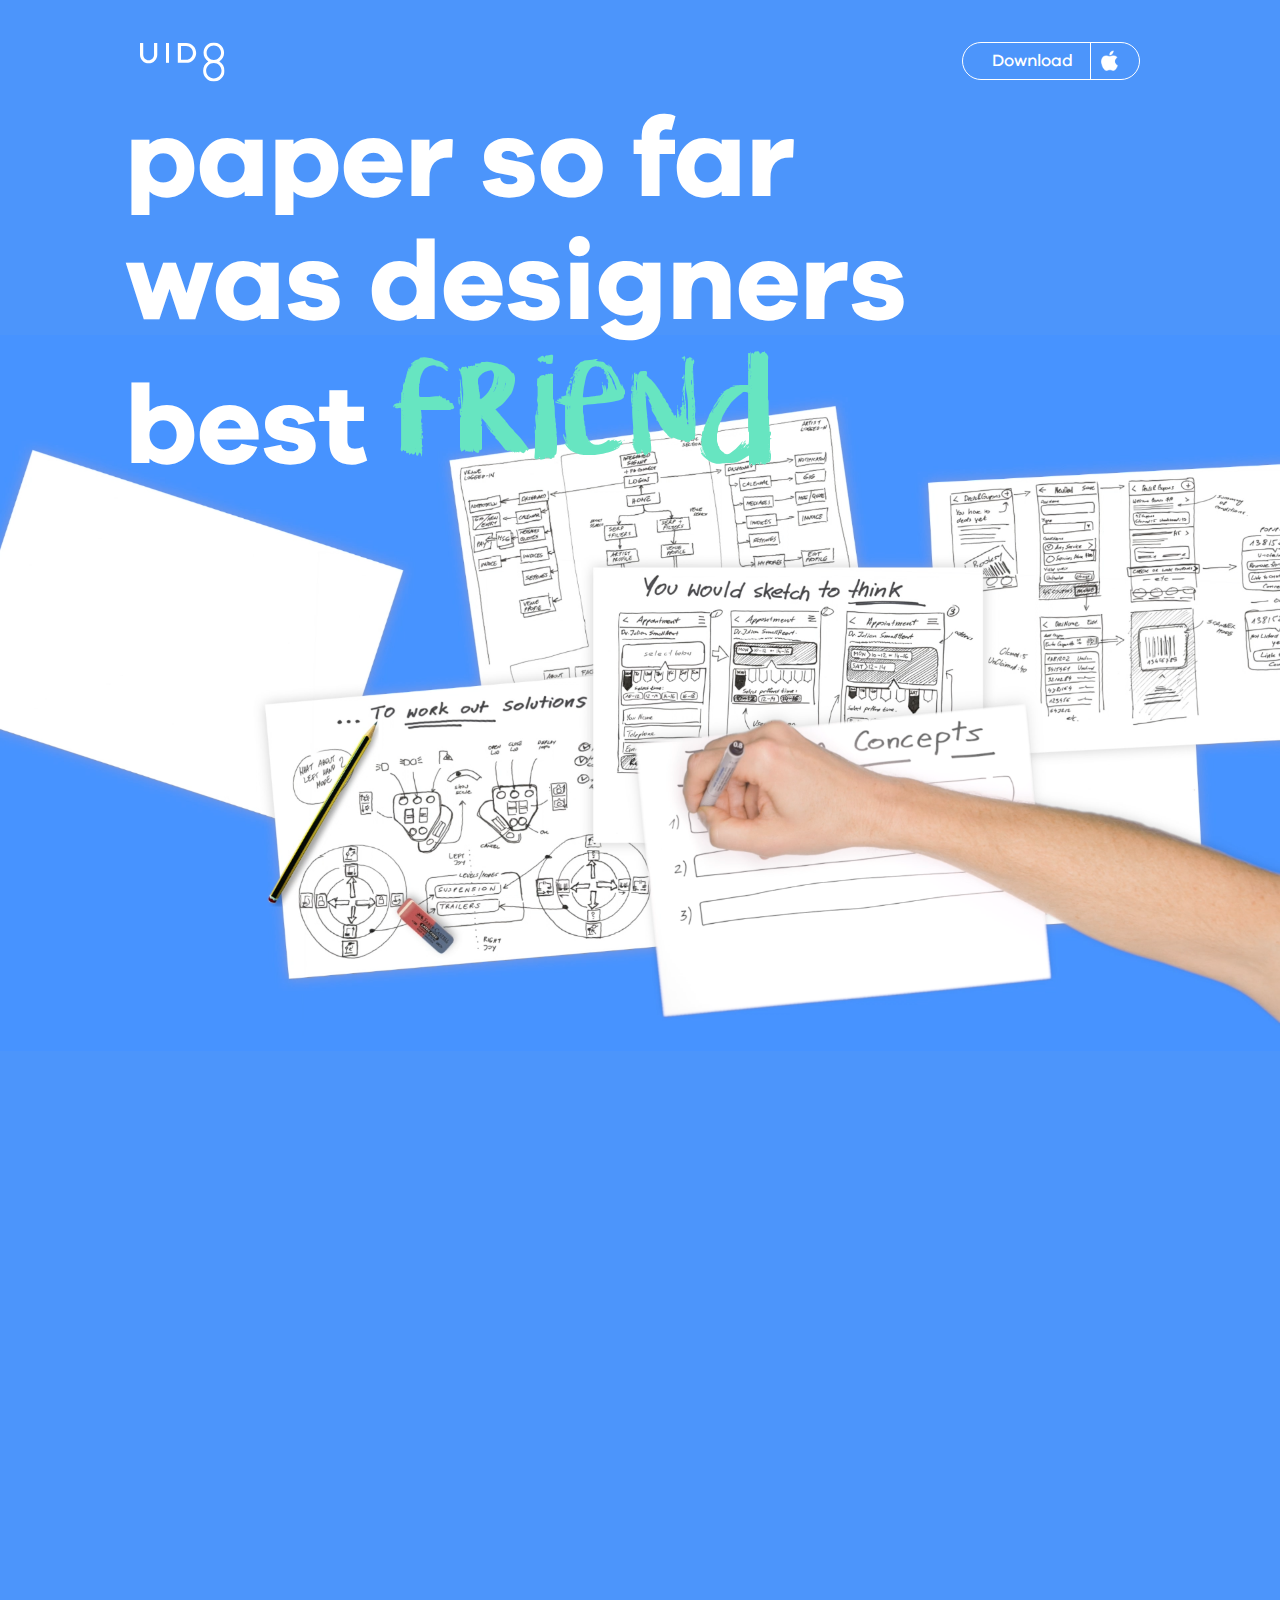
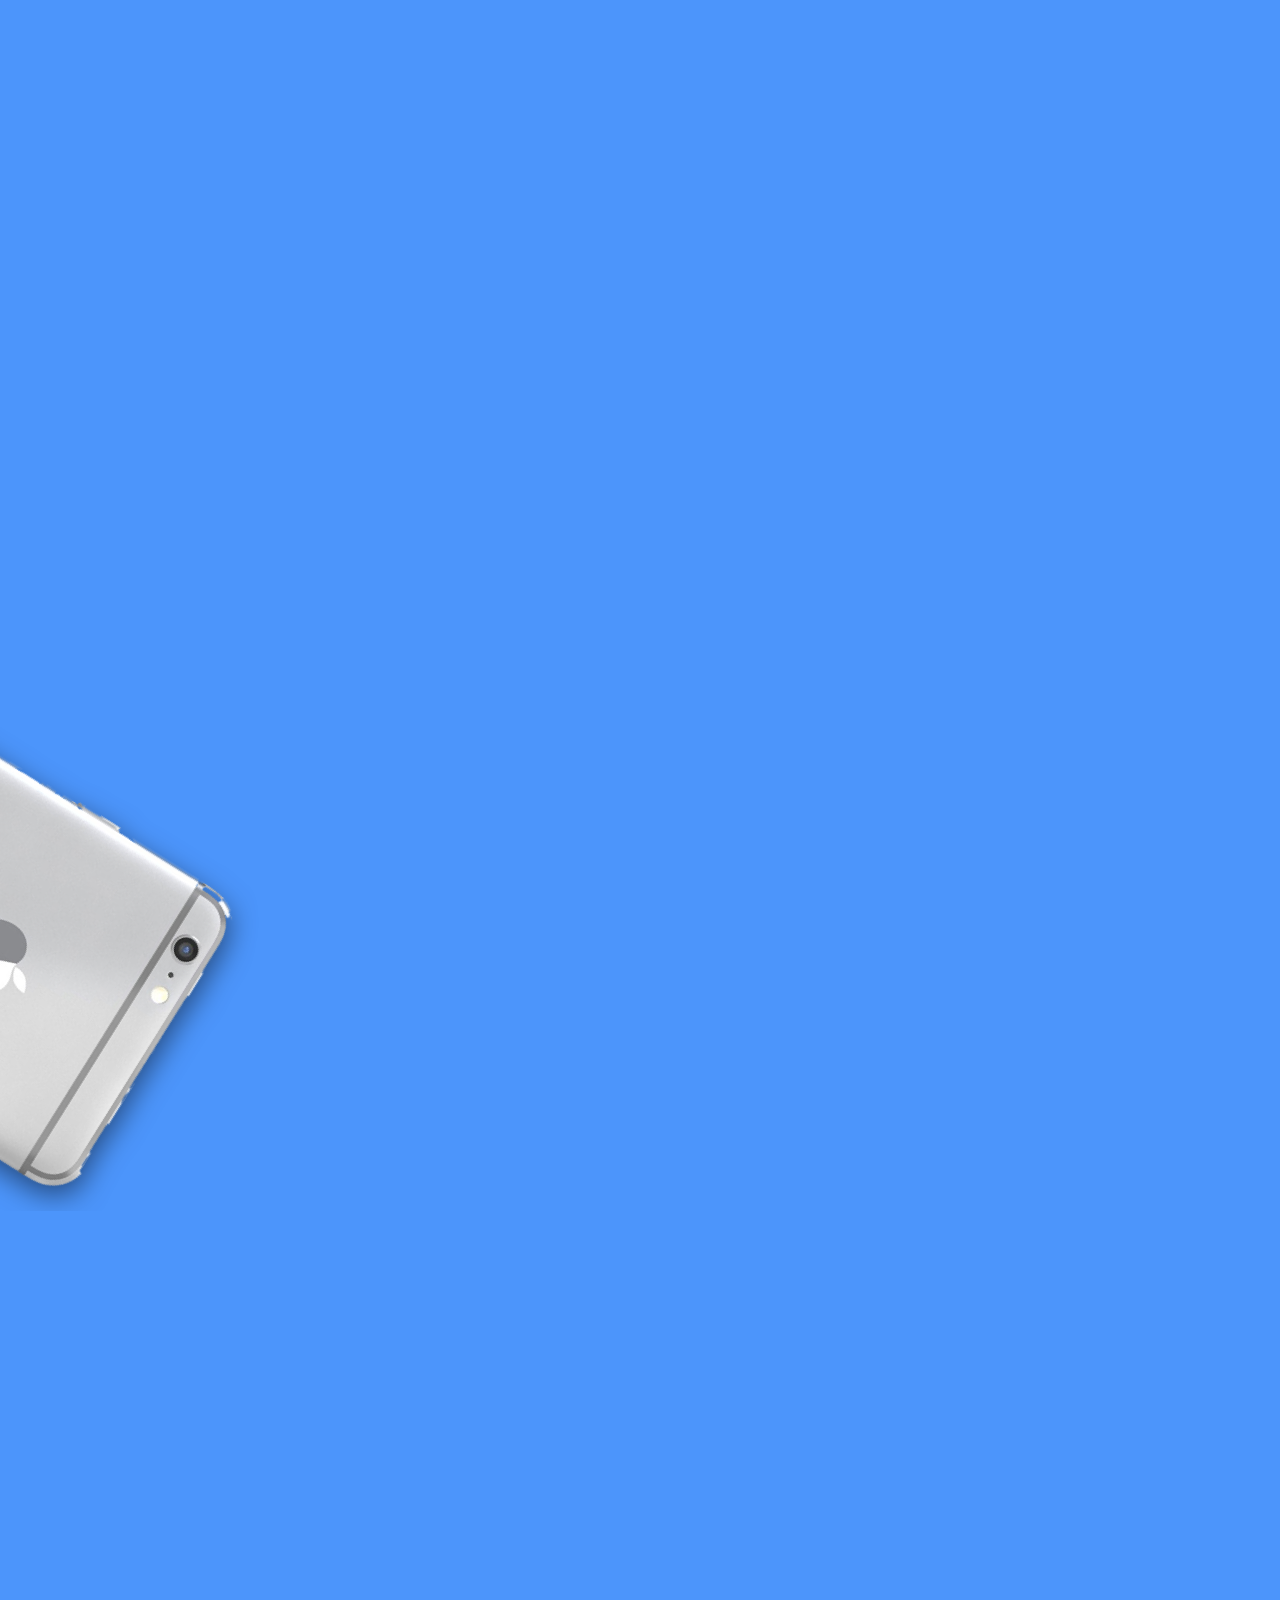
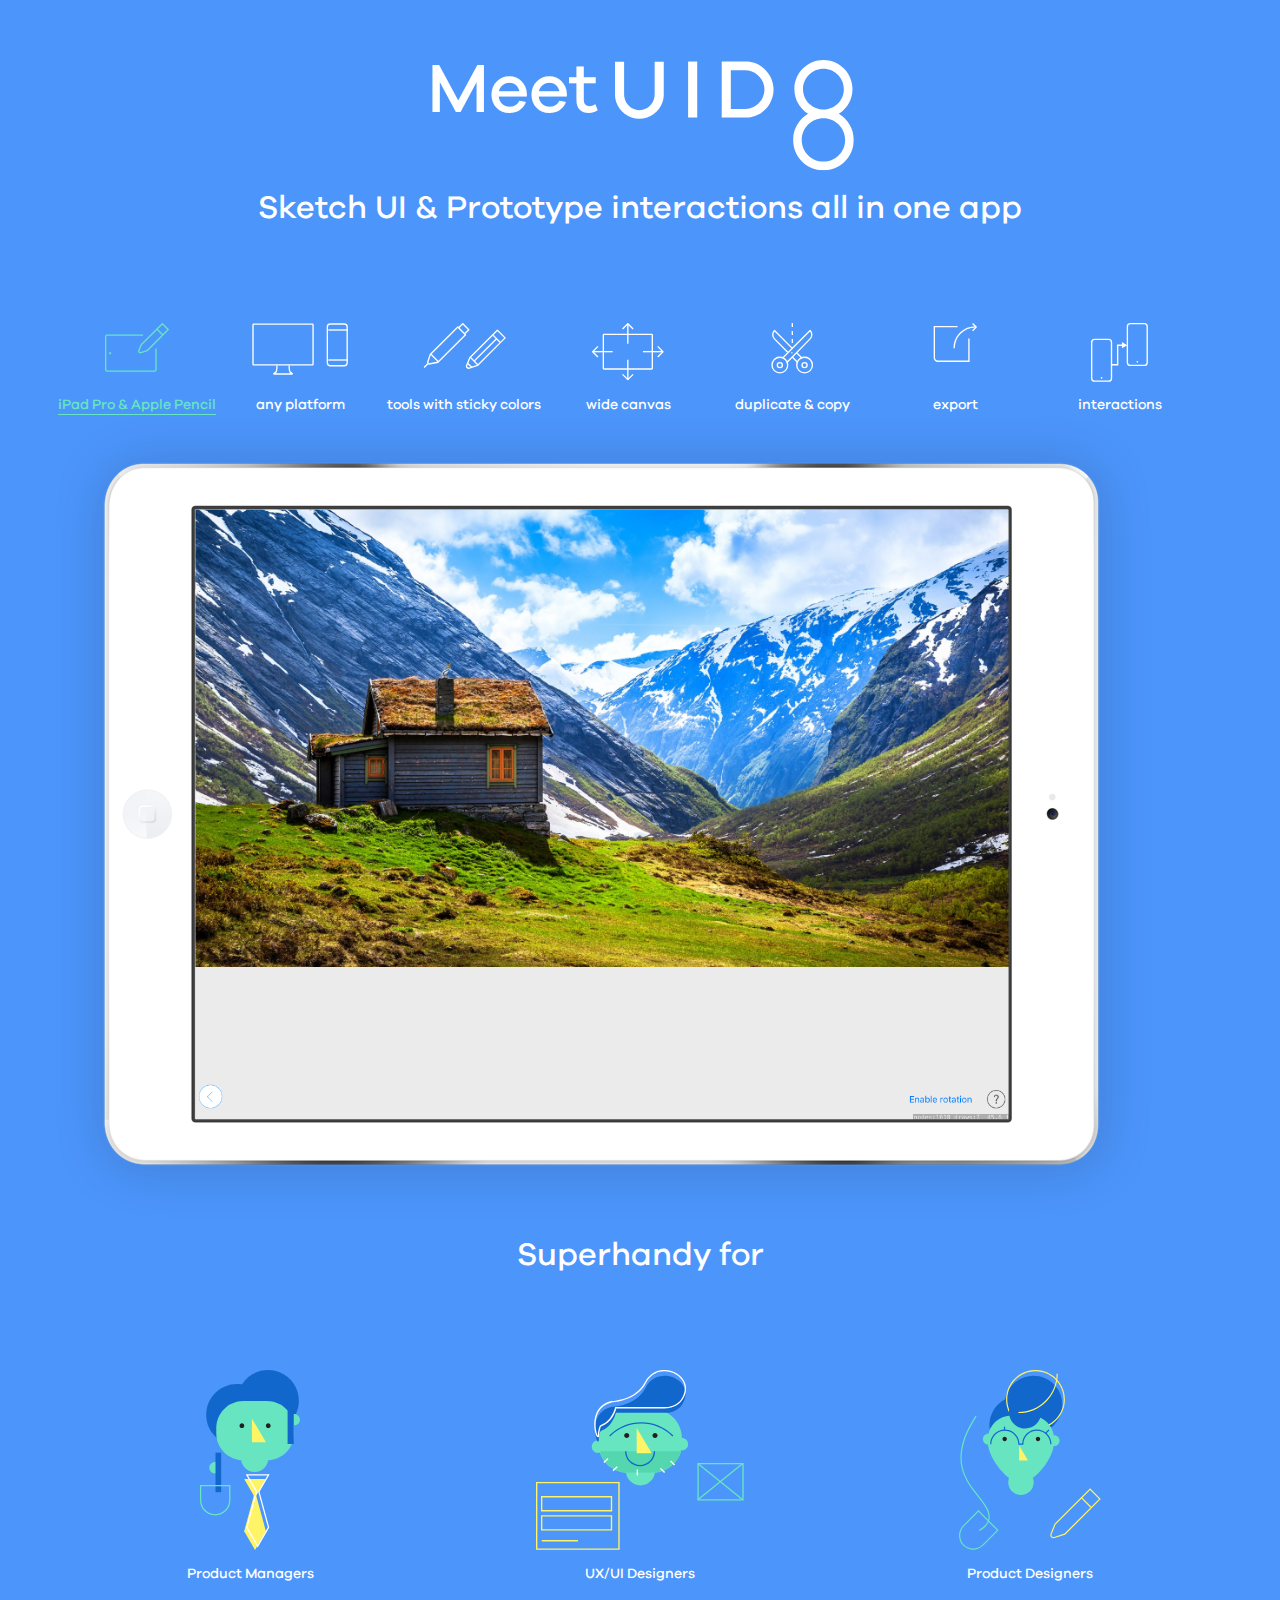
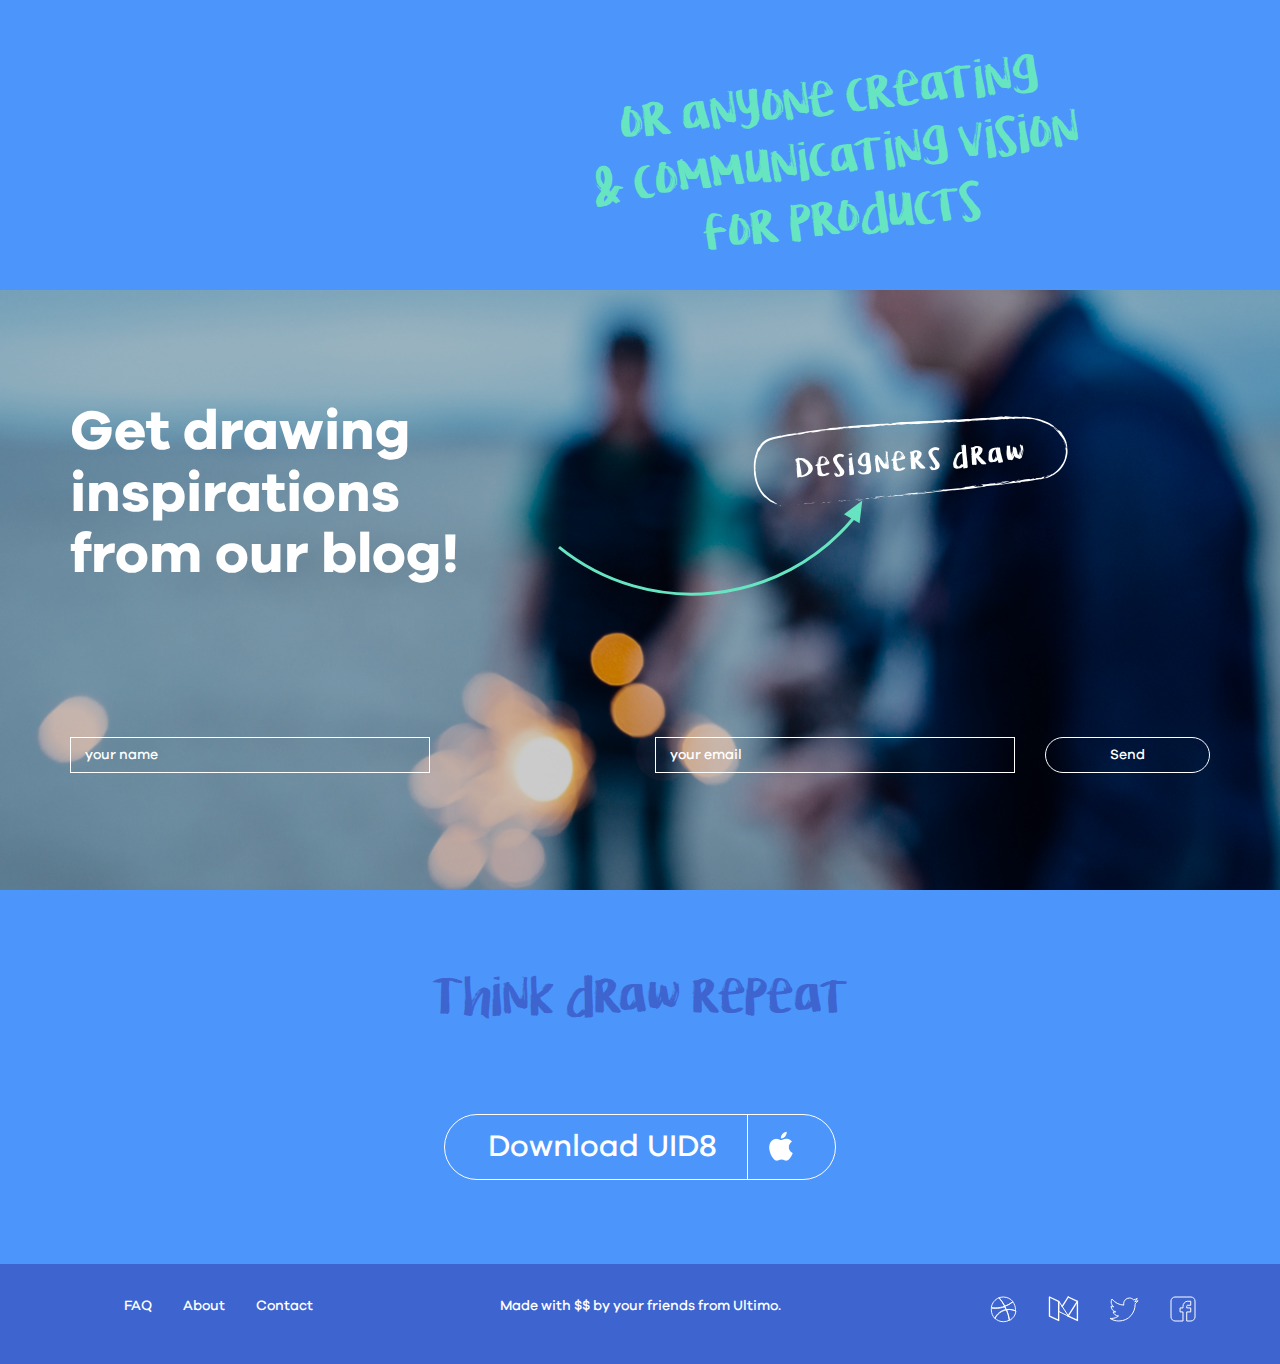
==== index.html @ d0812e17 "Exporting js to main.js" ====
<!DOCTYPE html>
<html lang="en">
  <head>
    <meta charset="utf-8">
    <meta http-equiv="X-UA-Compatible" content="IE=edge">
    <meta name="viewport" content="width=device-width, initial-scale=1">
    <!-- The above 3 meta tags *must* come first in the head; any other head content must come *after* these tags -->
    <title>UID8</title>

    <!-- Bootstrap -->
    <link href="css/bootstrap.min.css" rel="stylesheet">
    <link href="css/main.css" rel="stylesheet">
    <link href="css/animate.css" rel="stylesheet">
    <script src="https://ajax.googleapis.com/ajax/libs/jquery/1.12.4/jquery.min.js"></script>
    <script src="js/main.js"></script>
    <script src="js/wow.js"></script>
    <!-- HTML5 shim and Respond.js for IE8 support of HTML5 elements and media queries -->
    <!-- WARNING: Respond.js doesn't work if you view the page via file:// -->
    <!--[if lt IE 9]>
      <script src="https://oss.maxcdn.com/html5shiv/3.7.3/html5shiv.min.js"></script>
      <script src="https://oss.maxcdn.com/respond/1.4.2/respond.min.js"></script>
    <![endif]-->
  </head>
  <body>
  <script>
    new WOW().init();
  </script>
  <div class="wrapper">
      <header>
        <div class="container">
          <div class="row">
            <div class="col-md-2 col-sm-2 col-xs-3">
              <a href="/uid8"><img src="img/logo.svg" alt="UID8" /></a>
            </div>
            <div class="col-md-2 col-sm-6 col-xs-6 pull-right text-right download">
              <a href="#" class="btn" role="button">
                  <div class="desc">Download</div>
                  <div class="logo">
                    <img src="img/logo-apple-big.png" alt="" />
                  </div>
                </a>
            </div>
          </div>
          <div class="row">
              <div>
                <h1>paper so far was designers best <span class="fancy-green">friend</span></h1>
              </div>
          </div>
        </div>
        <div class="container-fluid">  
          <div class="row">
          <!--<img src="video/reka.gif" alt="" width="100%" />
                        <source src="video/reka.webm" type="video/webm">-->
            <video id="vid-kartki" poster="img/reka4.png" class="bgvid" muted preload="none">
              <source src="video/reka4.mp4" type="video/mp4">
            </video>
            
          </div>
        </div>  
      </header>  
        
      <section id="bin" class="wow">
        <div class="container-fluid">  
          <div class="row">
            <video id="vid-smietnik" poster="img/kosz.png" class="bgvid" muted preload="none">
              <source src="video/kosz1.mp4" type="video/mp4">
            </video>
          </div>
        </div>  
        <div class="container desc">
          <div class="row 1stdesc">
            <div class="col-md-6 col-md-offset-6 col-sm-12  col-xs-12 fancy-green rotate-right ">sometimes repetitevely until...</div>
          </div>
          <div class="row 2nddsec">
            <div class="col-md-6 hidden-sm hidden-xs fancy-green rotate-left text-right">YOU Got it right!</div>
          </div>
          <div class="row 3rddsec">
            <div class="col-md-6 col-md-offset-6 hidden-sm hidden-xs fancy-green rotate-right text-center">BUT!</div>
          </div>
        </div>
      </section>  
      <!-- end of #bin -->

      <section id="icons-uid8">
        <div class="container">
          <div class="row wow fadeIn" id="aniFirstRow">
            <div class="col-md-3 col-md-offset-3 col-sm-12 col-xs-12 desc">Drawing UI on paper is just the beginning...</div>
            <div class="col-md-5 col-sm-12  col-xs-12 icons">
              <img class="icon" src="img/icon-draw.svg" alt="" />
              <p>Paper sketching</p>
            </div>
            <div class="col-md-1 hidden-sm hidden-xs">
              <img class="arrow" src="img/arrow-down.png" alt="" />
            </div>
          </div>
          <div class="row wow fadeIn" id="aniSecondRow">
            <div class="col-md-3 col-md-offset-3 col-sm-12 col-xs-12 desc">You first have to convert your sketch  to wireframes</div>
            <div class="col-md-5 col-sm-12  col-xs-12 icons"><img class="icon" src="img/icon-wireframe.svg" alt="" /><p>Wireframing / HIFI</p></div>
            <div class="col-md-1 hidden-sm hidden-xs">
              <img class="arrow" src="img/arrow-down.png" alt="" />
            </div>
          </div>
          <div class="row wow fadeIn" id="aniThridRow">
            <div class="col-md-3 col-md-offset-3 col-sm-12  col-xs-12 desc">And then get another app to build a clickable prototype</div>
            <div class="col-md-5 col-sm-12  col-xs-12 icons"><img class="icon" src="img/icon-prototype.svg" alt="" /><p>Prototyping</p></div>
          </dsiv>
          
          <!-- test for animation -->
          <!--
          <div class="row animation">
            <div class="col-md-3 col-md-offset-3 col-sm-12 col-xs-12 desc">
              Well these days are gone!
            </div>
            <div class="col-md-5 col-sm-12  col-xs-12 icons">
              <div id="ani-1st"><img src="img/icon-draw.svg" alt="" /></div>
              <div id="ani-2nd"><img src="img/icon-wireframe.svg" alt="" /></div>
              <div class="in-view" id="ani-3rd"><img src="img/icon-prototype.svg" alt="" /></div>
              <div id="ani-8">
                
                <svg width="290px" height="564px" viewBox="0 0 290 564" version="1.1" xmlns="http://www.w3.org/2000/svg" xmlns:xlink="http://www.w3.org/1999/xlink">
                  <title>Icon 8</title>
                  <desc></desc>
                  <defs></defs>
                  <g id="Website" stroke="none" stroke-width="1" fill="none" fill-rule="evenodd">
                      <g id="UID8" transform="translate(-784.000000, -5334.000000)" stroke-width="14.6999998" fill="#4893FF">
                          <g id="Group-34" transform="translate(929.000000, 5615.500000) rotate(90.000000) translate(-929.000000, -5615.500000) translate(654.500000, 5478.500000)">
                              <ellipse id="Oval-37-Copy-7" stroke="#FFFFFF" transform="translate(137.824815, 136.845238) rotate(90.000000) translate(-137.824815, -136.845238) " cx="137.824815" cy="136.845238" rx="136.824815" ry="136.845238"></ellipse>
                              <path d="M411.824815,273.690476 C487.391074,273.690476 548.64963,212.422776 548.64963,136.845238 C548.64963,61.2677 487.391074,6.82121026e-13 411.824815,6.82121026e-13 C336.258556,6.82121026e-13 275,61.2677 275,136.845238 C275,212.422776 336.258556,273.690476 411.824815,273.690476 Z" id="Oval-37-Copy-9" stroke="#FBFAF8" transform="translate(411.824815, 136.845238) rotate(90.000000) translate(-411.824815, -136.845238) "></path>
                          </g>
                      </g>
                  </g>
              </svg>
              </div>
            </div>
          </div>
          -->
        </div>
      </section>  
      <!-- end of #uid8-icons -->

      <section id="meet-uid8">
        <div class="container">
          <h2>Meet <img src="img/logo-uid8-bg.svg" alt="UID8" /></h2>
          <h3>Sketch UI &amp; Prototype interactions all in one app</h3>
          
          <div class="row gallery-container">
            <div class="gallery-feature active" id="ico-pencil">
              <div class="icon">
                <svg width="64px" height="49px" viewBox="0 0 64 49" version="1.1" xmlns="http://www.w3.org/2000/svg" xmlns:xlink="http://www.w3.org/1999/xlink">
                  <title>iPad Pro &amp; Apple Pencil</title>
                  <desc></desc>
                  <defs></defs>
                  <g id="Website" stroke="none" stroke-width="1" fill="none" fill-rule="evenodd">
                      <g id="UID8" transform="translate(-207.000000, -6657.000000)">
                          <g id="Group-14" transform="translate(207.000000, 6657.000000)">
                              <g id="Group-15">
                                  <path d="M42.1394,27.6513 L35.8784,29.7023 C34.5584,30.1343 33.3384,28.8213 33.8664,27.5363 L36.2434,21.7553 L57.3264,0.6723 L63.2224,6.5683 L42.1394,27.6513 L42.1394,27.6513 Z" id="Stroke-1" stroke="#FFFFFF" stroke-width="1.344" stroke-linejoin="round"></path>
                                  <path d="M51.9404,6.058 L57.8364,11.954" id="Stroke-3" stroke="#FFFFFF" stroke-width="1.344" stroke-linejoin="round"></path>
                                  <path d="M50.9783,25.4476 L50.9783,46.8246 C50.9783,47.5546 50.3863,48.1476 49.6553,48.1476 L1.9953,48.1476 C1.2643,48.1476 0.6723,47.5546 0.6723,46.8246 L0.6723,13.4966 C0.6723,12.7666 1.2643,12.1736 1.9953,12.1736 L38.1183,12.1736" id="Stroke-5" stroke="#FFFFFF" stroke-width="1.344" stroke-linejoin="round"></path>
                                  <path d="M5.101,29.2791 L5.101,29.2791 C4.614,29.2791 4.219,29.6741 4.219,30.1611 C4.219,30.6481 4.614,31.0431 5.101,31.0431 L5.101,31.0431 C5.588,31.0431 5.983,30.6481 5.983,30.1611 C5.983,29.6741 5.588,29.2791 5.101,29.2791" id="Fill-7"></path>
                              </g>
                          </g>
                      </g>
                  </g>
              </svg>
            </div>
              <div class="desc">
                <span>iPad Pro &amp; Apple Pencil</span>
                <p>Feels like sketching with good old pencil.</p>
              </div>
            </div>
            <div class="gallery-feature" id="ico-platform">
              <div class="icon">
                <svg width="97px" height="52px" viewBox="0 0 97 52" version="1.1" xmlns="http://www.w3.org/2000/svg" xmlns:xlink="http://www.w3.org/1999/xlink">
                  <title>Icon Platform</title>
                  <desc></desc>
                  <defs></defs>
                  <g id="Website" stroke="none" stroke-width="1" fill="none" fill-rule="evenodd">
                      <g id="UID8" transform="translate(-382.000000, -6661.000000)">
                          <g id="Group-14" transform="translate(207.000000, 6657.000000)">
                              <g id="Group-2" transform="translate(175.333333, 4.000000)">
                                  <path d="M24.6364,42.5889 C24.6364,42.5889 24.5784,48.1929 23.5114,49.1229 C22.5064,49.9989 22.0054,50.1709 21.4994,50.5079 C21.3904,50.5809 21.2084,50.9349 21.7154,50.9839 C21.7154,50.9839 30.6824,51.0009 30.7024,50.9839 L39.6894,50.9839 C40.1984,50.9539 40.0144,50.5809 39.9064,50.5079 C39.3994,50.1709 38.8984,49.9989 37.8934,49.1229 C36.8264,48.1929 36.7684,42.5889 36.7684,42.5889" id="Stroke-1" stroke="#FFFFFF" stroke-width="1.344" stroke-linejoin="round"></path>
                                  <path d="M60.1074,0.475 L1.2984,0.475 C0.5844,0.475 0.000400000001,1.059 0.000400000001,1.773 L0.000400000001,41.304 C0.000400000001,42.018 0.5844,42.602 1.2984,42.602 L60.1074,42.602 C60.8214,42.602 61.4054,42.018 61.4054,41.304 L61.4054,1.773 C61.4054,1.059 60.8214,0.475 60.1074,0.475 L60.1074,0.475 Z M1.3444,41.258 L60.0614,41.258 L60.0614,1.82 L1.3444,1.82 L1.3444,41.258 Z" id="Fill-3" fill="#FFFFFF"></path>
                                  <path d="M91.84,1 L77.999,1 C76.343,1 75,2.343 75,4 L75,39.733 C75,41.389 76.343,42.733 77.999,42.733 L91.84,42.733 C93.497,42.733 94.84,41.389 94.84,39.733 L94.84,4 C94.84,2.343 93.497,1 91.84,1 L91.84,1 Z" id="Stroke-5" stroke="#FFFFFF" stroke-width="1.344" stroke-linejoin="round"></path>
                                  <path d="M95.688,37 L76,37" id="Stroke-7" stroke="#FFFFFF" stroke-width="1.344" stroke-linejoin="round"></path>
                                  <path d="M76,7 L95.689,7" id="Stroke-9" stroke="#FFFFFF" stroke-width="1.344" stroke-linejoin="round"></path>
                              </g>
                          </g>
                      </g>
                  </g>
              </svg>

              </div>
              <div class="desc">
                <span>any platform</span>
                <p>Create sketches and wireframes for any device you desire</p>
              </div>
            </div>
            <div class="gallery-feature" id="ico-tools">
              <div class="icon">
                
                <svg width="83px" height="46px" viewBox="0 0 83 46" version="1.1" xmlns="http://www.w3.org/2000/svg" xmlns:xlink="http://www.w3.org/1999/xlink">
                  <title>Tools with skicky colors</title>
                  <desc></desc>
                  <defs></defs>
                  <g id="Website" stroke="none" stroke-width="1" fill="none" fill-rule="evenodd" stroke-linejoin="round">
                      <g id="UID8" transform="translate(-577.000000, -6666.000000)" stroke="#FFFFFF" stroke-width="1.344">
                          <g id="Group-14" transform="translate(207.000000, 6657.000000)">
                              <g id="Group" transform="translate(370.666667, 9.000000)">
                                  <path d="M53.8494,42.4494 L45.6654,45.1304 C43.9394,45.6954 42.3444,43.9784 43.0354,42.2994 L46.1424,34.7424 L73.7014,7.1824 L81.4084,14.8904 L53.8494,42.4494 L53.8494,42.4494 Z" id="Stroke-1"></path>
                                  <path d="M68.999,11.8852 L76.706,19.5922" id="Stroke-3"></path>
                                  <path d="M48.3842,44.5928 L43.8462,40.3258" id="Stroke-5"></path>
                                  <path d="M46.6134,34.2708 L54.3204,41.9778" id="Stroke-7"></path>
                                  <path d="M72.8527,15.7389 L50.4667,38.1249" id="Stroke-9"></path>
                                  <polygon id="Stroke-11" points="14.2827 39.2176 5.2917 41.0296 3.9147 39.5486 6.5757 31.5106 34.1347 3.9506 41.8417 11.6586"></polygon>
                                  <polyline id="Stroke-13" points="34.9997 4.8159 39.1437 0.6719 45.1207 6.6499 40.9767 10.7929"></polyline>
                                  <path d="M7.0466,31.039 L14.7536,38.746" id="Stroke-15"></path>
                                  <path d="M4.1244,40.767 L0.4754,44.416" id="Stroke-17"></path>
                              </g>
                          </g>
                      </g>
                  </g>
                </svg>
              </div>
              <div class="desc">
                <span>tools with sticky colors</span>
                <p>Your all favourite Sharpie colours.</p>
              </div>
            </div>
            <div class="gallery-feature" id="ico-canvas">
              <div class="icon">
                <svg width="72px" height="58px" viewBox="0 0 72 58" version="1.1" xmlns="http://www.w3.org/2000/svg" xmlns:xlink="http://www.w3.org/1999/xlink">
                  <title>Wide canvas</title>
                  <desc></desc>
                  <defs></defs>
                  <g id="Website" stroke="none" stroke-width="1" fill="none" fill-rule="evenodd">
                      <g id="UID8" transform="translate(-737.000000, -6661.000000)">
                          <g id="Group-14" transform="translate(207.000000, 6657.000000)">
                              <g id="Group-4" transform="translate(530.000000, 4.000000)">
                                  <polyline id="Stroke-1" stroke="#FFFFFF" stroke-width="1.344" stroke-linejoin="round" points="30.5537 5.9438 35.8257 0.6718 41.0967 5.9438"></polyline>
                                  <path d="M59.6553,10.6723 L11.9953,10.6723 C11.2643,10.6723 10.6723,11.2643 10.6723,11.9953 L10.6723,45.3223 C10.6723,46.0533 11.2643,46.6453 11.9953,46.6453 L59.6553,46.6453 C60.3863,46.6453 60.9783,46.0533 60.9783,45.3223 L60.9783,11.9953 C60.9783,11.2643 60.3863,10.6723 59.6553,10.6723 M59.6343,12.0173 L59.6553,45.3013 L12.0163,45.3223 L11.9953,12.0173 L59.6343,12.0173" id="Fill-3" fill="#FFFFFF"></path>
                                  <path d="M35.8253,0.6722 L35.8253,20.6722" id="Stroke-5" stroke="#FFFFFF" stroke-width="1.344" stroke-linejoin="round"></path>
                                  <polyline id="Stroke-7" stroke="#FFFFFF" stroke-width="1.344" stroke-linejoin="round" points="41.0969 51.3741 35.8249 56.6461 30.5539 51.3741"></polyline>
                                  <path d="M35.8253,56.6456 L35.8253,36.6456" id="Stroke-9" stroke="#FFFFFF" stroke-width="1.344" stroke-linejoin="round"></path>
                                  <polyline id="Stroke-11" stroke="#FFFFFF" stroke-width="1.344" stroke-linejoin="round" points="65.7067 23.3874 70.9787 28.6594 65.7067 33.9304"></polyline>
                                  <path d="M70.9783,28.6589 L50.9783,28.6589" id="Stroke-13" stroke="#FFFFFF" stroke-width="1.344" stroke-linejoin="round"></path>
                                  <polyline id="Stroke-15" stroke="#FFFFFF" stroke-width="1.344" stroke-linejoin="round" points="5.9438 33.9305 0.6718 28.6585 5.9438 23.3875"></polyline>
                                  <path d="M0.6723,28.6589 L20.6723,28.6589" id="Stroke-17" stroke="#FFFFFF" stroke-width="1.344" stroke-linejoin="round"></path>
                              </g>
                          </g>
                      </g>
                  </g>
                </svg>
              </div>
              <div class="desc">
                <span>wide canvas</span>
                <p>Don't limit yourself! Wide canvas lets you expand your sketching posibilities.</p>
              </div>
            </div>
            <div class="gallery-feature" id="ico-duplicate">
              <div class="icon">
                <svg width="43px" height="51px" viewBox="0 0 43 51" version="1.1" xmlns="http://www.w3.org/2000/svg" xmlns:xlink="http://www.w3.org/1999/xlink">

                  <title>Duplicate &amp; copy</title>
                  <desc></desc>
                  <defs></defs>
                  <g id="Website" stroke="none" stroke-width="1" fill="none" fill-rule="evenodd">
                      <g id="UID8" transform="translate(-915.000000, -6658.000000)">
                          <g id="Group-14" transform="translate(207.000000, 6657.000000)">
                              <g id="Group-20" transform="translate(708.333333, 1.000000)">
                                  <path d="M0.6723,42.0972 C0.6723,46.4322 4.1873,49.9472 8.5223,49.9472 C12.8583,49.9472 16.3723,46.4322 16.3723,42.0972 C16.3723,37.7622 12.8583,34.2472 8.5223,34.2472 C4.1873,34.2472 0.6723,37.7622 0.6723,42.0972 L0.6723,42.0972 Z" id="Stroke-1" stroke="#FFFFFF" stroke-width="1.344" stroke-linejoin="round"></path>
                                  <path d="M5.9819,42.0972 C5.9819,43.5002 7.1189,44.6372 8.5219,44.6372 C9.9249,44.6372 11.0629,43.5002 11.0629,42.0972 C11.0629,40.6942 9.9249,39.5572 8.5219,39.5572 C7.1189,39.5572 5.9819,40.6942 5.9819,42.0972 L5.9819,42.0972 Z" id="Stroke-3" stroke="#FFFFFF" stroke-width="1.344" stroke-linejoin="round"></path>
                                  <path d="M25.39,42.0972 C25.39,46.4322 28.905,49.9472 33.24,49.9472 C37.576,49.9472 41.09,46.4322 41.09,42.0972 C41.09,37.7622 37.576,34.2472 33.24,34.2472 C28.905,34.2472 25.39,37.7622 25.39,42.0972 L25.39,42.0972 Z" id="Stroke-5" stroke="#FFFFFF" stroke-width="1.344" stroke-linejoin="round"></path>
                                  <path d="M30.6997,42.0972 C30.6997,43.5002 31.8367,44.6372 33.2397,44.6372 C34.6427,44.6372 35.7807,43.5002 35.7807,42.0972 C35.7807,40.6942 34.6427,39.5572 33.2397,39.5572 C31.8367,39.5572 30.6997,40.6942 30.6997,42.0972 L30.6997,42.0972 Z" id="Stroke-7" stroke="#FFFFFF" stroke-width="1.344" stroke-linejoin="round"></path>
                                  <path d="M25.2183,29.6505 L30.5163,34.9485" id="Stroke-9" stroke="#FFFFFF" stroke-width="1.344" stroke-linejoin="round"></path>
                                  <path d="M16.3708,29.3336 L3.1438,15.8836 C0.8498,13.5896 0.8498,9.8706 3.1438,7.5756 L20.9548,25.3866" id="Stroke-11" stroke="#FFFFFF" stroke-width="1.344" stroke-linejoin="round"></path>
                                  <path d="M26.1689,39.2967 L20.9539,33.9947" id="Stroke-13" stroke="#FFFFFF" stroke-width="1.344" stroke-linejoin="round"></path>
                                  <path d="M15.7406,39.2967 L38.7656,15.8837 C41.0596,13.5897 41.0596,9.8707 38.7656,7.5757 L11.3926,34.9487" id="Stroke-15" stroke="#FFFFFF" stroke-width="1.344" stroke-linejoin="round"></path>
                                  <path d="M21.2658,29.721 C21.2658,30.101 20.9578,30.408 20.5778,30.408 C20.1988,30.408 19.8908,30.101 19.8908,29.721 C19.8908,29.341 20.1988,29.033 20.5778,29.033 C20.9578,29.033 21.2658,29.341 21.2658,29.721" id="Fill-17" fill="#FFFFFF"></path>
                                  <path d="M20.9931,0 L20.9931,24.74" id="Stroke-19" stroke="#FFFFFF" stroke-width="1.345" stroke-linejoin="round" stroke-dasharray="4"></path>
                              </g>
                          </g>
                      </g>
                  </g>
               </svg>
              </div>
              <div class="desc">
                <span>duplicate &amp; copy</span>
                <p>You don't have to repeat yourself. </p>
              </div>
            </div>
            <div class="gallery-feature" id="ico-export">
              <div class="icon">
                <svg width="45px" height="39px" viewBox="0 0 45 39" version="1.1" xmlns="http://www.w3.org/2000/svg" xmlns:xlink="http://www.w3.org/1999/xlink">
                  <title>Export</title>
                  <desc></desc>
                  <defs></defs>
                  <g id="Website" stroke="none" stroke-width="1" fill="none" fill-rule="evenodd">
                      <g id="UID8" transform="translate(-1065.000000, -6666.000000)" stroke="#FFFFFF" stroke-width="1.345">
                          <g id="Group-14" transform="translate(207.000000, 6657.000000)">
                              <g id="Group-21" transform="translate(858.666667, 9.000000)">
                                  <path d="M35.2588,15.3949 L35.2588,38.2409 L4.1538,38.2409 C2.2308,38.2409 0.6728,36.6829 0.6728,34.7599 L0.6728,3.6549 L23.8358,3.6549" id="Stroke-1"></path>
                                  <path d="M20.504,25.2315 C20.504,13.4025 30.093,3.8135 41.922,3.8135" id="Stroke-3"></path>
                                  <polyline id="Stroke-5" points="38.8836 0.4754 42.5226 4.1144 38.8836 7.7524"></polyline>
                              </g>
                          </g>
                      </g>
                  </g>
                </svg>
              </div>
              <div class="desc">
                <span>export</span>
                <p>Easily share your wireframes with other people.</p>
              </div>
            </div>
            <div class="gallery-feature" id="ico-interactions">
              <div class="icon">
                <svg width="57px" height="59px" viewBox="0 0 57 59" version="1.1" xmlns="http://www.w3.org/2000/svg" xmlns:xlink="http://www.w3.org/1999/xlink">
                  <title>Interactions</title>
                  <desc></desc>
                  <defs></defs>
                  <g id="Website" stroke="none" stroke-width="1" fill="none" fill-rule="evenodd">
                      <g id="UID8" transform="translate(-1201.000000, -6663.000000)">
                          <g id="Group-14" transform="translate(207.000000, 6657.000000)">
                              <g id="Group-8-Copy" transform="translate(994.000000, 6.000000)">
                                  <polygon id="Fill-1" fill="#FFFFFF" points="27.3547 42.4668 20.0477 42.4668 20.0477 41.0668 25.9547 41.0668 25.9547 21.5388 33.6647 21.5388 33.6647 22.9388 27.3547 22.9388"></polygon>
                                  <polygon id="Fill-2" fill="#FFFFFF" points="30.9516 22.2387 30.9516 19.1067 33.6646 20.6727 36.3766 22.2387 33.6646 23.8047 30.9516 25.3707"></polygon>
                                  <path d="M17.5126,16.4146 L3.6716,16.4146 C2.0156,16.4146 0.6726,17.7576 0.6726,19.4146 L0.6726,55.1476 C0.6726,56.8046 2.0156,58.1476 3.6716,58.1476 L17.5126,58.1476 C19.1696,58.1476 20.5126,56.8046 20.5126,55.1476 L20.5126,19.4146 C20.5126,17.7576 19.1696,16.4146 17.5126,16.4146 L17.5126,16.4146 Z" id="Stroke-3" stroke="#FFFFFF" stroke-width="1.344" stroke-linejoin="round"></path>
                                  <path d="M53.2173,0.6723 L39.3763,0.6723 C37.7203,0.6723 36.3773,2.0153 36.3773,3.6723 L36.3773,39.4053 C36.3773,41.0623 37.7203,42.4053 39.3763,42.4053 L53.2173,42.4053 C54.8743,42.4053 56.2173,41.0623 56.2173,39.4053 L56.2173,3.6723 C56.2173,2.0153 54.8743,0.6723 53.2173,0.6723 L53.2173,0.6723 Z" id="Stroke-5" stroke="#FFFFFF" stroke-width="1.344" stroke-linejoin="round"></path>
                                  <path d="M10.5923,54.0328 C10.1053,54.0328 9.7103,54.4278 9.7103,54.9148 L9.7103,54.9148 C9.7103,55.4018 10.1053,55.7968 10.5923,55.7968 C11.0793,55.7968 11.4743,55.4018 11.4743,54.9148 L11.4743,54.9148 C11.4743,54.4278 11.0793,54.0328 10.5923,54.0328" id="Fill-7" fill="#FFFFFF"></path>
                                  <path d="M46.297,37.949 C45.81,37.949 45.415,38.344 45.415,38.831 L45.415,38.831 C45.415,39.318 45.81,39.713 46.297,39.713 C46.784,39.713 47.179,39.318 47.179,38.831 L47.179,38.831 C47.179,38.344 46.784,37.949 46.297,37.949" id="Fill-9" fill="#FFFFFF"></path>
                              </g>
                          </g>
                      </g>
                  </g>
                </svg>
              </div>
              <div class="desc">
                <span>interactions</span>
                <p>Connect the screens and test the user flow in your design.</p>
              </div>
            </div>
            <div class="arrow-back">
              <img src="img/back.svg" alt="" />
            </div>
            <div class="arrow-next">
              <img src="img/next.svg" alt="" />
            </div>
          </div>

          <div class="row animation">
            <div id="iPad">
              <div class="cover">
                <img src="img/bg-ipad.png" alt="" />
              </div>
              <div class="screens">
                <div class="" id="pic-pencil">
                  <img src="img/1135940-pictures-of-landscape-hd.jpg" alt="" />
                </div>
                <div class="" id="pic-platform">
                  <img src="img/6835100-landscape.jpg" alt="" />
                </div>
                <div class="" id="pic-tools">
                  <img src="img/37933602-landscape-wallpaper.jpg" alt="" />
                </div>
                <div class="" id="pic-canvas">
                  <img src="img/landscape-14.jpg" alt="" />
                </div>
                <div class="" id="pic-duplicate">
                  <img src="img/landscape-16.jpg" alt="" />
                </div>
                <div class="" id="pic-export">
                 <img src="img/IMG_0162.PNG" alt="" />
                </div>
                <div class="" id="pic-interactions">
                 <img src="img/IMG_0161.PNG" alt="" />
                </div>
                
              </div>
            </div>
          </div>
        </div>

        <h3>Superhandy for</h3>
        <div class="container">
          <div class="row users">
            <div class="col-md-4 col-sm-12  col-xs-12 user">
              <img src="img/icon-product-manager.svg" alt="Product Manager" />
              <div>Product Managers</div>
            </div>
            <div class="col-md-4 col-sm-12  col-xs-12 user">
              <img src="img/icon-uxui-designer.svg" alt="UX/UI Designers" />
              <div>UX/UI Designers</div>
            </div>
            <div class="col-md-4 col-sm-12 col-xs-12 user">
              <img src="img/icon-product-designer.svg" alt="Product Designers" />
              <div>Product Designers</div>
            </div>
          </div>

          <div class="row extrabottom">
            <div class="col-md-6 col-md-offset-5 col-sm-12 col-xs-12 fancy-green rotate-left">or anyone creating<br>
                  &amp; communicating vision<br>
                  for products<br>
            </div>
          </div>
        </div>
      </section>
      <!-- end of #meet-uid8 -->

      <section id="inspirations">
          <div class="container">
            <div class="row">
              <div class="col-md-5 col-sm-12">
                <h2>Get drawing inspirations from our blog!</h2>
              </div>
              <div class="col-md-2 hidden-sm hidden-xs arrow">
                <img src="img/arrow-horizontal.svg" alt="" />
              </div>
              <div class="col-md-5 col-sm-12 button-draw">
                <img src="img/btn-designers-draw.png" alt="Designers draw" />
              </div>
            </div>
                        
            <div class="row">
              <form class="newsletter" action="https://app.getresponse.com/add_subscriber.html" accept-charset="utf-8" method="post">
                <div class="col-md-4">
                  <input type="text" required="required" placeholder="your name" />
                </div>
                <div class="col-md-4 col-md-offset-2">
                  <input type="email" required="required" data-validation="required|email" placeholder="your email" />
                  <input type="hidden" name="campaign_token" value="n4BFG">
                  <input type="hidden" name="thankyou_url" value="http://uid8.net/thanks.html">
                  <input type="hidden" name="forward_data" value="">
                </div>
                <div class="col-md-2">
                  <button type="submit" value="Send">Send</button>
                </div>
              </form>
            </div>
            <div class="row">
            </div>
          </div>  
      </section>
      <!-- end of #inspirations -->

      <section id="thinkdraw">
        <div class="container">
          <h2>Think draw repeat</h2>
          <div class="row">
            <div class="col-md-12 download text-center">
                <a href="#" class="btn" role="button">
                  <div class="desc">Download UID8</div>
                  <div class="logo">
                    <img src="img/logo-apple-big.png" alt="" />
                  </div>
                </a>
            </div>
          </div>
        </div>
      </section>   
      <!-- end of #thinkdraw -->

      <footer>
        <div class="container">
          <div class="row">
            <div class="col-md-4 col-sm-6 text-left">
              <ul class="footer-list">
                <li><a href="faq.html">FAQ</a></li>
                <li><a href="#">About</a></li>
                <li><a href="#">Contact</a></li>
              </ul>
            </div>
            <div class="col-md-4 hidden-sm hidden-xs text-center">
              <span>Made with $$ by your friends from <a href="#">Ultimo</a>.</span>
            </div>
            <div class="col-md-4 col-sm-6 text-right">
              <ul class="footer-list">
                <li><a href="#"><img src="img/ico-dribble.svg" alt="Dribble"></a></li>
                <li><a href="#"><img src="img/ico-medium.svg" alt="Medium"></a></li>
                <li><a href="https://twitter.com/uid8app"><img src="img/ico-twitter.svg" alt="Twitter"></a></li>
                <li><a href="https://www.facebook.com/uid8app/"><img src="img/ico-facebook.svg" alt="Facebook"></a></li>
              </ul>
            </div>
          </div>
        </div>
      </footer>

    
  </div>
    <!-- jQuery (necessary for Bootstrap's JavaScript plugins) -->
   
    <!-- Include all compiled plugins (below), or include individual files as needed -->
    <script src="js/bootstrap.min.js"></script>
    <script>
     
    </script>
  </body>
</html>
---- css/main.css ----
@font-face {
  font-family: 'GalanoGrotesque-Bold';
  src: url('../fonts/GalanoGrotesque-Bold.eot?#iefix') format('embedded-opentype'),  
  		url('../fonts/GalanoGrotesque-Bold.otf')  format('opentype'),
  		url('../fonts/GalanoGrotesque-Bold.woff') format('woff'), 
  		url('../fonts/GalanoGrotesque-Bold.ttf')  format('truetype'), 
  		url('../fonts/GalanoGrotesque-Bold.svg#GalanoGrotesque-Bold') format('svg');
  font-weight: normal;
  font-style: normal;
}

@font-face { 
	font-family: 'GalanoGrotesque-Medium'; 
	src: url('../fonts/GalanoGrotesque-Medium.eot?#iefix') format('embedded-opentype'), 
		url('../fonts/GalanoGrotesque-Medium.otf') format('opentype'), 
		url('../fonts/GalanoGrotesque-Medium.woff') format('woff'), 
		url('../fonts/GalanoGrotesque-Medium.ttf') format('truetype'), 
		url('../fonts/GalanoGrotesque-Medium.svg#GalanoGrotesque-Medium') format('svg'); 
	font-weight: normal; 
	font-style: normal; 
}

@font-face {
  font-family: 'KGLifeisMessy';
  src: url('../fonts/KGLifeisMessy.eot?#iefix') format('embedded-opentype'),  
  		url('../fonts/KGLifeisMessy.woff') format('woff'), 
  		url('../fonts/KGLifeisMessy.ttf')  format('truetype'), 
  		url('../fonts/KGLifeisMessy.svg#KGLifeisMessy') format('svg');
  font-weight: normal;
  font-style: normal;
}

body {
	/*
	background: #4893FF;
	*/
	
	background-color: #4688f9; /* works for everything else */
	font-family: 'GalanoGrotesque-Medium'; 
	color: #fff;
}

video {
	width: 100%;
}
.extrabottom {
	margin-bottom: 3em;
}

.fancy-green {
	color: #67E5C1;
	font-family: 'KGLifeisMessy';
	font-size: 3em;
}

.rotate-right {
	-ms-transform: rotate(7deg); /* IE 9 */
    -webkit-transform: rotate(7deg); /* Chrome, Safari, Opera */
    transform: rotate(7deg);
}

.rotate-left {
	-ms-transform: rotate(-7deg); /* IE 9 */
    -webkit-transform: rotate(-7deg); /* Chrome, Safari, Opera */
    transform: rotate(-7deg);
}

.wrapper {
	overflow: hidden;
	width: 100%;
}



/****** START: Header *****/

header {
	/*background: url('../img/kartki_desktop.png') no-repeat center bottom;
	background-size: 1200px;*/
	font-family: 'GalanoGrotesque-Bold';
	margin-top: 3em;
	margin-bottom: -1em;
	
}

header video {
	width: 100%;
	margin-top: -12em;
	min-height: 500px;
	z-index: 1;
}

header .container .row {
	padding: 0 5em;
}



h1 {
	font-size: 8em;
	max-width: 800px;
	position: relative;
	z-index: 10;
}

h1 .fancy-green {
	font-size: 1em;
}

#meet-uid8 {
	margin-top: 2em;
}
/****** START: Header *****/


/****** START: Download Button *****/

.download .btn {

	border: 1px solid #fff;
	border-radius: 2em;
	color: #fff;
	font-family: 'GalanoGrotesque-Medium';
}

.download {
	font-size: 1em;
	display: table;
}

.download .btn {
	border-radius: 4em;
	padding-bottom: 0;
	padding-right: 3em;
	padding-top: 0;
}

.download .desc {
	border-right: 1px solid #fff;
	display: table-cell;
	font-size: 2.4em;
	line-height: 2em;
	padding: 0 1em;
	padding-top: 2px;
}

.download .logo {
	 display: table-cell;
	 margin-top: -1px;
	 padding-left: 1.5em;
	 vertical-align: middle;
}

/****** END: Download Button *****/


/****** START: #faq *****/
#faq {
	 
	margin-bottom: 5em;
}

#faq .row {
	margin: 3em auto 5em auto;
}

#faq .single-question:nth-of-type(odd) {
	background: url('../img/bg-sketch.png') left center no-repeat;
}

#faq .single-question:nth-of-type(even) {
	background: url('../img/bg-sketch-2.png') right center no-repeat;
}

.answer {
	/*
	display: none;
	max-width: 850px;
	*/
	font-size: 1.75em;
	padding: 0 2em;
	
}

.question {
	color: #67E5C1;
	cursor: pointer;
	font-family: 'GalanoGrotesque-Bold';
    font-size: 3em;
	/* 
	padding: 0 2em;
	*/
}

/****** END: #faq *****/


header .download .btn {
	font-size: 7px;
}

header .download .logo img {
	width: 17px;
}


/****** START: #Bin *****/

#bin {
	margin-top: 5em;
	position: relative;
}

#bin video {
	width: 100%;
}

#bin .desc {
	top: -3em;
	/*left: 50%;
	width: 50%;*/
	left: 0;
	margin-left: 0;
	margin-right: 0;
	position: absolute;
	right: 0; 
	width: 100%;
}

#bin .desc .row {
	position: relative;
	margin-top: 5em;
	/*left: -50%;*/
}

#bin .desc .row:nth-of-type(2) {
	margin-top: 25em;

}

#bin .desc .row:nth-of-type(2) div {
	max-width: 390px;
}

#bin .desc .row:nth-of-type(3) {
	
}

#bin .desc .fancy-box:nth-of-type(1) {
	margin-top: 5em;
}

/****** END: #Bin *****/


/****** START: #icons-uid8 *****/

#icons-uid8 {
	background: url('../img/iphone.png') no-repeat left center;
	font-family: 'GalanoGrotesque-Bold';
	font-size: 2em;
	margin-top: 5em;
	position: relative;
}


#icons-uid8 #aniFirstRow {
	position: relative;
	z-index: 10;

	-moz-transform: translate3d(0px, 0px, 0px);
  	-webkit-transform: translate3d(0px, 0px, 0px);
  	-o-transform: translate(0px, 0px);
  	-ms-transform: translate(0px, 0px);
  	transform: translate3d(0px, 0px, 0px);
}

#icons-uid8 #aniFirstRow.in-view {
	-moz-transition: all 700ms ease-out;
	-webkit-transition: all 700ms ease-out;
	-o-transition: all 700ms ease-out;
  	transition: all 700ms ease-out;
  	-moz-transform: translate3d(0px, 165px, 0px);
  	-webkit-transform: translate3d(0px, 165px, 0px);
  	-o-transform: translate(0px, 165px);
  	-ms-transform: translate(0px, 165px);
  	transform: translate3d(0px, 165, 0px);
  	-webkit-backface-visibility: hidden;
  	-moz-backface-visibility: hidden;
  	backface-visibility: hidden;
}

#icons-uid8 #aniSecondRow {
	position: relative;
	z-index: 1;
}

#icons-uid8 #aniThridRow {
	position: relative;
	z-index: 10;
}

#icons-uid8 .desc
{
	align-items: center;
    display: flex;
    font-size: 1.1em;
    height: 320px;
    justify-content: center;
}

#icons-uid8 .icons {
	font-family: 'GalanoGrotesque-Medium'; 
	font-size: 0.5em;
	margin-bottom: 2em;
	text-align: center;
	text-transform: uppercase;
}

#icons-uid8 .icons p { 
	margin-top: 1em;
}

#icons-uid8 .arrow {
	margin-left: -3em;
	position: relative;
	top: 10em;
}

/*
@keyframes uidanimation {
	to { top: 200px; }
}

@keyframes uidshow {
	to { opacity: 1; }
}

@keyframes uidhide {
	to { opacity: 0; display: none; height: 0;}
}

@keyframes getsmaller {
	to { transform: scale(0.2); }
}

@keyframes heightzero {
	to { height: 0; }
}

@keyframes moveUp {
	to { top: 0px; }
}
*/

#icons-uid8 .animation {
	position: relative;
	height: 500px;
	animation: heightzero 5s 0s forwards;
}

#icons-uid8 .animation #ani-1st, #icons-uid8 .animation #ani-2nd, #icons-uid8 .animation #ani-3rd {
	left: 0;
	margin-left: 0;
	margin-right: 0;
	position: absolute;
	right: 0; 
	animation: uidanimation 5s forwards, uidhide 0s 4s forwards;
	
}

#icons-uid8 .animation #ani-1st img, #icons-uid8 .animation #ani-2nd img, 
#icons-uid8 .animation #ani-3rd img, #icons-uid8 .animation #ani-8 img {
	
}

#icons-uid8 .animation #ani-1st {
	top: 0;
	z-index: 10;

	-moz-transform: translate3d(0px, 0px, 0px);
  	-webkit-transform: translate3d(0px, 0px, 0px);
  	-o-transform: translate(0px, 0px);
  	-ms-transform: translate(0px, 0px);
  	transform: translate3d(0px, 0px, 0px);
}

#icons-uid8 .animation #ani-1st.in-view {
 	-moz-transition: all 700ms ease-out;
	-webkit-transition: all 700ms ease-out;
	-o-transition: all 700ms ease-out;
  	transition: all 700ms ease-out;
  	-moz-transform: translate3d(0px, 190px, 0px);
  	-webkit-transform: translate3d(0px, 190px, 0px);
  	-o-transform: translate(0px, 190px);
  	-ms-transform: translate(0px, 190px);
  	transform: translate3d(0px, 190, 0px);
  	-webkit-backface-visibility: hidden;
  	-moz-backface-visibility: hidden;
  	backface-visibility: hidden;
}

#icons-uid8 .animation #ani-2nd {
	top: 350px;
	z-index: 5;
	
}



#icons-uid8 .animation #ani-3rd {
	top: 700px;	
	z-index: 10;
	-moz-transform: translate3d(0px, 0px, 0px);
  	-webkit-transform: translate3d(0px, 0px, 0px);
  	-o-transform: translate(0px, 0px);
  	-ms-transform: translate(0px, 0px);
  	transform: translate3d(0px, 0px, 0px);
}



#icons-uid8 .animation #ani-3rd.in-view {
 	-moz-transition: all 700ms ease-out;
	-webkit-transition: all 700ms ease-out;
	-o-transition: all 700ms ease-out;
  	transition: all 700ms ease-out;
  	-moz-transform: translate3d(0px, -190px, 0px);
  	-webkit-transform: translate3d(0px, -190px, 0px);
  	-o-transform: translate(0px, -190px);
  	-ms-transform: translate(0px, -190px);
  	transform: translate3d(0px, -190, 0px);
  	-webkit-backface-visibility: hidden;
  	-moz-backface-visibility: hidden;
  	backface-visibility: hidden;
}

#icons-uid8 .animation .desc {
	height: 1100px;
	animation-name: uidhide;
	animation-delay: 3s;
	animation-duration: 2s;
	animation-fill-mode: forwards;
}

#icons-uid8 .animation #ani-8 {
	left: 0;
	margin-left: 0;
	margin-right: 0;
	right: 0; 

	opacity: 0;

	margin-top: 195px;
	position: relative;
	z-index: 10;
	/*
	position: absolute;
	top: 200px;
	opacity: 0;
	animation: uidshow 2s 3s forwards, moveUp 1s 2s forwards;
	*/
}


#icons-uid8 .animation #ani-8 img {
 	animation: getsmaller 1s 5s forwards;
 	width: 329px;
}

/****** END: #icons-uid8 *****/


/****** START: #meet-uid8 *****/

#meet-uid8 {
	text-align: center;
}

#meet-uid8 h2 {
	font-size: 5em;
}

#meet-uid8 h2 span {
	background: url('../img/logo-uid8-bg.svg') no-repeat;
	text-indent: -9999em;
}

#meet-uid8 h2 img {
	margin-top: 0.6em;
}

#meet-uid8 h3 {
	font-size: 2.3em;
	margin-bottom: 3em;
}

#meet-uid8 .gallery-container {
	
}

#meet-uid8 .arrow-back,  #meet-uid8 .arrow-next {
	display: none;
}

#meet-uid8 .gallery-feature {
	width: 14%;
	float: left;
	cursor: pointer;
}

#meet-uid8 .gallery-feature .icon {
	min-height: 72px;
}


#meet-uid8 .gallery-feature.active .desc span {
	color: #67E5C1;
	border-bottom: 1px #67E5C1 solid;
	padding-bottom: 2px;
}

#meet-uid8 .gallery-feature .desc p {
	display: none;
}

#meet-uid8 .gallery-feature.active .icon path, #meet-uid8 .gallery-feature.active .icon polygon,
#meet-uid8 .gallery-feature.active .icon polyline {
	stroke: #67E5C1;
}

#meet-uid8 #pic-pencil {
	z-index: 100;
}

#meet-uid8 .animation img {
	width: 100%;
}

#meet-uid8 .user {
	margin-bottom: 5em;
}

#meet-uid8 .user img {
	max-height: 180px;
}

#meet-uid8 .user div {
	margin: 1em auto;
}

#meet-uid8 .fancy-green {
	/*margin-bottom: 2em;*/
}

/****** START: #inspirations *****/

#inspirations {
	background: url('../img/bg-blog.png') center center no-repeat;
	background-size: cover;
	min-height: 600px;
	position: relative;
}

#inspirations h2 {
	font-family: 'GalanoGrotesque-Bold';
	font-size: 4em;
	margin-top: 2em;
}

#inspirations input, #inspirations button {
	background: transparent;
	border: 1px solid #fff;
	color: #fff;
	padding: 0.5em 1em;
	width: 100%;
}

::-webkit-input-placeholder { /* Chrome */
	color: #fff;
	transition: opacity 250ms ease-in-out;
}

:focus::-webkit-input-placeholder {
	opacity: 0.5;
}

:-ms-input-placeholder { /* IE 10+ */
	color: #fff;
	transition: opacity 250ms ease-in-out;
}

:focus:-ms-input-placeholder {
	opacity: 0.5;
}

::-moz-placeholder { /* Firefox 19+ */
	color: #fff;
 	opacity: 1;
 	transition: opacity 250ms ease-in-out;
}

:focus::-moz-placeholder {
	opacity: 0.5;
}

:-moz-placeholder { /* Firefox 4 - 18 */
	color: #fff;
	opacity: 1;
	transition: opacity 250ms ease-in-out;
}

:focus:-moz-placeholder {
	opacity: 0.5;
}

#inspirations button {
	border-radius: 2em;
}

#inspirations .arrow img {
	margin-top: 15em;
}

#inspirations .button-draw img {
	margin-top: 9em;
}

#inspirations .newsletter {
	margin-top: 10em;
	margin-bottom: 10em;
}

/****** END: #inspirations *****/


#iPad {
	max-height: 803px;
	max-width: 1096px;
	overflow: hidden;
	position: relative;
}

#iPad .cover {
	position: relative;
	z-index: 100;
}

#iPad .screens {
	position: absolute;
	top: 9%;
	left: 11%;
	width: 78%;
	height: 80%;
	overflow: hidden;
	z-index: 1;
}

#iPad .screens > div {
	position: absolute;
	top: 10px;
	left: 10px;
	right: 10px;
	bottom: 10px;
	z-index: 1;
}

/****** START: #thinkdraw *****/

#thinkdraw h2 {
	color: #3E64CF;
	font-family: 'KGLifeisMessy';
	font-size: 3em;
	margin-top: 2em;
	text-align: center;
}

#thinkdraw .download {
	font-size: 2em;
	margin: 3em auto;
}

#thinkdraw .download .desc {
	font-size: 2.2em;
}

#thinkdraw .download .logo img {
	margin-top: -2px;
}

/****** END: #thinkdraw *****/


/****** START: footer *****/

footer {
	
	align-items: center;
    background-color: #3E64CF;
    display: flex;
    height: 100px;
    justify-content: center;
}

footer ul li {
	display: inline-block;
	padding: 0 1em;
}

footer  a {
	color: #fff;
	
}

/****** END: footer *****/

/*==================================================
=            Bootstrap 3 Media Queries             =
==================================================*/

/* video background fix */
@media screen and (-webkit-min-device-pixel-ratio:0) { 
    body
    {
        background: #4c95fb;
    }
}

/*==========  Non-Mobile First Method  ==========*/

/* Large Devices, Wide Screens */
@media only screen and (max-width : 1200px) {


}

/* Medium Devices, Desktops */
@media only screen and (max-width : 992px) {
	#faq .single-question {
		background: none!important;
	}

    #icons-uid8 {
    	text-align: center;
    }

    #icons-uid8 .desc {
    	height: auto;
    }

    #inspirations h2, #inspirations .button-draw {
    	text-align: center;
    }

    #inspirations .button-draw img {
		margin-top: 2em;
	}

	#inspirations input, #inspirations button {
		margin-bottom: 2em;
	}

	#inspirations button {
		max-width: 320px;
	}

	#inspirations .col-md-2 {
		text-align: center;
	}

	#icons-uid8 .animation .desc {
		height: 100px;
	}

}

/* Small Devices, Tablets */
@media only screen and (max-width : 800px) {
	/*
	body {
		background-color: #4688f9;
	}
*/	

	header .container .row {
		padding: 0 2em;
	}

	h1 {
    	font-size: 5em;
    }

     #bin .desc .row:nth-of-type(1) {
    	left: 0;
    	top: -5em;
    }


    #meet-uid8 .gallery-feature {
    	width: 33%;
    	margin-bottom: 2em;
    }	

    #meet-uid8 .gallery-feature:nth-of-type(7) {
    	width: 100%;
    }

    #icons-uid8 img.icon, #icons-uid8 svg {
    	width: 50%;
    }

    #ani-8 svg {
    	fill: #4688f9;
    }
}


/* Extra Small Devices, Phones */ 
@media only screen and (max-width : 480px) {
    header .container .row:nth-of-type(1) {
    	padding-right: 0;
    }

	h1 {
    	font-size: 4.5em;
    }


    #bin .desc .row:nth-of-type(1) {
    	left: 0;
    	top: -5em;
    }

    #bin {
    	padding-top: 10em;
    }

    #icons-uid8 img, #icons-uid8 svg {
    	width: 50%;
    }

    #icons-uid8 .icon {
	margin: 1em 0;
	}

	#icons-uid8 p {
		padding-bottom: 2em;
	}
    
    #inspirations h2 {
    	font-size: 3em;
    }



    #meet-uid8 .gallery-container {
    	overflow: hidden;
    	height: 180px;
    	position: relative;
    }

    #meet-uid8 .arrow-back,  #meet-uid8 .arrow-next {
		display: block;
		cursor: pointer;
	}

	#meet-uid8 .arrow-back {
		left: 10px;
		position: absolute;
		top: 50px;
	}

	#meet-uid8 .arrow-next {
		right: 10px;
		position: absolute;
		top: 50px;
	}

    #meet-uid8 .arrow-back img, #meet-uid8 .arrow-next img {
    	width: 50px;
    }

    #meet-uid8 .gallery-feature {
    	cursor: auto;
    	width: 100%;
    	margin-bottom: 4em;
    	position: absolute;
    	top: 200px;
    }

	#meet-uid8 .gallery-feature.active {
    	top: 0px;
    }    

    #meet-uid8 .gallery-feature .desc p {
		display: block;
		margin: 0 auto;
		padding-top: 1em;
		width: 70%;
	}

    #meet-uid8 .animation #iPad {
    	display: none;
    }

    #thinkdraw .download .desc {
    	font-size: 1.8em;
    }
}

/* Custom, iPhone Retina */ 
@media only screen and (max-width : 320px) {
    

}

video::-webkit-media-controls-start-playback-button {
  display: none !important;
}
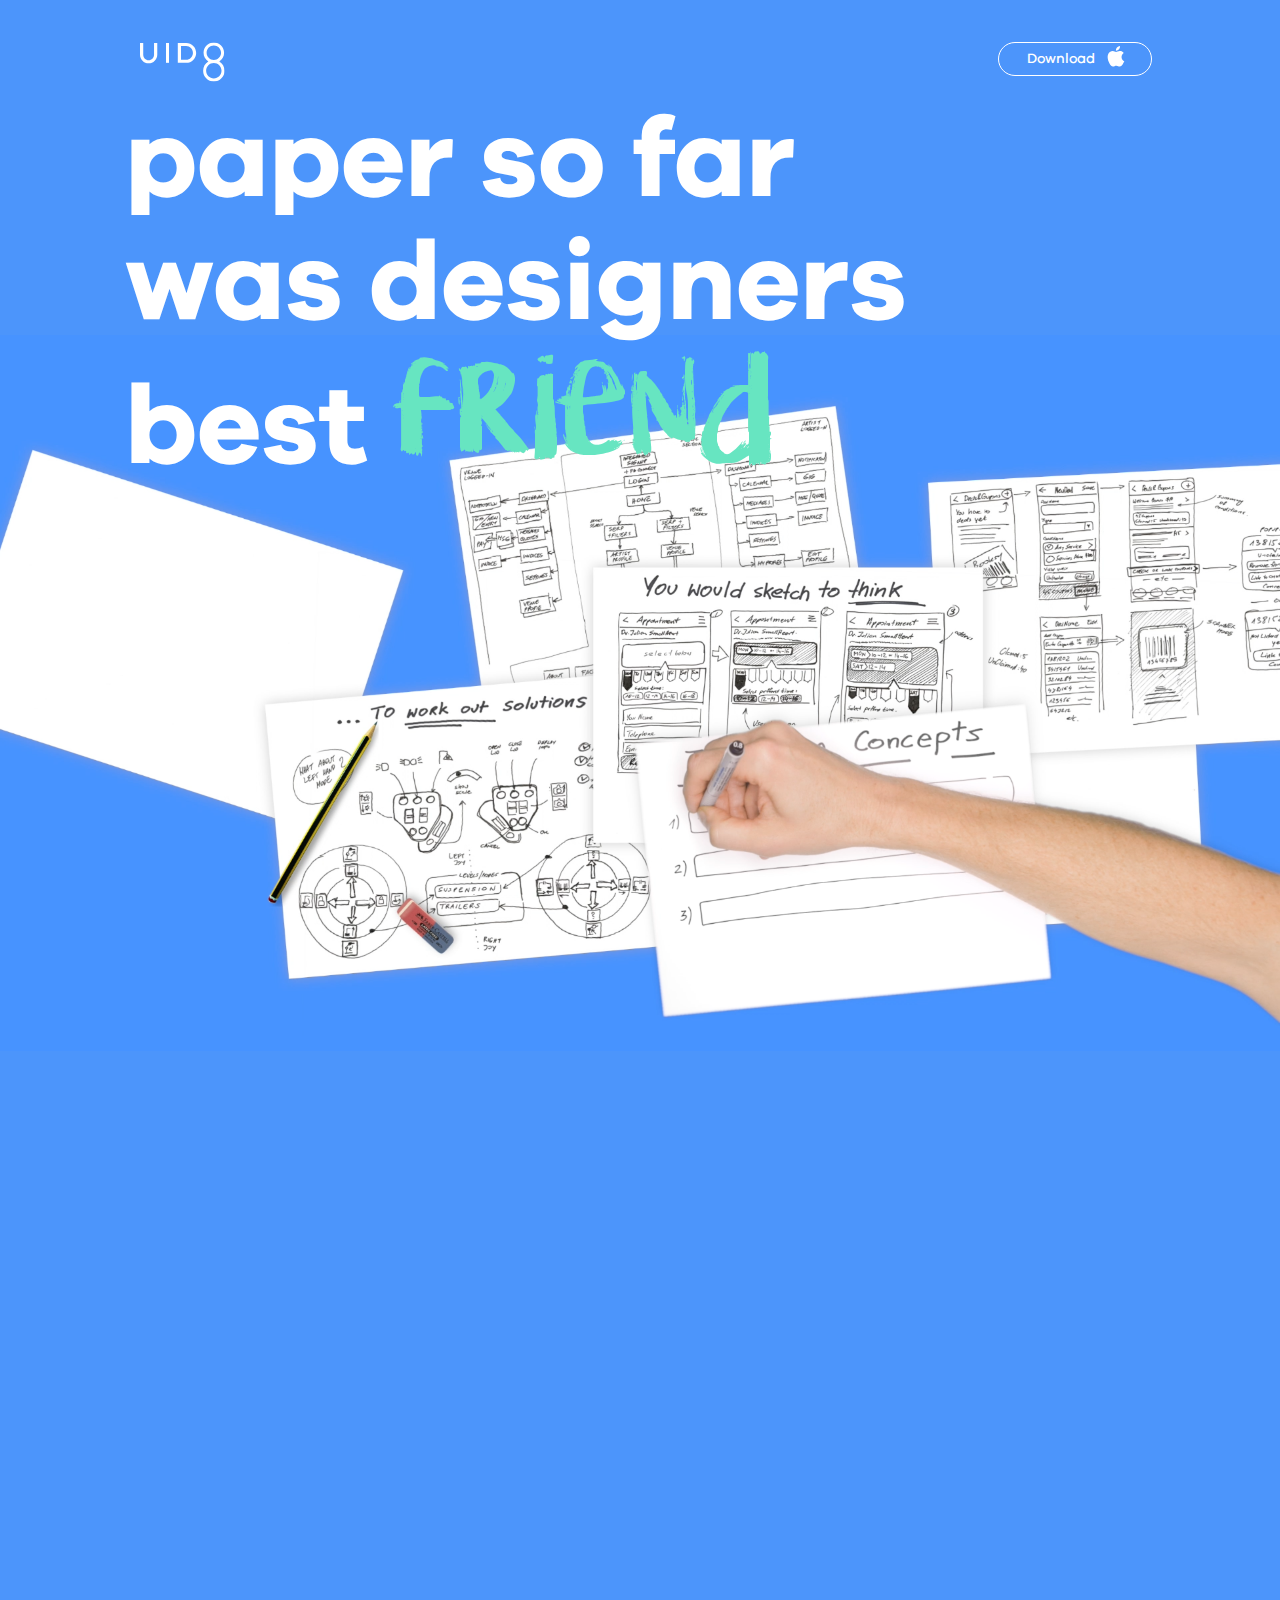
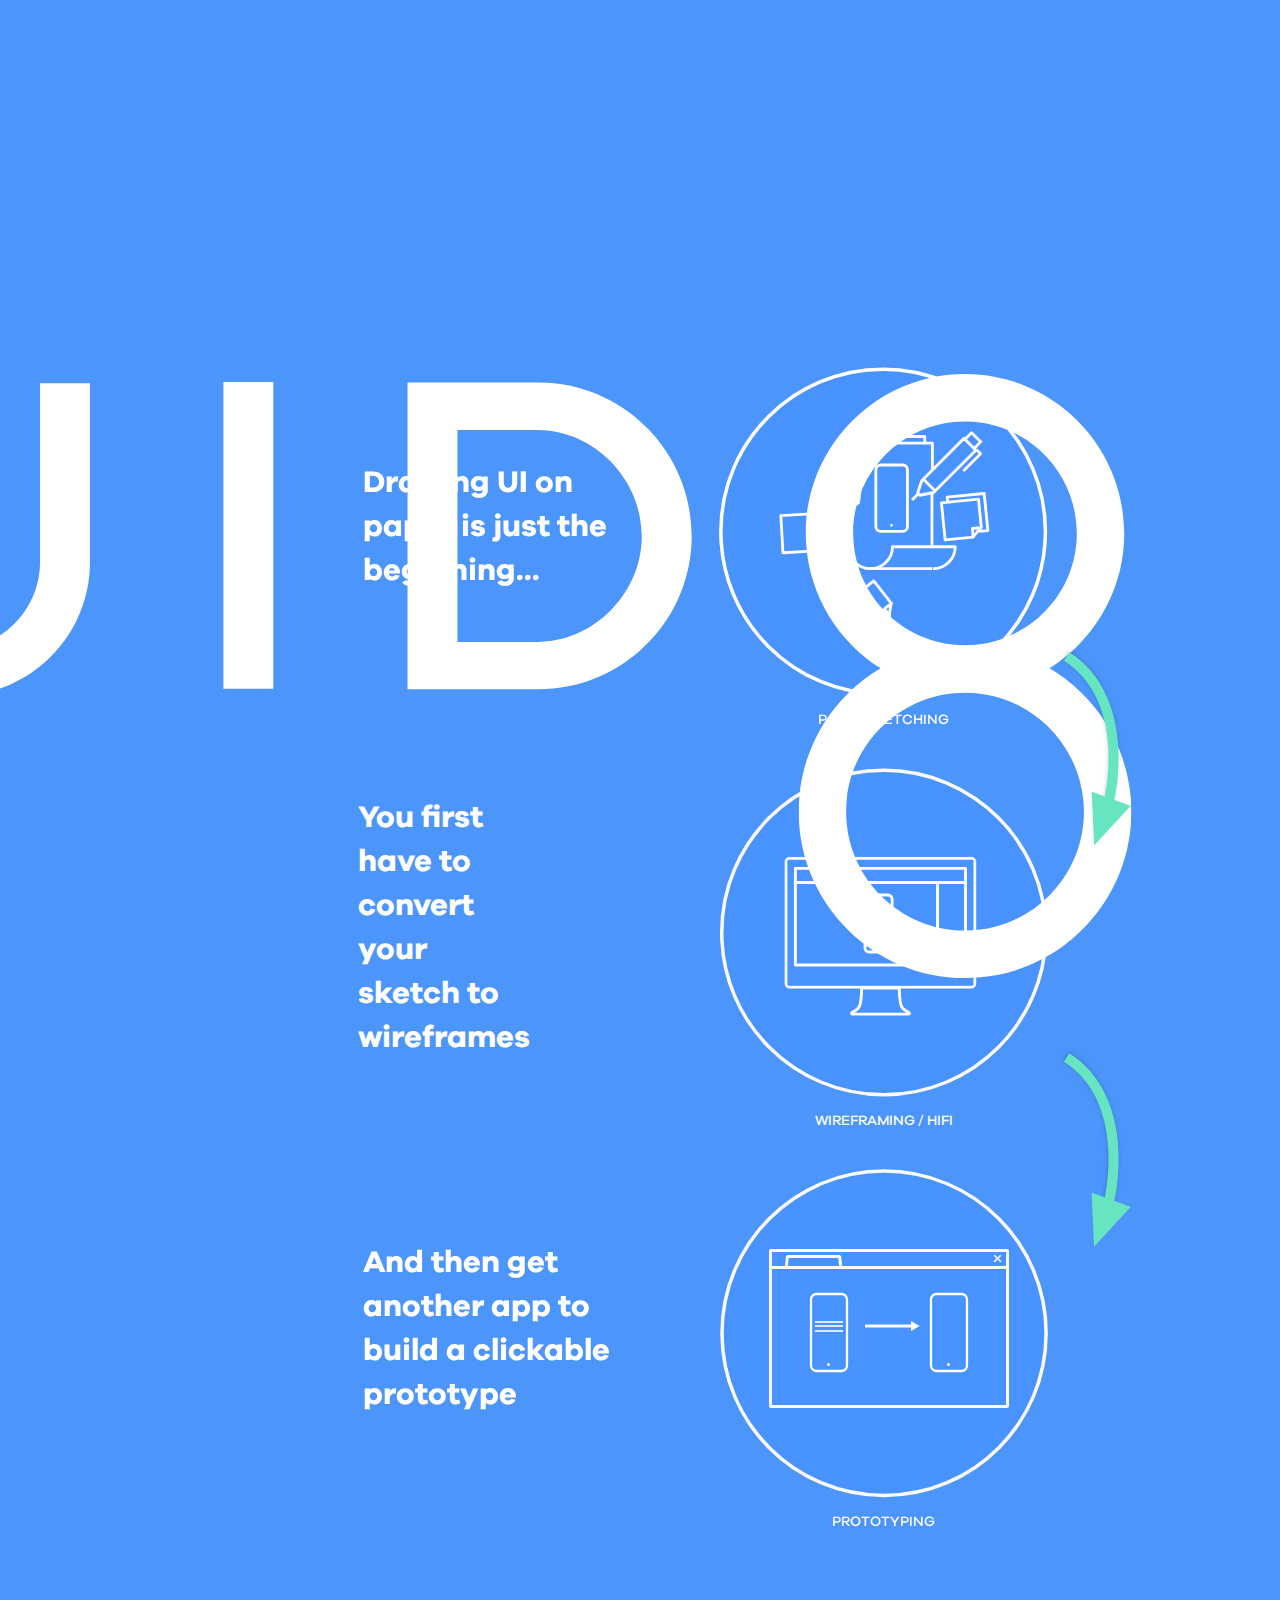
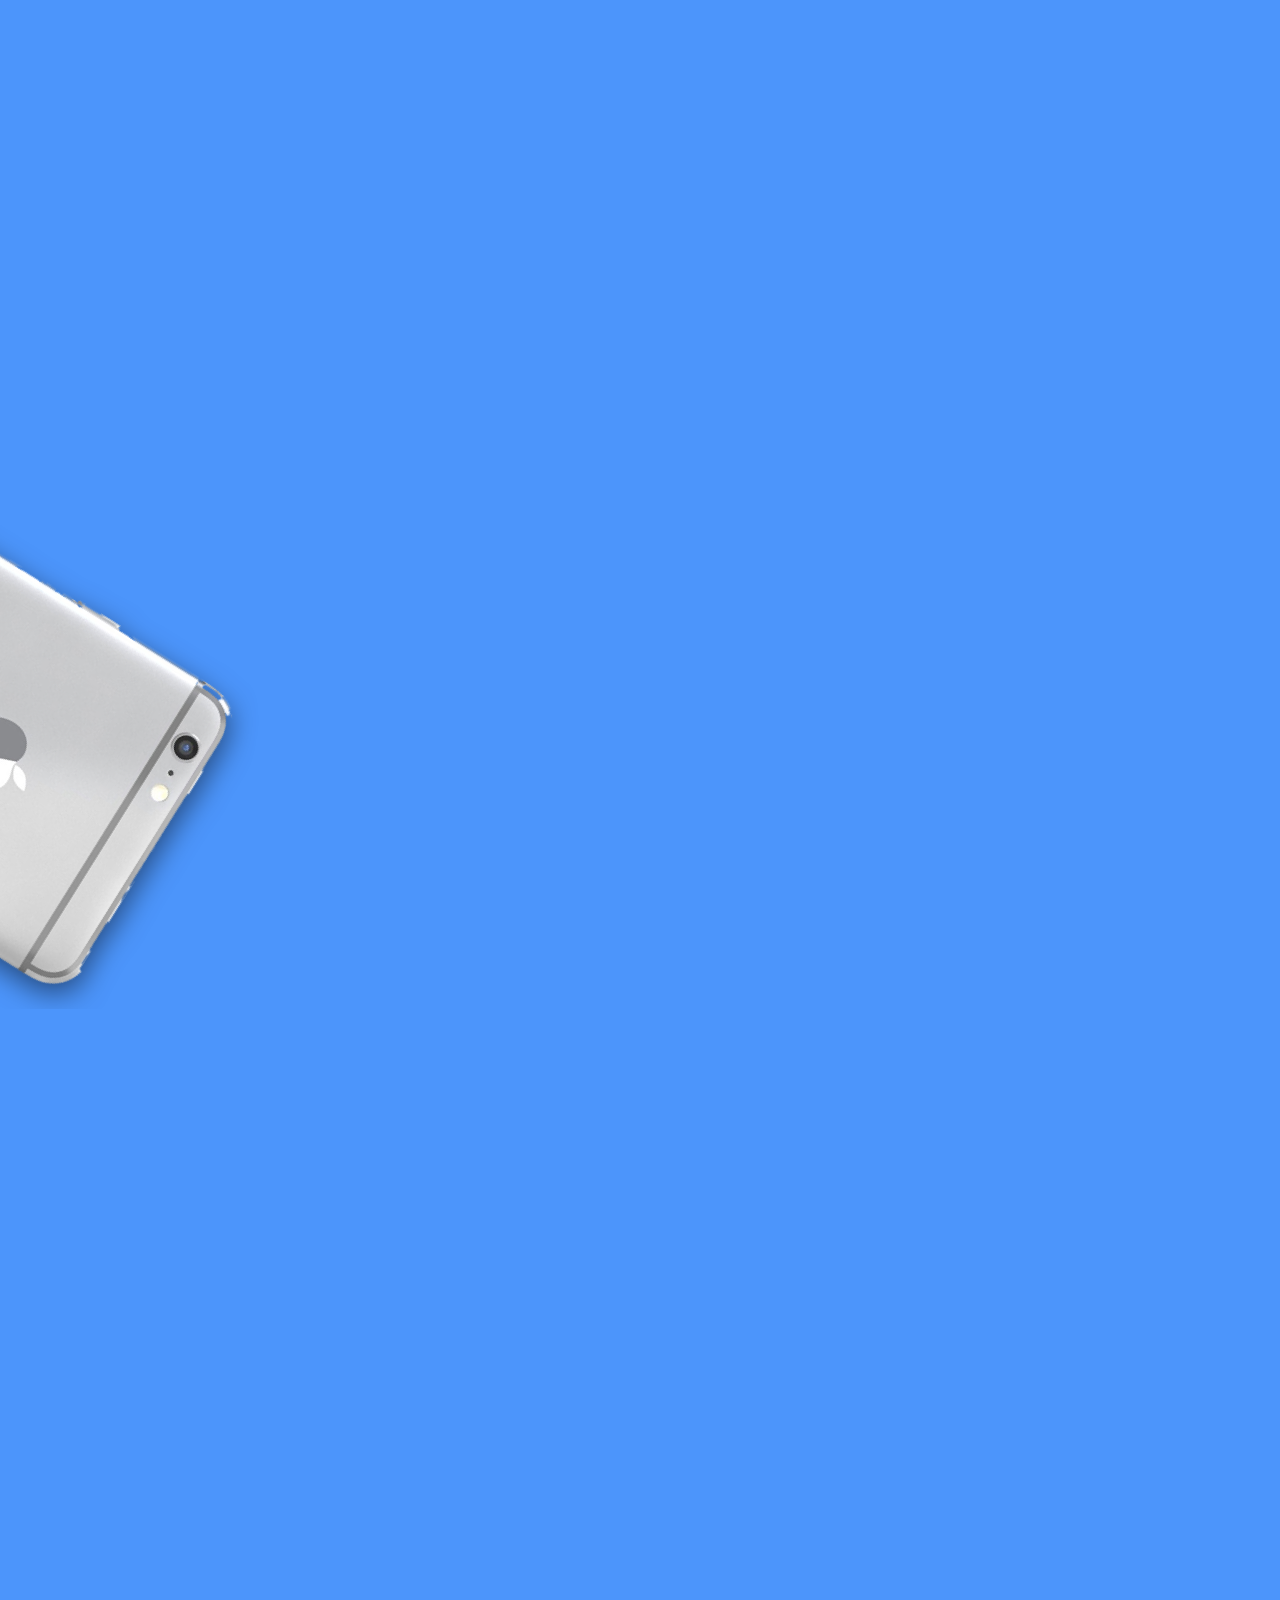
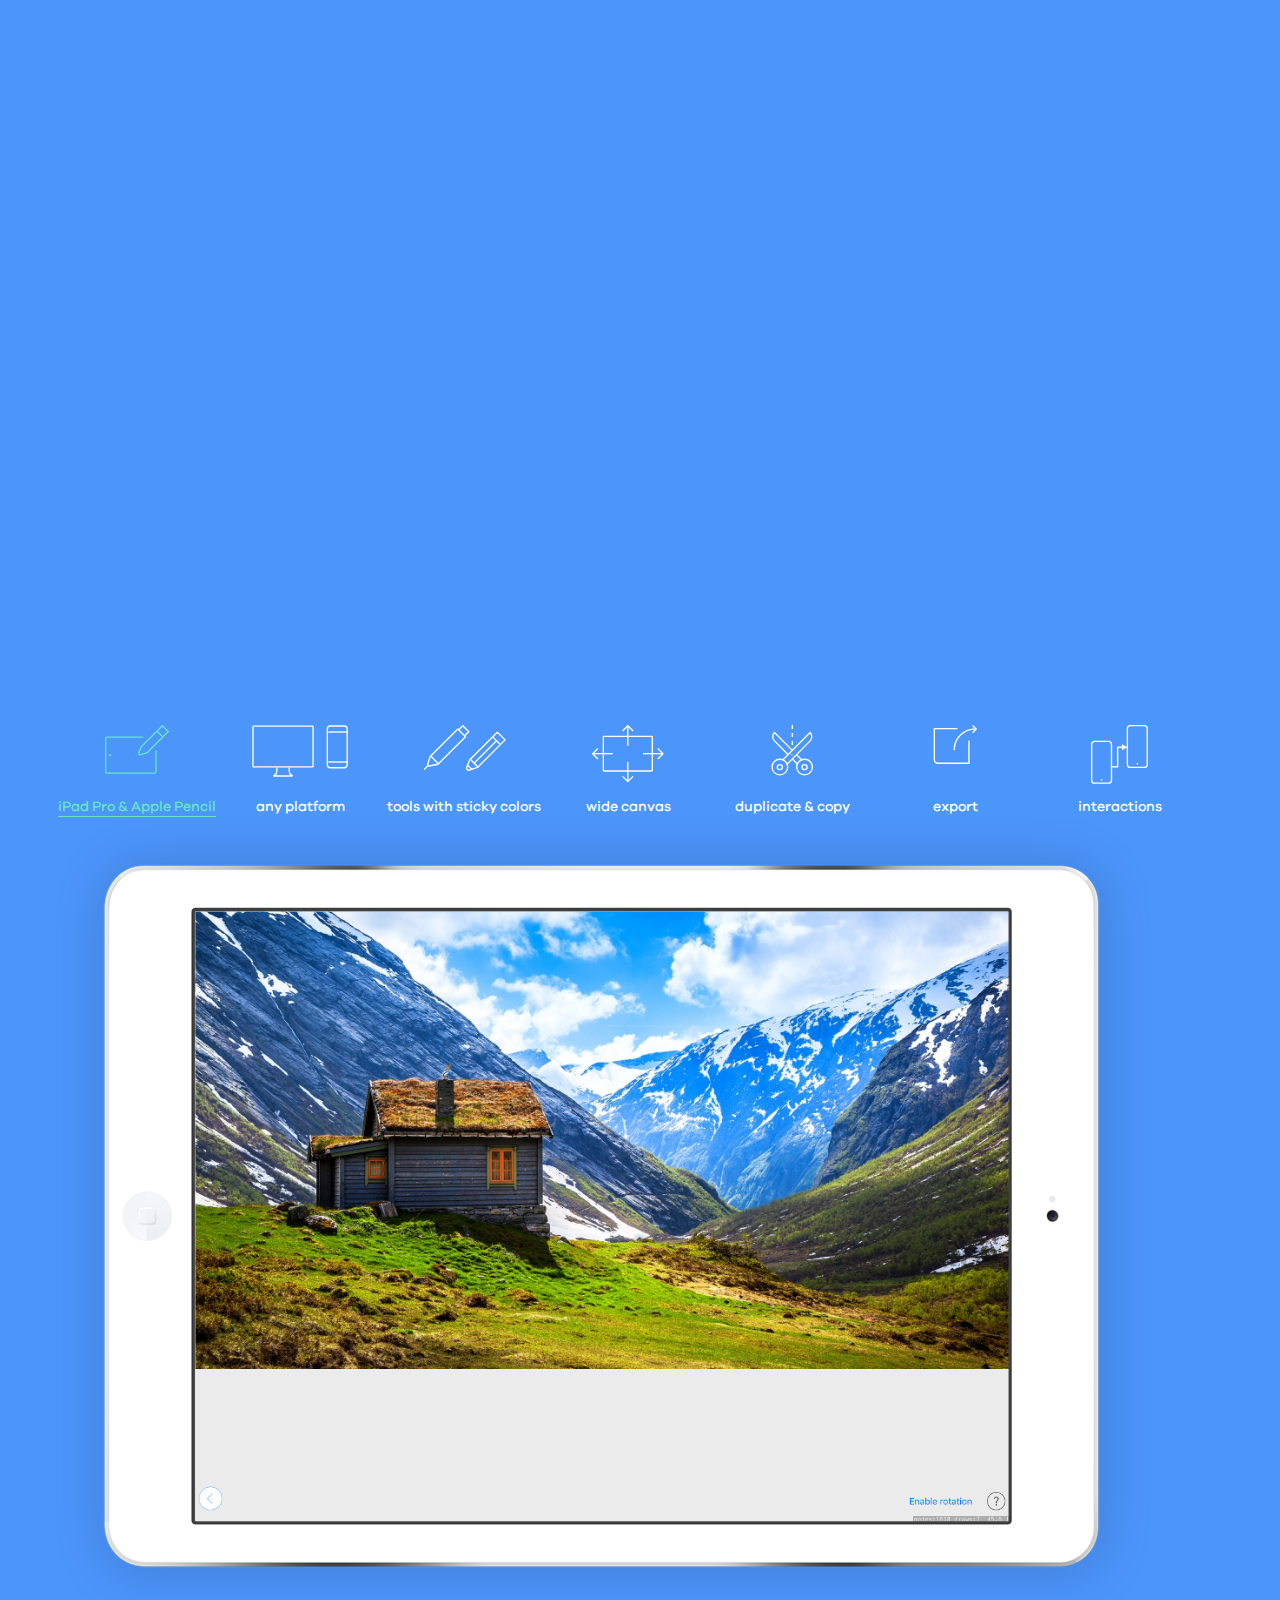
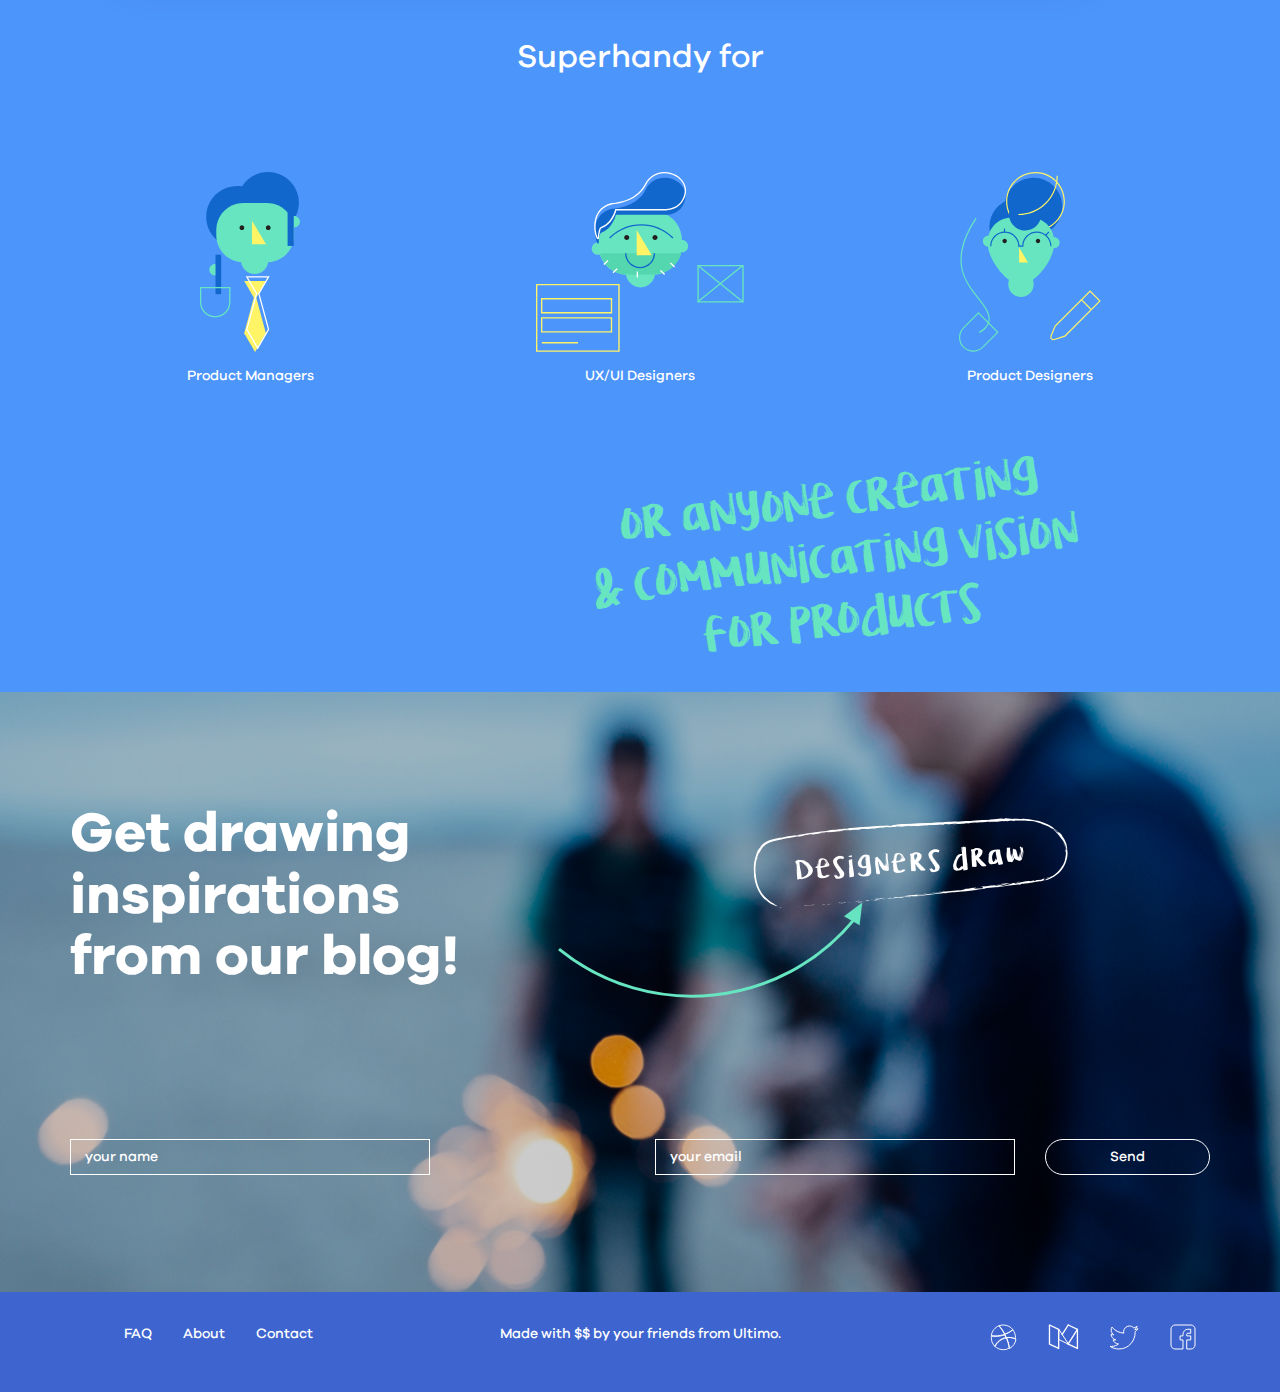
==== commit 9147b858: "animation script by data-param" ====
--- a/index.html
+++ b/index.html
@@ -11,8 +11,6 @@
     <link href="css/bootstrap.min.css" rel="stylesheet">
     <link href="css/main.css" rel="stylesheet">
     <link href="css/animate.css" rel="stylesheet">
-    <script src="https://ajax.googleapis.com/ajax/libs/jquery/1.12.4/jquery.min.js"></script>
-    <script src="js/main.js"></script>
     <script src="js/wow.js"></script>
     <!-- HTML5 shim and Respond.js for IE8 support of HTML5 elements and media queries -->
     <!-- WARNING: Respond.js doesn't work if you view the page via file:// -->
@@ -29,16 +27,11 @@
       <header>
         <div class="container">
           <div class="row">
-            <div class="col-md-2 col-sm-2 col-xs-3">
-              <a href="/uid8"><img src="img/logo.svg" alt="UID8" /></a>
-            </div>
-            <div class="col-md-2 col-sm-6 col-xs-6 pull-right text-right download">
-              <a href="#" class="btn" role="button">
-                  <div class="desc">Download</div>
-                  <div class="logo">
-                    <img src="img/logo-apple-big.png" alt="" />
-                  </div>
-                </a>
+            <div class="col-md-2 col-sm-6 col-xs-6">
+              <a href="#"><img src="img/logo.svg" alt="UID8" /></a>
+            </div>
+            <div class="col-md-2 col-md-offset-8 col-sm-6 col-xs-6 text-right download">
+              <a href="#" class="btn" role="button"><span>Download</span></a>
             </div>
           </div>
           <div class="row">
@@ -81,67 +74,58 @@
       </section>  
       <!-- end of #bin -->
 
-      <section id="icons-uid8">
-        <div class="container">
-          <div class="row wow fadeIn" id="aniFirstRow">
-            <div class="col-md-3 col-md-offset-3 col-sm-12 col-xs-12 desc">Drawing UI on paper is just the beginning...</div>
-            <div class="col-md-5 col-sm-12  col-xs-12 icons">
-              <img class="icon" src="img/icon-draw.svg" alt="" />
-              <p>Paper sketching</p>
-            </div>
-            <div class="col-md-1 hidden-sm hidden-xs">
-              <img class="arrow" src="img/arrow-down.png" alt="" />
-            </div>
-          </div>
-          <div class="row wow fadeIn" id="aniSecondRow">
-            <div class="col-md-3 col-md-offset-3 col-sm-12 col-xs-12 desc">You first have to convert your sketch  to wireframes</div>
-            <div class="col-md-5 col-sm-12  col-xs-12 icons"><img class="icon" src="img/icon-wireframe.svg" alt="" /><p>Wireframing / HIFI</p></div>
-            <div class="col-md-1 hidden-sm hidden-xs">
-              <img class="arrow" src="img/arrow-down.png" alt="" />
-            </div>
-          </div>
-          <div class="row wow fadeIn" id="aniThridRow">
-            <div class="col-md-3 col-md-offset-3 col-sm-12  col-xs-12 desc">And then get another app to build a clickable prototype</div>
-            <div class="col-md-5 col-sm-12  col-xs-12 icons"><img class="icon" src="img/icon-prototype.svg" alt="" /><p>Prototyping</p></div>
-          </dsiv>
-          
-          <!-- test for animation -->
-          <!--
-          <div class="row animation">
-            <div class="col-md-3 col-md-offset-3 col-sm-12 col-xs-12 desc">
-              Well these days are gone!
-            </div>
-            <div class="col-md-5 col-sm-12  col-xs-12 icons">
-              <div id="ani-1st"><img src="img/icon-draw.svg" alt="" /></div>
-              <div id="ani-2nd"><img src="img/icon-wireframe.svg" alt="" /></div>
-              <div class="in-view" id="ani-3rd"><img src="img/icon-prototype.svg" alt="" /></div>
-              <div id="ani-8">
-                
-                <svg width="290px" height="564px" viewBox="0 0 290 564" version="1.1" xmlns="http://www.w3.org/2000/svg" xmlns:xlink="http://www.w3.org/1999/xlink">
-                  <title>Icon 8</title>
-                  <desc></desc>
-                  <defs></defs>
-                  <g id="Website" stroke="none" stroke-width="1" fill="none" fill-rule="evenodd">
-                      <g id="UID8" transform="translate(-784.000000, -5334.000000)" stroke-width="14.6999998" fill="#4893FF">
-                          <g id="Group-34" transform="translate(929.000000, 5615.500000) rotate(90.000000) translate(-929.000000, -5615.500000) translate(654.500000, 5478.500000)">
-                              <ellipse id="Oval-37-Copy-7" stroke="#FFFFFF" transform="translate(137.824815, 136.845238) rotate(90.000000) translate(-137.824815, -136.845238) " cx="137.824815" cy="136.845238" rx="136.824815" ry="136.845238"></ellipse>
-                              <path d="M411.824815,273.690476 C487.391074,273.690476 548.64963,212.422776 548.64963,136.845238 C548.64963,61.2677 487.391074,6.82121026e-13 411.824815,6.82121026e-13 C336.258556,6.82121026e-13 275,61.2677 275,136.845238 C275,212.422776 336.258556,273.690476 411.824815,273.690476 Z" id="Oval-37-Copy-9" stroke="#FBFAF8" transform="translate(411.824815, 136.845238) rotate(90.000000) translate(-411.824815, -136.845238) "></path>
-                          </g>
-                      </g>
-                  </g>
-              </svg>
-              </div>
-            </div>
-          </div>
-          -->
-        </div>
+      <section id="icons-uid8" data-scroll-animation-element="wrapper">
+            <div class="container" data-scroll-animation-element="container">
+                <div data-scroll-animation="30 60 transform 1 0.17 scale({x})" style="transform-origin: 65% 30%;">
+                    <div class="row" id="aniFirstRow">
+                        <div class="col-md-3 col-md-offset-3 col-sm-12 col-xs-12 desc" data-scroll-animation="0 20">Drawing UI on paper is just the beginning...</div>
+                        <div class="col-md-5 col-sm-12  col-xs-12 icons">
+                            <img class="icon" src="img/icon-draw.svg" alt="" data-scroll-animation="25 30"/>
+                            <div data-scroll-animation="25 30 opacity 0 1|30 60 border-width 5 50 {x}px" style="border: 5px solid white; border-radius: 50%; width: 330px; height: 330px; position: absolute; top: 0px; left: 78px; opacity: 0;"></div>
+                            <div class="animation-logo" data-scroll-animation="60 75 opacity 0 1" style="opacity: 1; position: absolute;transform: scale(5.48);width: 950px;top: 395px;right: 759px;">
+                                <h2><p data-scroll-animation="75 100 opacity 0 1" style="opacity: 0; display: inline">Meet </p><img src="img/logo-uid8-bg.svg" alt="UID8" /></h2>
+                                <h3 data-scroll-animation="75 100 opacity 0 1" style="opacity: 0;">Sketch UI &amp; Prototype interactions all in one app</h3>
+                            </div>
+                            <p data-scroll-animation="0 2">Paper sketching</p>
+                        </div>
+                        <div class="col-md-1 hidden-sm hidden-xs">
+                            <img class="arrow" src="img/arrow-down.png" alt="" data-scroll-animation="0 5"/>
+                        </div>
+                    </div>
+                    <div style="position: relative;" data-scroll-animation="0 10 top 0 -239 {x}px">
+                        <div class="row" id="aniSecondRow">
+                            <div class="col-md-3 col-md-offset-3 col-sm-12 col-xs-12 desc">
+                                <div data-scroll-animation="10 20">You first have to convert your sketch  to wireframes</div>
+                                <div data-scroll-animation="15 20 opacity 0 1" style="opacity: 0;">
+                                    <div data-scroll-animation="25 30">WELL THESE DAYS ARE GONE!</div>
+                                </div>
+                            </div>
+                            <div class="col-md-5 col-sm-12 col-xs-12 icons">
+                                <img class="icon" src="img/icon-wireframe.svg" alt="" data-scroll-animation="20 25"/>
+                                <p data-scroll-animation="10 12">Wireframing / HIFI</p>
+                            </div>
+                            <div class="col-md-1 hidden-sm hidden-xs">
+                                <img class="arrow" src="img/arrow-down.png" alt="" data-scroll-animation="10 15"/>
+                            </div>
+                        </div>
+                        <div class="row" id="aniThridRow" data-scroll-animation="10 20 top 0 -236 {x}px">
+                            <div class="col-md-3 col-md-offset-3 col-sm-12  col-xs-12 desc" data-scroll-animation="15 20">And then get another app to build a clickable prototype</div>
+                            <div class="col-md-5 col-sm-12  col-xs-12 icons">
+                                <img class="icon" src="img/icon-prototype.svg" alt="" data-scroll-animation="25 30"/>
+                                <div data-scroll-animation="25 30 opacity 0 1|30 60 border-width 5 50 {x}px|30 60 top 0 -50 {x}px" style="border: 5px solid white; border-radius: 50%; width: 330px; height: 330px; position: absolute; top: 0px; left: 78px; opacity: 0;"></div>
+                                <p data-scroll-animation="18 20">Prototyping</p>
+                            </div>
+                        </div>
+                    </div>
+                </div>
+            </div>
       </section>  
       <!-- end of #uid8-icons -->
 
       <section id="meet-uid8">
         <div class="container">
-          <h2>Meet <img src="img/logo-uid8-bg.svg" alt="UID8" /></h2>
-          <h3>Sketch UI &amp; Prototype interactions all in one app</h3>
+          <!--<h2>Meet <img src="img/logo-uid8-bg.svg" alt="UID8" /></h2>-->
+          <!--<h3>Sketch UI &amp; Prototype interactions all in one app</h3>-->
           
           <div class="row gallery-container">
             <div class="gallery-feature active" id="ico-pencil">
@@ -443,30 +427,27 @@
           </div>  
       </section>
       <!-- end of #inspirations -->
-
-      <section id="thinkdraw">
+<!--
+      <section id="video">
         <div class="container">
           <h2>Think draw repeat</h2>
+          <img src="img/videoplaceholder.svg" alt="" width="100%" />
           <div class="row">
             <div class="col-md-12 download text-center">
-                <a href="#" class="btn" role="button">
-                  <div class="desc">Download UID8</div>
-                  <div class="logo">
-                    <img src="img/logo-apple-big.png" alt="" />
-                  </div>
-                </a>
+                <a href="#" class="btn" role="button"><span>Download</span></a>
             </div>
           </div>
         </div>
-      </section>   
-      <!-- end of #thinkdraw -->
+      </section>
+-->      
+      <!-- end of #video -->
 
       <footer>
         <div class="container">
           <div class="row">
             <div class="col-md-4 col-sm-6 text-left">
               <ul class="footer-list">
-                <li><a href="faq.html">FAQ</a></li>
+                <li><a href="#">FAQ</a></li>
                 <li><a href="#">About</a></li>
                 <li><a href="#">Contact</a></li>
               </ul>
@@ -478,8 +459,8 @@
               <ul class="footer-list">
                 <li><a href="#"><img src="img/ico-dribble.svg" alt="Dribble"></a></li>
                 <li><a href="#"><img src="img/ico-medium.svg" alt="Medium"></a></li>
-                <li><a href="https://twitter.com/uid8app"><img src="img/ico-twitter.svg" alt="Twitter"></a></li>
-                <li><a href="https://www.facebook.com/uid8app/"><img src="img/ico-facebook.svg" alt="Facebook"></a></li>
+                <li><a href="#"><img src="img/ico-twitter.svg" alt="Twitter"></a></li>
+                <li><a href="#"><img src="img/ico-facebook.svg" alt="Facebook"></a></li>
               </ul>
             </div>
           </div>
@@ -489,11 +470,194 @@
     
   </div>
     <!-- jQuery (necessary for Bootstrap's JavaScript plugins) -->
-   
+    <script src="https://ajax.googleapis.com/ajax/libs/jquery/1.12.4/jquery.min.js"></script>
     <!-- Include all compiled plugins (below), or include individual files as needed -->
     <script src="js/bootstrap.min.js"></script>
     <script>
+      
+    /*
+      function check_if_in_view() {
+        var $window = $(window);
+
+        var window_height = $window.height();
+        var window_top_position = $window.scrollTop();
+        var window_bottom_position = (window_top_position + window_height);
+
+        $animation_elements = $("#ani-1st");
+        $animation_elements.push($("#ani-3rd"));
+        //$animation_elements.push($("#aniFirstRow"));
+
+        $.each($animation_elements, function() {
+          var $element = $(this);
+          var element_height = $element.outerHeight();
+          var element_top_position = $element.offset().top;
+          var element_bottom_position = (element_top_position + element_height);
+
+          var show8 = false;
+          //check to see if this current container is within viewport
+          if ((element_bottom_position >= window_top_position) &&
+              (element_top_position <= window_bottom_position)) {
+                $element.addClass('in-view');
+                if (($element.selector == '#ani-3rd') && (show8 == false)) {
+
+                  setTimeout(function () {
+                   
+                    $("#ani-8").animate({
+                      opacity: 1
+                      }, {
+                        duration: 500
+                      });//css({'opacity':1}, 2000);  
+                    show8 = true;
+
+                    $("#ani-1st").fadeTo().hide();
+                    $("#ani-2nd").fadeTo().hide();
+                    $("#ani-3rd").fadeTo().hide();
+                  }, 1000);
+                  
+                }
+
+              } 
+              else {
+              
+                $("#ani-1st").fadeIn().show();
+                $("#ani-2nd").fadeIn().show();
+                $("#ani-3rd").fadeIn().show();
+                 $("#ani-8").animate({
+                      opacity: 0
+                      }, {
+                        duration: 100
+                      });
+                $element.removeClass('in-view');
+              }
+        });
+
+      }
+       $(window).on('scroll resize', check_if_in_view);
+
+      */
+      /*** end check_if_in_view() ***/
+
      
+      $(window).trigger('scroll');
+
+      function adjustVideo() {
+            var wWidth = $(window).width();
+            //standard tablet
+            if(wWidth > 768) {
+              $('#vid-kartki').attr("autoplay", "autoplay");
+              //$('#vid-smietnik').attr("autoplay", "autoplay");
+              $('#vid-kartki').get(0).play();
+              //$('#vid-smietnik').get(0).play();
+            } 
+            else {
+              $('#vid-kartki').attr("preload", "none");
+              $('#vid-smietnik').attr("preload", "none");
+              $('#vid-kartki').get(0).load();
+              $('#vid-smietnik').get(0).load();
+
+            }
+           }
+      /*** end adjustVideo() ***/
+
+      var media = $("#vid-smietnik");
+            var tolerancePixel = 40;
+            var videoStarted = false;
+            function checkMedia(){
+                // Get current browser top and bottom
+                var scrollTop = $(window).scrollTop() + tolerancePixel;
+                var scrollBottom = $(window).scrollTop() + $(window).height() - tolerancePixel;
+                var wWidth = $(window).width();
+                media.each(function(index, el) {
+                  
+                    var yTopMedia = $(this).offset().top;
+                    var yBottomMedia = $(this).height() + yTopMedia;
+
+                    if(scrollTop < yBottomMedia && scrollBottom > yTopMedia && videoStarted == false && wWidth > 768){ 
+                    //view explaination in `In brief` section above
+                        $(this).get(0).play();
+                        videoStarted = true;
+                    } else {
+                       // $(this).get(0).pause();
+                    }
+                });
+
+                //}
+            }
+            
+            $(document).on('scroll', checkMedia);
+
+        $(document).ready(function() {
+
+          adjustVideo();
+
+
+
+
+          var currentActive; var nextActive; var previousActive;
+
+          //currect active feature in meet uid8
+          function detectCurrentFreature() {
+            currentActive = $(".gallery-container").children(".active");
+            nextActive = currentActive.next();
+            previousActive = currentActive.prev();
+            
+            //doesn't have a previous gallery-feature sibling
+            if (previousActive.length == 0) {
+              previousActive = $(".gallery-feature").last();
+            }
+            //doesn't have a next gallery-feature sibling
+            if (nextActive.attr("class") == "arrow-back") {
+              nextActive = $(".gallery-feature").first();
+            }
+          }
+
+
+          $('.arrow-back').click(function(){
+            detectCurrentFreature();
+            currentActive.removeClass("active");
+            previousActive.addClass("active");
+          });
+
+          $('.arrow-next').click(function(){
+            detectCurrentFreature();
+            currentActive.removeClass("active");
+            nextActive.addClass("active");
+          });
+
+       
+
+          //carousel for features
+         $('.gallery-feature').click(function(){
+            var id = $(this).attr("id").substr(4);
+            var prevActive = $(".gallery-container").children(".active").attr("id").substr(4);
+            
+            if(id != prevActive) {
+              $("#pic-"+id).css("z-index", "50");
+              $("#pic-"+prevActive).fadeTo(1000, 0.1, function(){
+                $(".screens > div").not("#pic-"+id).css("z-index", "1");
+                $("#pic-"+id).css("z-index", "100");  
+                $("#pic-"+prevActive).fadeTo(0, 1);
+              });
+              $(".gallery-feature").removeClass("active");
+              $(this).addClass("active");  
+            }
+         });
+
+
+        });
+
+        //reposition text depending on screen width
+        $(window).resize(function() {
+            adjustVideo();
+
+            var smietnikHeight = $('#vid-smietnik').height();
+            $('.2nddsec').css('margin-top', smietnikHeight-250 +'px');
+       });
+
+
+
+
     </script>
+    <script src="js/main.js"></script>
   </body>
 </html>--- a/css/main.css
+++ b/css/main.css
@@ -71,8 +71,6 @@
 	width: 100%;
 }
 
-
-
 /****** START: Header *****/
 
 header {
@@ -95,7 +93,9 @@
 	padding: 0 5em;
 }
 
-
+video::-webkit-media-controls-start-playback-button {
+  display: none !important;
+}
 
 h1 {
 	font-size: 8em;
@@ -114,95 +114,36 @@
 /****** START: Header *****/
 
 
+
+
 /****** START: Download Button *****/
 
 .download .btn {
-
+	background: url('../img/logo-apple.svg') no-repeat 80% 30%;
 	border: 1px solid #fff;
 	border-radius: 2em;
 	color: #fff;
 	font-family: 'GalanoGrotesque-Medium';
-}
-
-.download {
-	font-size: 1em;
-	display: table;
-}
-
-.download .btn {
-	border-radius: 4em;
-	padding-bottom: 0;
-	padding-right: 3em;
-	padding-top: 0;
-}
-
-.download .desc {
-	border-right: 1px solid #fff;
-	display: table-cell;
-	font-size: 2.4em;
-	line-height: 2em;
-	padding: 0 1em;
-	padding-top: 2px;
-}
-
-.download .logo {
-	 display: table-cell;
-	 margin-top: -1px;
-	 padding-left: 1.5em;
-	 vertical-align: middle;
+	padding-left: 2em;
+	padding-right: 4em;
+}
+
+.download .btn span {
+}
+
+.download .btn .logo-apple {
+	background: url(../img/logo-apple.svg) no-repeat center center;
+	border-left: 1px solid #fff;
+	display: block;
+	float: right;
+	height: 21px;
+	width: 18px;
 }
 
 /****** END: Download Button *****/
 
 
-/****** START: #faq *****/
-#faq {
-	 
-	margin-bottom: 5em;
-}
-
-#faq .row {
-	margin: 3em auto 5em auto;
-}
-
-#faq .single-question:nth-of-type(odd) {
-	background: url('../img/bg-sketch.png') left center no-repeat;
-}
-
-#faq .single-question:nth-of-type(even) {
-	background: url('../img/bg-sketch-2.png') right center no-repeat;
-}
-
-.answer {
-	/*
-	display: none;
-	max-width: 850px;
-	*/
-	font-size: 1.75em;
-	padding: 0 2em;
-	
-}
-
-.question {
-	color: #67E5C1;
-	cursor: pointer;
-	font-family: 'GalanoGrotesque-Bold';
-    font-size: 3em;
-	/* 
-	padding: 0 2em;
-	*/
-}
-
-/****** END: #faq *****/
-
-
-header .download .btn {
-	font-size: 7px;
-}
-
-header .download .logo img {
-	width: 17px;
-}
+
 
 
 /****** START: #Bin *****/
@@ -262,6 +203,8 @@
 	font-size: 2em;
 	margin-top: 5em;
 	position: relative;
+	height: 4000px;
+	margin-bottom: -470px;
 }
 
 
@@ -472,7 +415,28 @@
 /****** END: #icons-uid8 *****/
 
 
-/****** START: #meet-uid8 *****/
+/****** START: # *****/
+.animation-logo {
+	text-align: center;
+}
+
+.animation-logo h2 {
+	font-size: 5em;
+}
+
+.animation-logo h2 span {
+	background: url('../img/logo-uid8-bg.svg') no-repeat;
+	text-indent: -9999em;
+}
+
+.animation-logo h2 img {
+	margin-top: 0.6em;
+}
+
+.animation-logo h3 {
+	font-size: 2.3em;
+	margin-bottom: 3em;
+}
 
 #meet-uid8 {
 	text-align: center;
@@ -666,30 +630,21 @@
 	z-index: 1;
 }
 
-/****** START: #thinkdraw *****/
-
-#thinkdraw h2 {
+/****** START: #video *****/
+
+#video h2 {
 	color: #3E64CF;
 	font-family: 'KGLifeisMessy';
-	font-size: 3em;
+	font-size: 4em;
 	margin-top: 2em;
 	text-align: center;
 }
 
-#thinkdraw .download {
+#video .download {
 	font-size: 2em;
-	margin: 3em auto;
-}
-
-#thinkdraw .download .desc {
-	font-size: 2.2em;
-}
-
-#thinkdraw .download .logo img {
-	margin-top: -2px;
-}
-
-/****** END: #thinkdraw *****/
+}
+
+/****** END: #video *****/
 
 
 /****** START: footer *****/
@@ -737,9 +692,6 @@
 
 /* Medium Devices, Desktops */
 @media only screen and (max-width : 992px) {
-	#faq .single-question {
-		background: none!important;
-	}
 
     #icons-uid8 {
     	text-align: center;
@@ -818,10 +770,7 @@
 
 /* Extra Small Devices, Phones */ 
 @media only screen and (max-width : 480px) {
-    header .container .row:nth-of-type(1) {
-    	padding-right: 0;
-    }
-
+    
 	h1 {
     	font-size: 4.5em;
     }
@@ -904,9 +853,6 @@
     	display: none;
     }
 
-    #thinkdraw .download .desc {
-    	font-size: 1.8em;
-    }
 }
 
 /* Custom, iPhone Retina */ 
@@ -914,7 +860,3 @@
     
 
 }
-
-video::-webkit-media-controls-start-playback-button {
-  display: none !important;
-}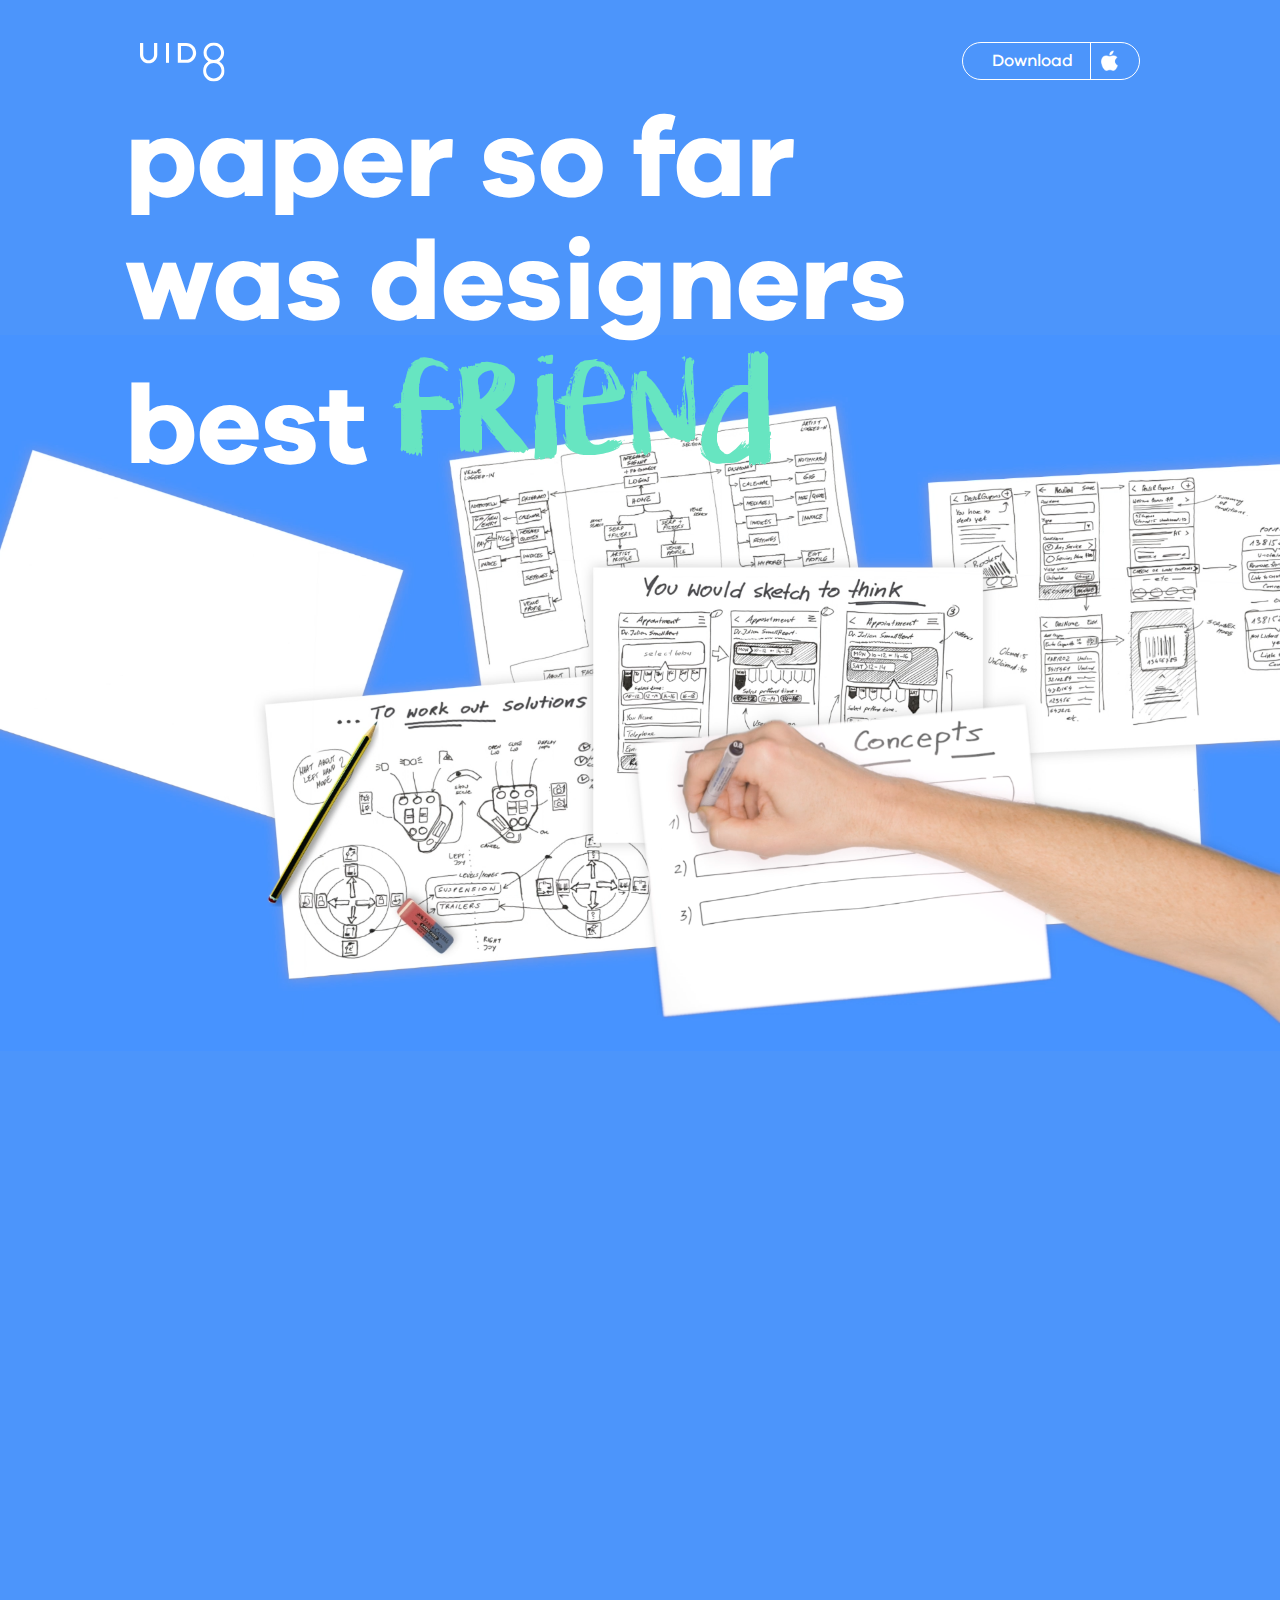
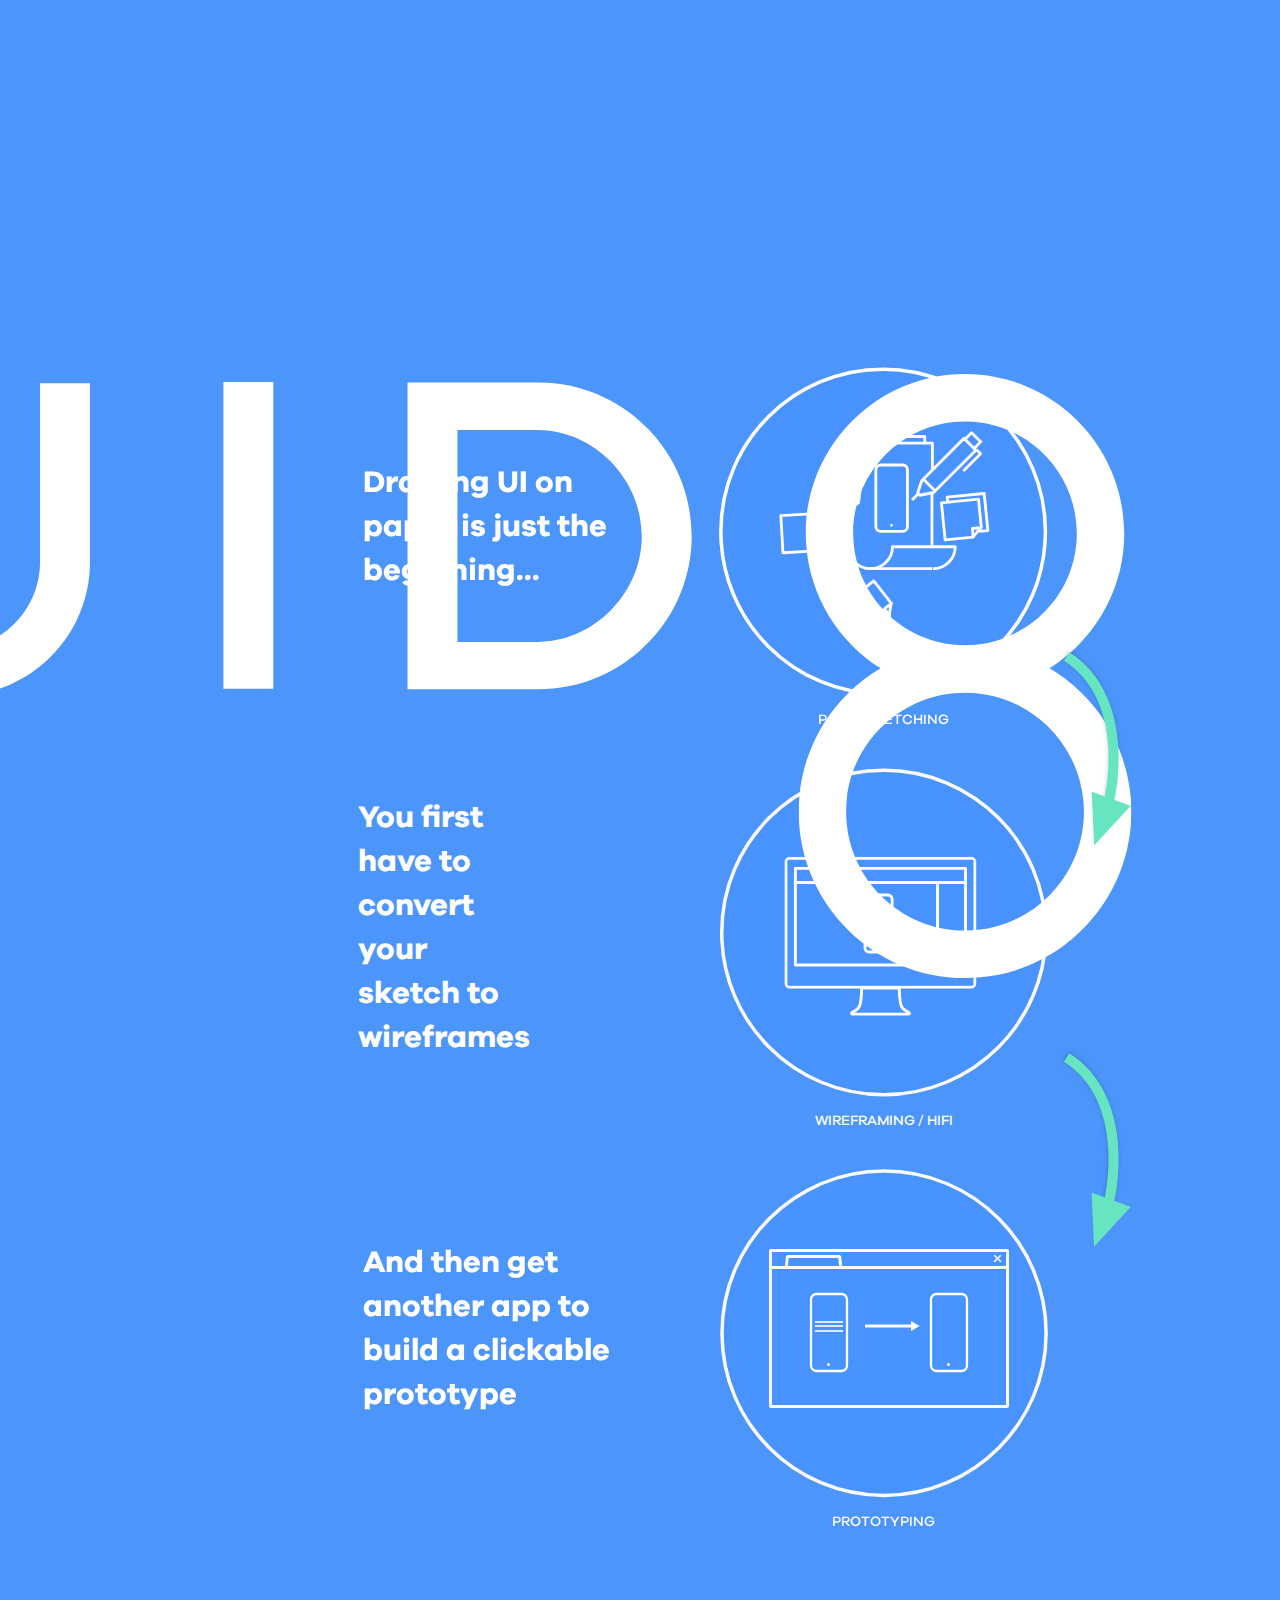
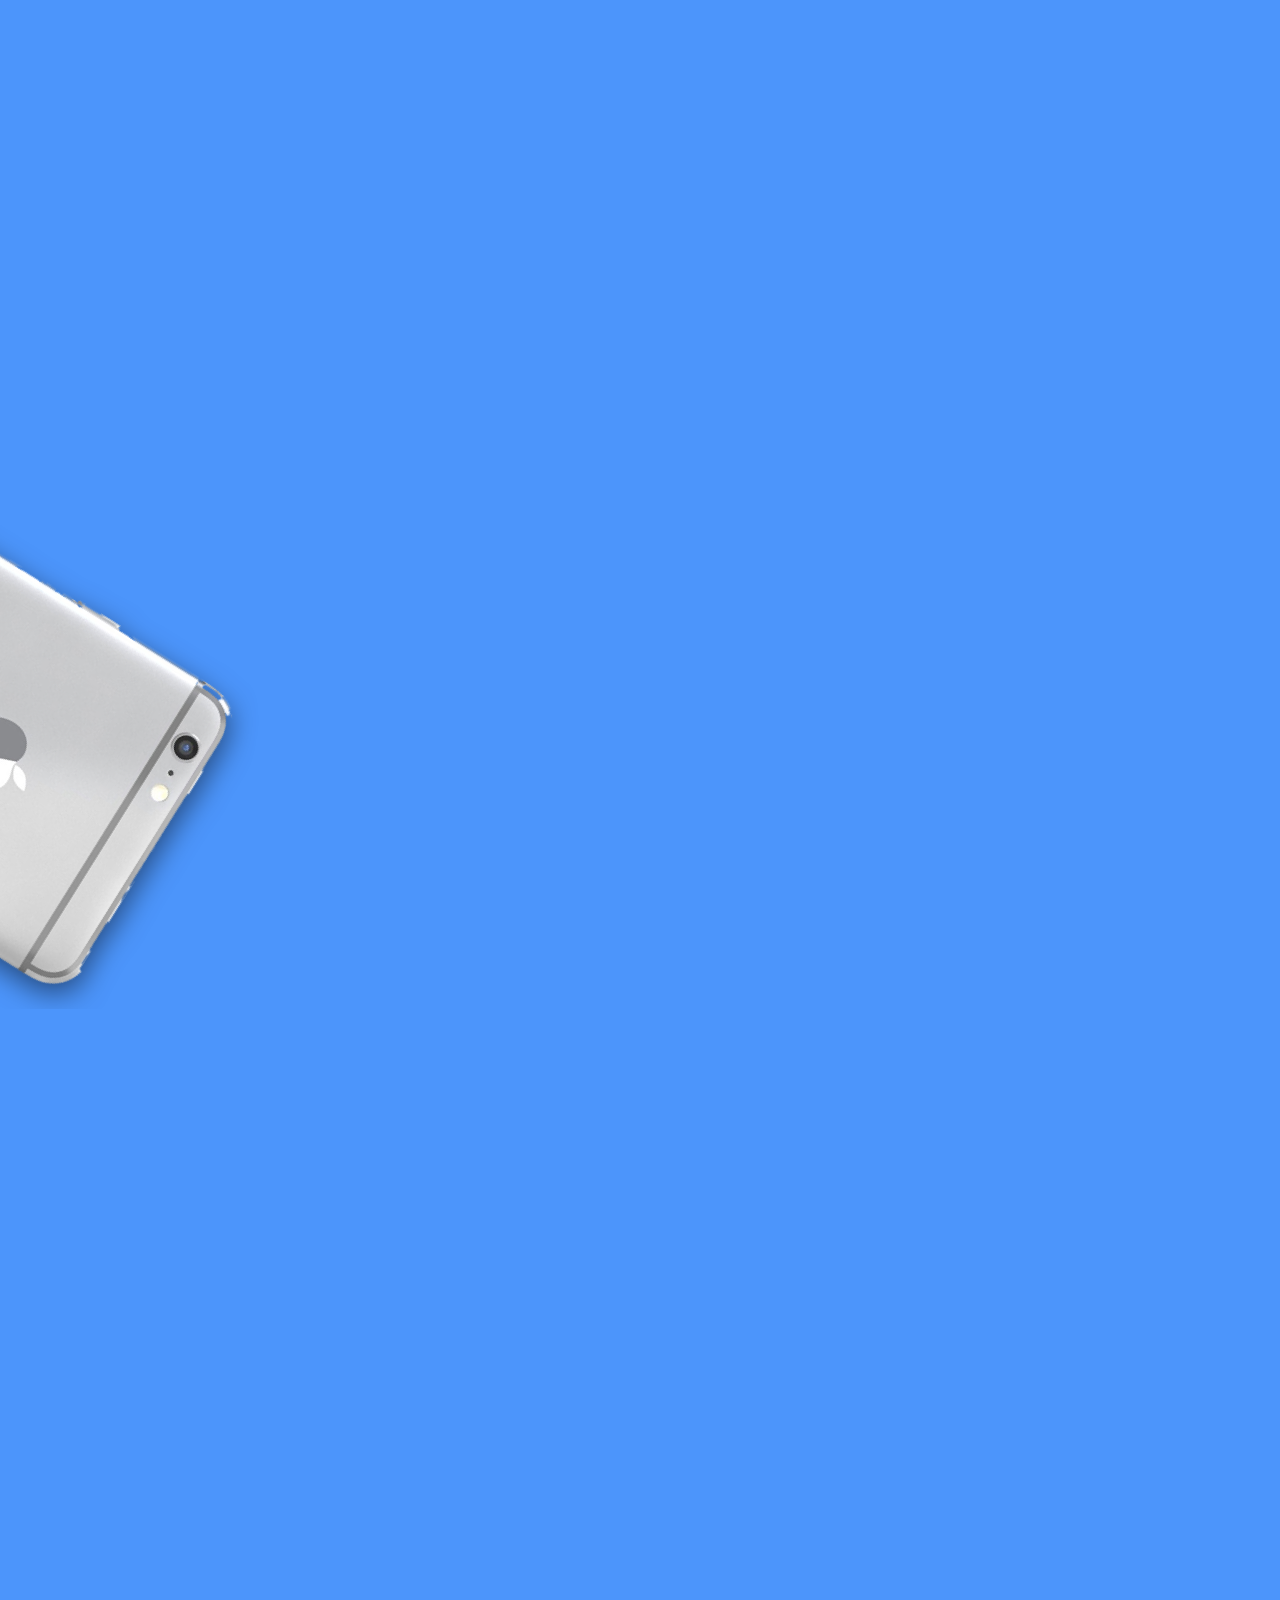
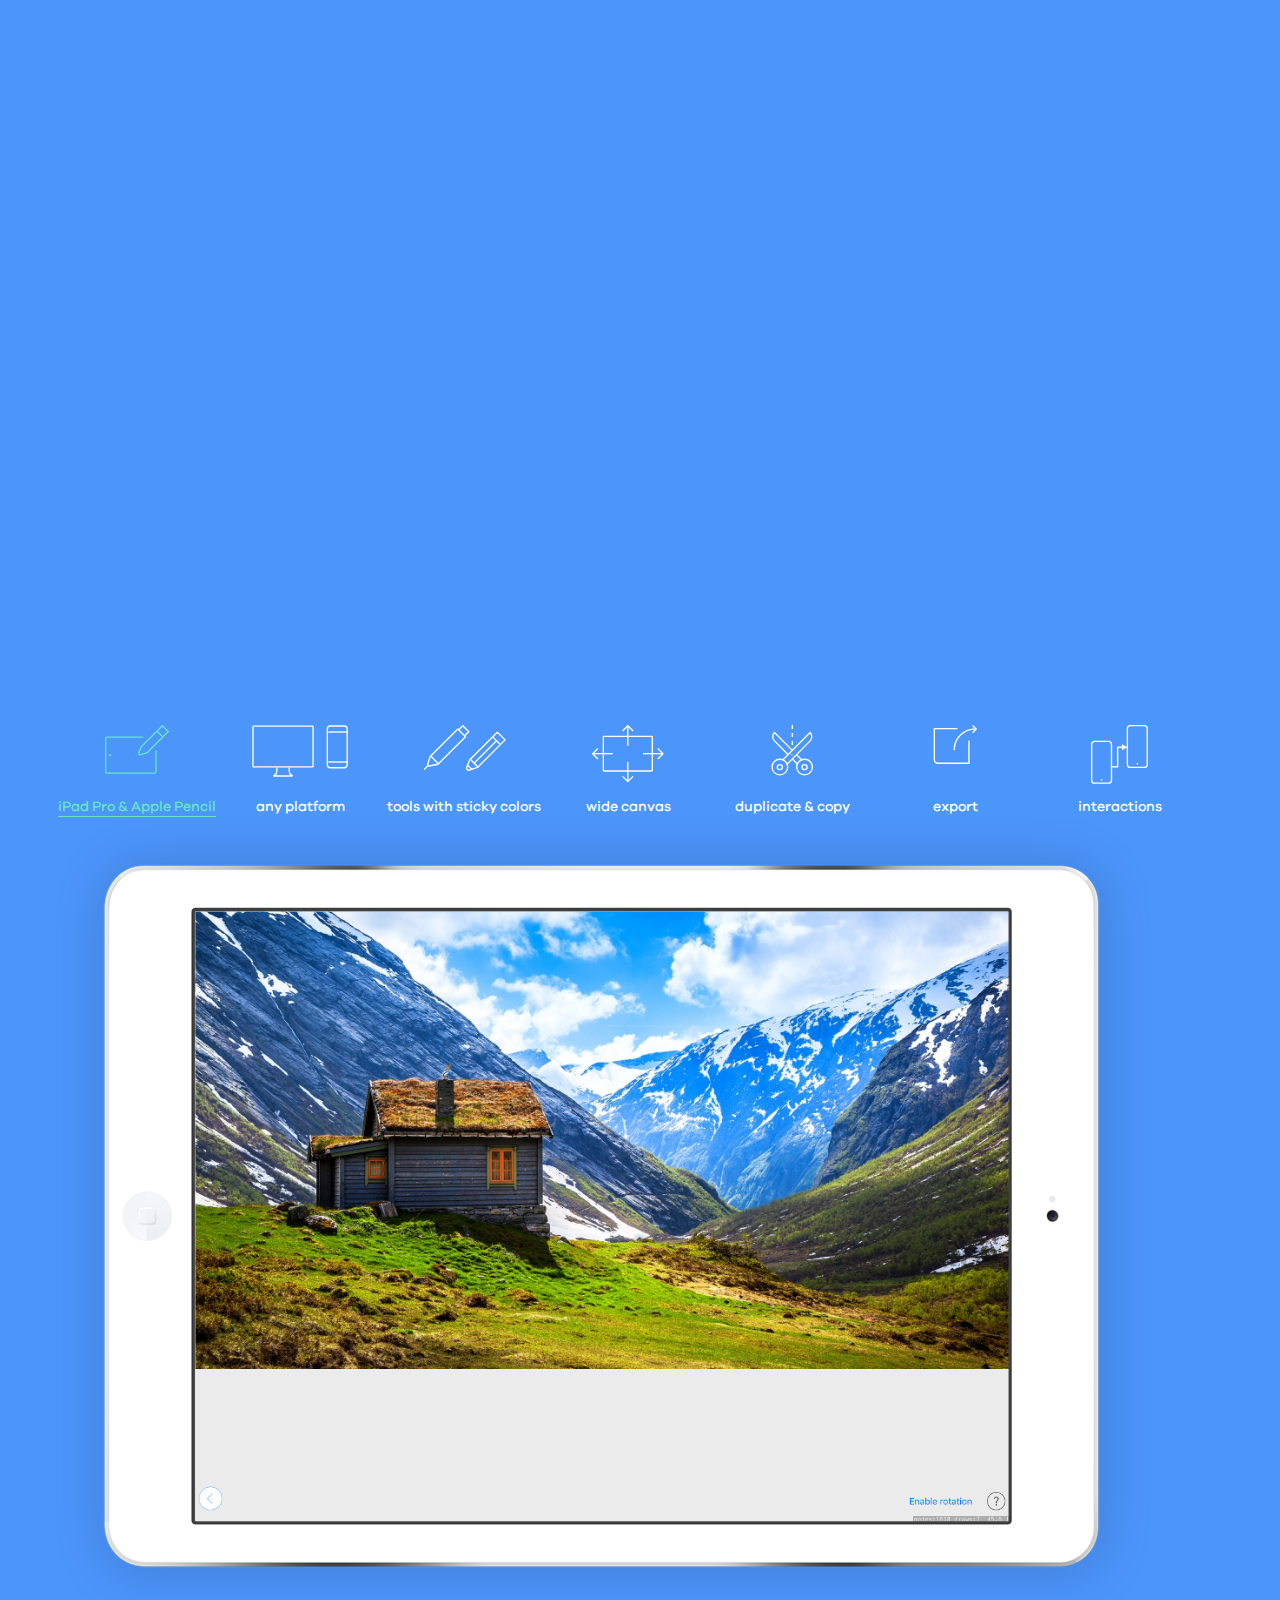
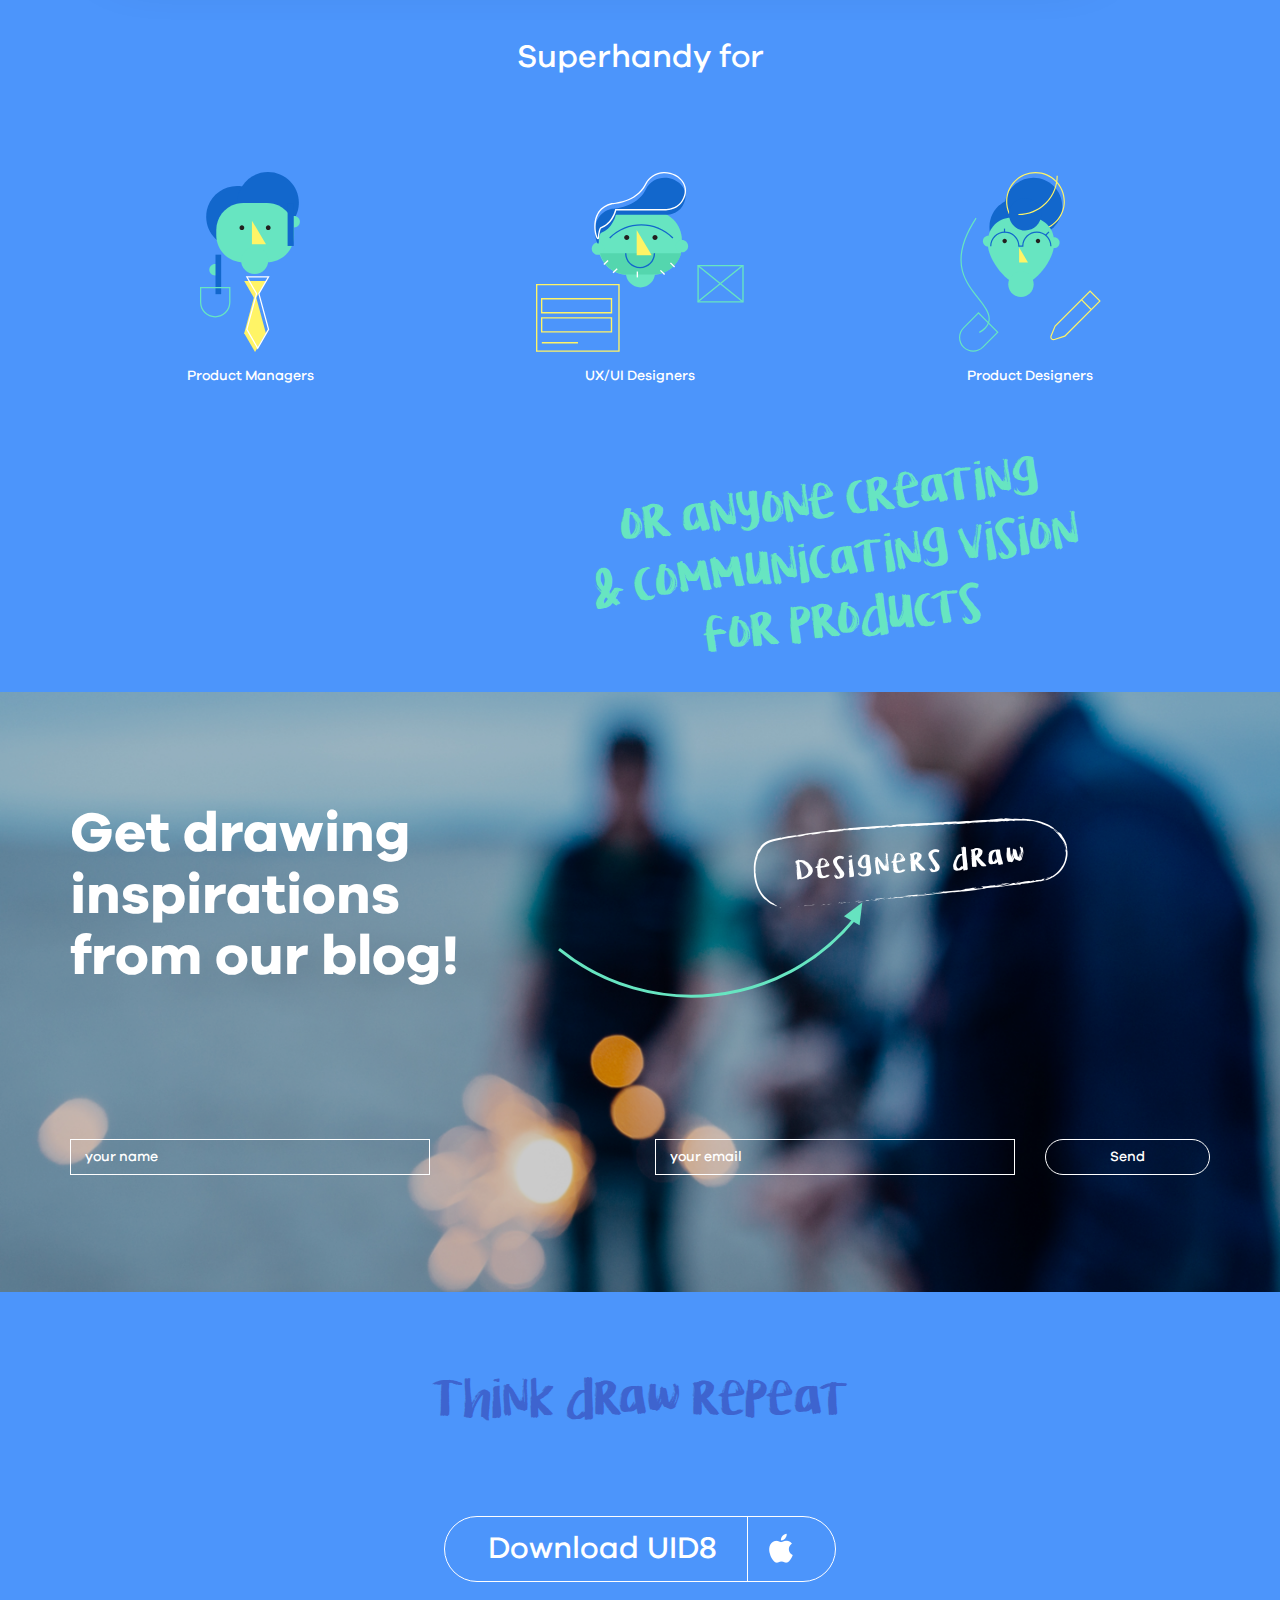
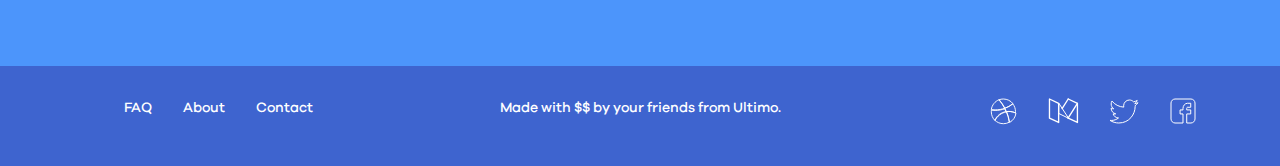
==== commit 6b3d4636: "Merge branch 'master' of https://github.com/ultimoconsulting/uid8 into animation" ====
--- a/index.html
+++ b/index.html
@@ -11,6 +11,7 @@
     <link href="css/bootstrap.min.css" rel="stylesheet">
     <link href="css/main.css" rel="stylesheet">
     <link href="css/animate.css" rel="stylesheet">
+    <script src="https://ajax.googleapis.com/ajax/libs/jquery/1.12.4/jquery.min.js"></script>
     <script src="js/wow.js"></script>
     <!-- HTML5 shim and Respond.js for IE8 support of HTML5 elements and media queries -->
     <!-- WARNING: Respond.js doesn't work if you view the page via file:// -->
@@ -27,11 +28,16 @@
       <header>
         <div class="container">
           <div class="row">
-            <div class="col-md-2 col-sm-6 col-xs-6">
-              <a href="#"><img src="img/logo.svg" alt="UID8" /></a>
-            </div>
-            <div class="col-md-2 col-md-offset-8 col-sm-6 col-xs-6 text-right download">
-              <a href="#" class="btn" role="button"><span>Download</span></a>
+            <div class="col-md-2 col-sm-2 col-xs-3">
+              <a href="/uid8"><img src="img/logo.svg" alt="UID8" /></a>
+            </div>
+            <div class="col-md-2 col-sm-6 col-xs-6 pull-right text-right download">
+              <a href="#" class="btn" role="button">
+                  <div class="desc">Download</div>
+                  <div class="logo">
+                    <img src="img/logo-apple-big.png" alt="" />
+                  </div>
+                </a>
             </div>
           </div>
           <div class="row">
@@ -427,27 +433,30 @@
           </div>  
       </section>
       <!-- end of #inspirations -->
-<!--
-      <section id="video">
+
+      <section id="thinkdraw">
         <div class="container">
           <h2>Think draw repeat</h2>
-          <img src="img/videoplaceholder.svg" alt="" width="100%" />
           <div class="row">
             <div class="col-md-12 download text-center">
-                <a href="#" class="btn" role="button"><span>Download</span></a>
+                <a href="#" class="btn" role="button">
+                  <div class="desc">Download UID8</div>
+                  <div class="logo">
+                    <img src="img/logo-apple-big.png" alt="" />
+                  </div>
+                </a>
             </div>
           </div>
         </div>
       </section>
--->      
-      <!-- end of #video -->
+      <!-- end of #thinkdraw -->
 
       <footer>
         <div class="container">
           <div class="row">
             <div class="col-md-4 col-sm-6 text-left">
               <ul class="footer-list">
-                <li><a href="#">FAQ</a></li>
+                <li><a href="faq.html">FAQ</a></li>
                 <li><a href="#">About</a></li>
                 <li><a href="#">Contact</a></li>
               </ul>
@@ -459,8 +468,8 @@
               <ul class="footer-list">
                 <li><a href="#"><img src="img/ico-dribble.svg" alt="Dribble"></a></li>
                 <li><a href="#"><img src="img/ico-medium.svg" alt="Medium"></a></li>
-                <li><a href="#"><img src="img/ico-twitter.svg" alt="Twitter"></a></li>
-                <li><a href="#"><img src="img/ico-facebook.svg" alt="Facebook"></a></li>
+                <li><a href="https://twitter.com/uid8app"><img src="img/ico-twitter.svg" alt="Twitter"></a></li>
+                <li><a href="https://www.facebook.com/uid8app/"><img src="img/ico-facebook.svg" alt="Facebook"></a></li>
               </ul>
             </div>
           </div>
@@ -470,192 +479,10 @@
     
   </div>
     <!-- jQuery (necessary for Bootstrap's JavaScript plugins) -->
-    <script src="https://ajax.googleapis.com/ajax/libs/jquery/1.12.4/jquery.min.js"></script>
+
     <!-- Include all compiled plugins (below), or include individual files as needed -->
     <script src="js/bootstrap.min.js"></script>
     <script>
-      
-    /*
-      function check_if_in_view() {
-        var $window = $(window);
-
-        var window_height = $window.height();
-        var window_top_position = $window.scrollTop();
-        var window_bottom_position = (window_top_position + window_height);
-
-        $animation_elements = $("#ani-1st");
-        $animation_elements.push($("#ani-3rd"));
-        //$animation_elements.push($("#aniFirstRow"));
-
-        $.each($animation_elements, function() {
-          var $element = $(this);
-          var element_height = $element.outerHeight();
-          var element_top_position = $element.offset().top;
-          var element_bottom_position = (element_top_position + element_height);
-
-          var show8 = false;
-          //check to see if this current container is within viewport
-          if ((element_bottom_position >= window_top_position) &&
-              (element_top_position <= window_bottom_position)) {
-                $element.addClass('in-view');
-                if (($element.selector == '#ani-3rd') && (show8 == false)) {
-
-                  setTimeout(function () {
-                   
-                    $("#ani-8").animate({
-                      opacity: 1
-                      }, {
-                        duration: 500
-                      });//css({'opacity':1}, 2000);  
-                    show8 = true;
-
-                    $("#ani-1st").fadeTo().hide();
-                    $("#ani-2nd").fadeTo().hide();
-                    $("#ani-3rd").fadeTo().hide();
-                  }, 1000);
-                  
-                }
-
-              } 
-              else {
-              
-                $("#ani-1st").fadeIn().show();
-                $("#ani-2nd").fadeIn().show();
-                $("#ani-3rd").fadeIn().show();
-                 $("#ani-8").animate({
-                      opacity: 0
-                      }, {
-                        duration: 100
-                      });
-                $element.removeClass('in-view');
-              }
-        });
-
-      }
-       $(window).on('scroll resize', check_if_in_view);
-
-      */
-      /*** end check_if_in_view() ***/
-
-     
-      $(window).trigger('scroll');
-
-      function adjustVideo() {
-            var wWidth = $(window).width();
-            //standard tablet
-            if(wWidth > 768) {
-              $('#vid-kartki').attr("autoplay", "autoplay");
-              //$('#vid-smietnik').attr("autoplay", "autoplay");
-              $('#vid-kartki').get(0).play();
-              //$('#vid-smietnik').get(0).play();
-            } 
-            else {
-              $('#vid-kartki').attr("preload", "none");
-              $('#vid-smietnik').attr("preload", "none");
-              $('#vid-kartki').get(0).load();
-              $('#vid-smietnik').get(0).load();
-
-            }
-           }
-      /*** end adjustVideo() ***/
-
-      var media = $("#vid-smietnik");
-            var tolerancePixel = 40;
-            var videoStarted = false;
-            function checkMedia(){
-                // Get current browser top and bottom
-                var scrollTop = $(window).scrollTop() + tolerancePixel;
-                var scrollBottom = $(window).scrollTop() + $(window).height() - tolerancePixel;
-                var wWidth = $(window).width();
-                media.each(function(index, el) {
-                  
-                    var yTopMedia = $(this).offset().top;
-                    var yBottomMedia = $(this).height() + yTopMedia;
-
-                    if(scrollTop < yBottomMedia && scrollBottom > yTopMedia && videoStarted == false && wWidth > 768){ 
-                    //view explaination in `In brief` section above
-                        $(this).get(0).play();
-                        videoStarted = true;
-                    } else {
-                       // $(this).get(0).pause();
-                    }
-                });
-
-                //}
-            }
-            
-            $(document).on('scroll', checkMedia);
-
-        $(document).ready(function() {
-
-          adjustVideo();
-
-
-
-
-          var currentActive; var nextActive; var previousActive;
-
-          //currect active feature in meet uid8
-          function detectCurrentFreature() {
-            currentActive = $(".gallery-container").children(".active");
-            nextActive = currentActive.next();
-            previousActive = currentActive.prev();
-            
-            //doesn't have a previous gallery-feature sibling
-            if (previousActive.length == 0) {
-              previousActive = $(".gallery-feature").last();
-            }
-            //doesn't have a next gallery-feature sibling
-            if (nextActive.attr("class") == "arrow-back") {
-              nextActive = $(".gallery-feature").first();
-            }
-          }
-
-
-          $('.arrow-back').click(function(){
-            detectCurrentFreature();
-            currentActive.removeClass("active");
-            previousActive.addClass("active");
-          });
-
-          $('.arrow-next').click(function(){
-            detectCurrentFreature();
-            currentActive.removeClass("active");
-            nextActive.addClass("active");
-          });
-
-       
-
-          //carousel for features
-         $('.gallery-feature').click(function(){
-            var id = $(this).attr("id").substr(4);
-            var prevActive = $(".gallery-container").children(".active").attr("id").substr(4);
-            
-            if(id != prevActive) {
-              $("#pic-"+id).css("z-index", "50");
-              $("#pic-"+prevActive).fadeTo(1000, 0.1, function(){
-                $(".screens > div").not("#pic-"+id).css("z-index", "1");
-                $("#pic-"+id).css("z-index", "100");  
-                $("#pic-"+prevActive).fadeTo(0, 1);
-              });
-              $(".gallery-feature").removeClass("active");
-              $(this).addClass("active");  
-            }
-         });
-
-
-        });
-
-        //reposition text depending on screen width
-        $(window).resize(function() {
-            adjustVideo();
-
-            var smietnikHeight = $('#vid-smietnik').height();
-            $('.2nddsec').css('margin-top', smietnikHeight-250 +'px');
-       });
-
-
-
 
     </script>
     <script src="js/main.js"></script>
--- a/css/main.css
+++ b/css/main.css
@@ -71,6 +71,8 @@
 	width: 100%;
 }
 
+
+
 /****** START: Header *****/
 
 header {
@@ -93,9 +95,7 @@
 	padding: 0 5em;
 }
 
-video::-webkit-media-controls-start-playback-button {
-  display: none !important;
-}
+
 
 h1 {
 	font-size: 8em;
@@ -114,36 +114,95 @@
 /****** START: Header *****/
 
 
-
-
 /****** START: Download Button *****/
 
 .download .btn {
-	background: url('../img/logo-apple.svg') no-repeat 80% 30%;
+
 	border: 1px solid #fff;
 	border-radius: 2em;
 	color: #fff;
 	font-family: 'GalanoGrotesque-Medium';
-	padding-left: 2em;
-	padding-right: 4em;
-}
-
-.download .btn span {
-}
-
-.download .btn .logo-apple {
-	background: url(../img/logo-apple.svg) no-repeat center center;
-	border-left: 1px solid #fff;
-	display: block;
-	float: right;
-	height: 21px;
-	width: 18px;
+}
+
+.download {
+	font-size: 1em;
+	display: table;
+}
+
+.download .btn {
+	border-radius: 4em;
+	padding-bottom: 0;
+	padding-right: 3em;
+	padding-top: 0;
+}
+
+.download .desc {
+	border-right: 1px solid #fff;
+	display: table-cell;
+	font-size: 2.4em;
+	line-height: 2em;
+	padding: 0 1em;
+	padding-top: 2px;
+}
+
+.download .logo {
+	 display: table-cell;
+	 margin-top: -1px;
+	 padding-left: 1.5em;
+	 vertical-align: middle;
 }
 
 /****** END: Download Button *****/
 
 
-
+/****** START: #faq *****/
+#faq {
+	 
+	margin-bottom: 5em;
+}
+
+#faq .row {
+	margin: 3em auto 5em auto;
+}
+
+#faq .single-question:nth-of-type(odd) {
+	background: url('../img/bg-sketch.png') left center no-repeat;
+}
+
+#faq .single-question:nth-of-type(even) {
+	background: url('../img/bg-sketch-2.png') right center no-repeat;
+}
+
+.answer {
+	/*
+	display: none;
+	max-width: 850px;
+	*/
+	font-size: 1.75em;
+	padding: 0 2em;
+	
+}
+
+.question {
+	color: #67E5C1;
+	cursor: pointer;
+	font-family: 'GalanoGrotesque-Bold';
+    font-size: 3em;
+	/* 
+	padding: 0 2em;
+	*/
+}
+
+/****** END: #faq *****/
+
+
+header .download .btn {
+	font-size: 7px;
+}
+
+header .download .logo img {
+	width: 17px;
+}
 
 
 /****** START: #Bin *****/
@@ -630,21 +689,30 @@
 	z-index: 1;
 }
 
-/****** START: #video *****/
-
-#video h2 {
+/****** START: #thinkdraw *****/
+
+#thinkdraw h2 {
 	color: #3E64CF;
 	font-family: 'KGLifeisMessy';
-	font-size: 4em;
+	font-size: 3em;
 	margin-top: 2em;
 	text-align: center;
 }
 
-#video .download {
+#thinkdraw .download {
 	font-size: 2em;
-}
-
-/****** END: #video *****/
+	margin: 3em auto;
+}
+
+#thinkdraw .download .desc {
+	font-size: 2.2em;
+}
+
+#thinkdraw .download .logo img {
+	margin-top: -2px;
+}
+
+/****** END: #thinkdraw *****/
 
 
 /****** START: footer *****/
@@ -692,6 +760,9 @@
 
 /* Medium Devices, Desktops */
 @media only screen and (max-width : 992px) {
+	#faq .single-question {
+		background: none!important;
+	}
 
     #icons-uid8 {
     	text-align: center;
@@ -770,7 +841,10 @@
 
 /* Extra Small Devices, Phones */ 
 @media only screen and (max-width : 480px) {
-    
+    header .container .row:nth-of-type(1) {
+    	padding-right: 0;
+    }
+
 	h1 {
     	font-size: 4.5em;
     }
@@ -853,6 +927,9 @@
     	display: none;
     }
 
+    #thinkdraw .download .desc {
+    	font-size: 1.8em;
+    }
 }
 
 /* Custom, iPhone Retina */ 
@@ -860,3 +937,7 @@
     
 
 }
+
+video::-webkit-media-controls-start-playback-button {
+  display: none !important;
+}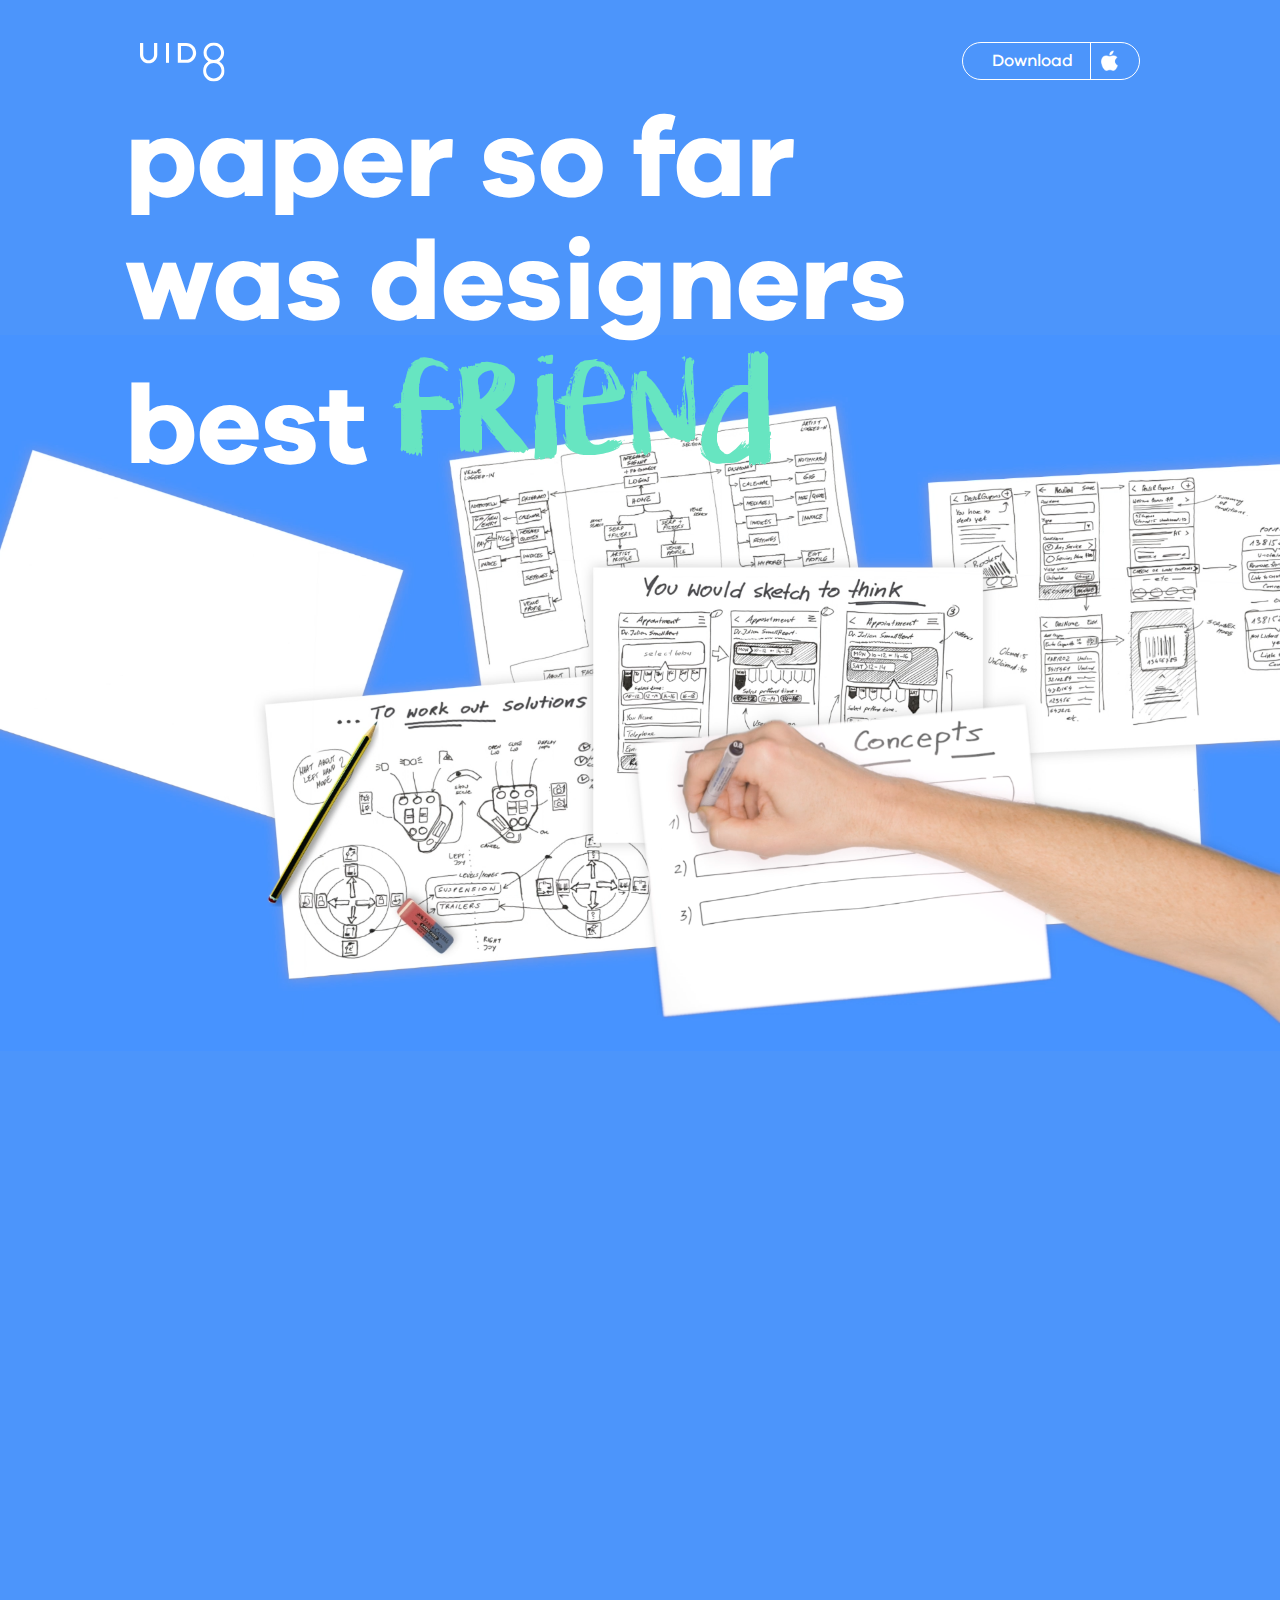
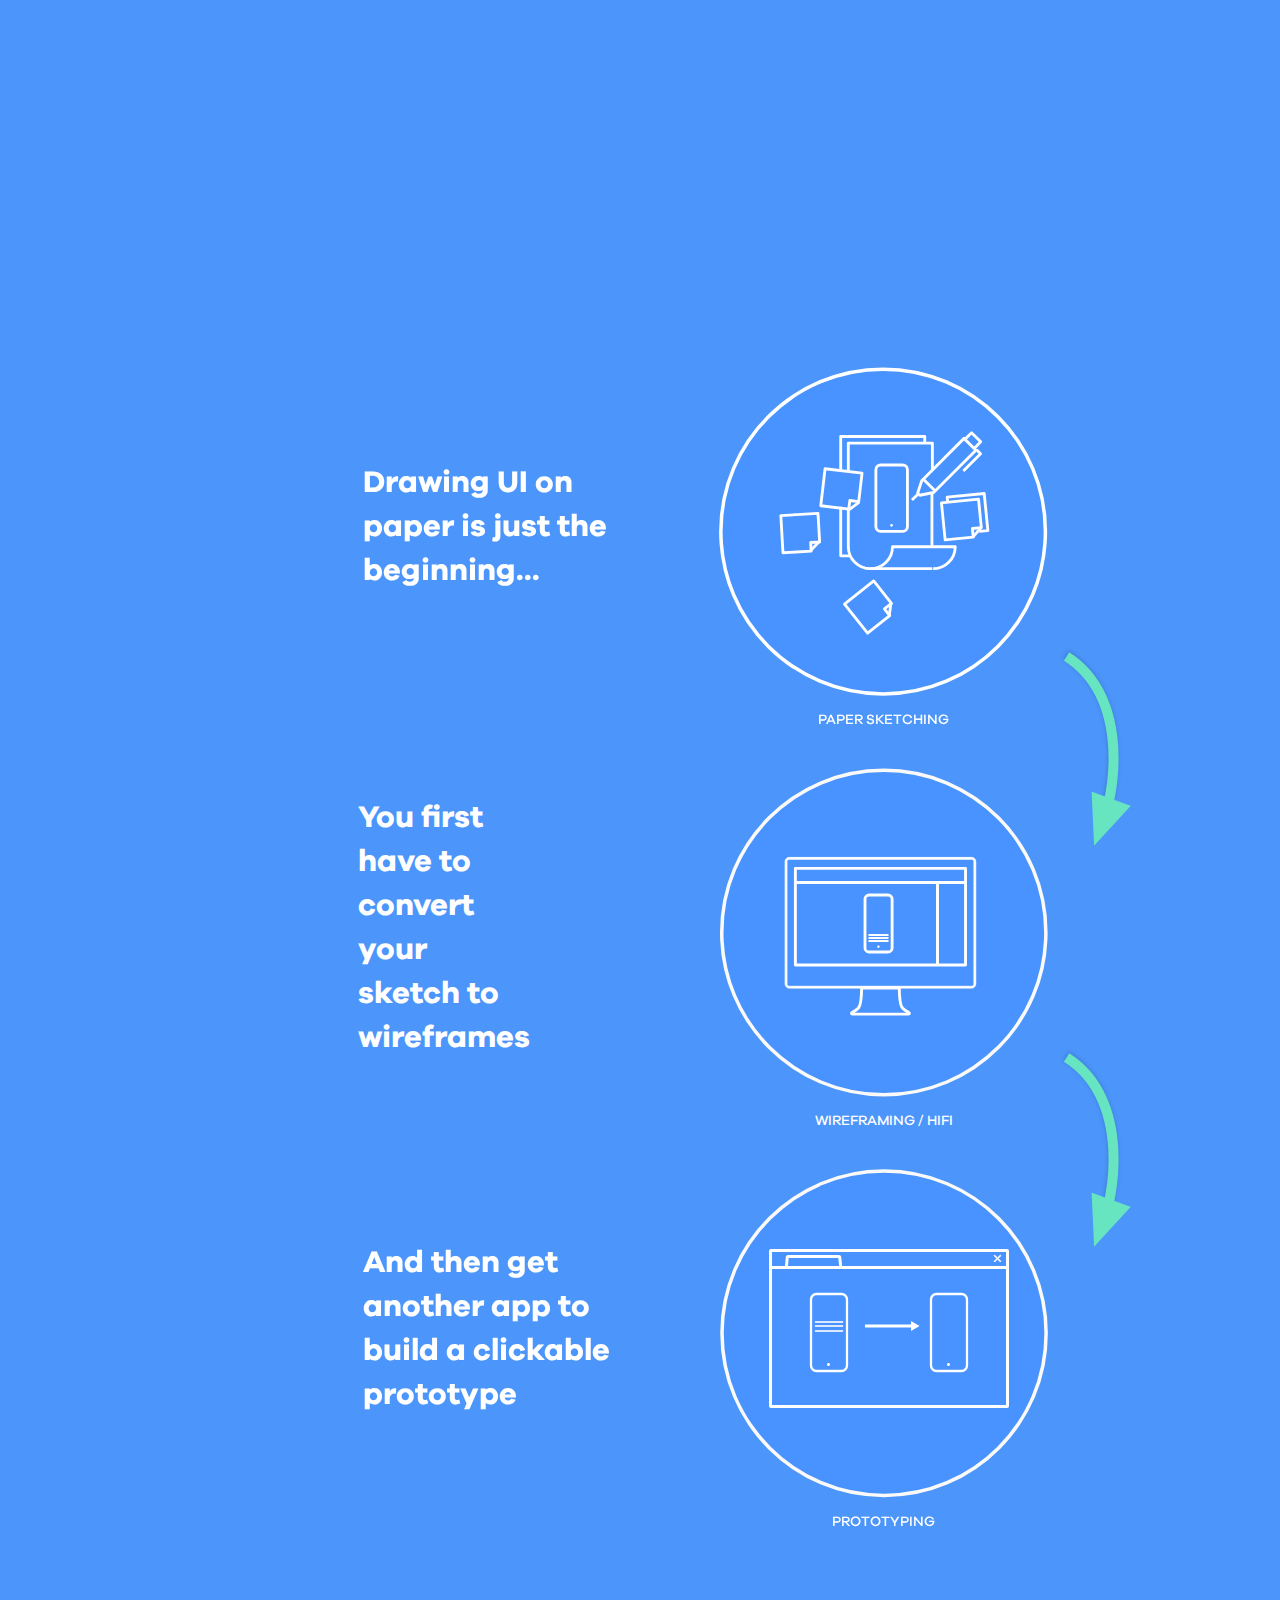
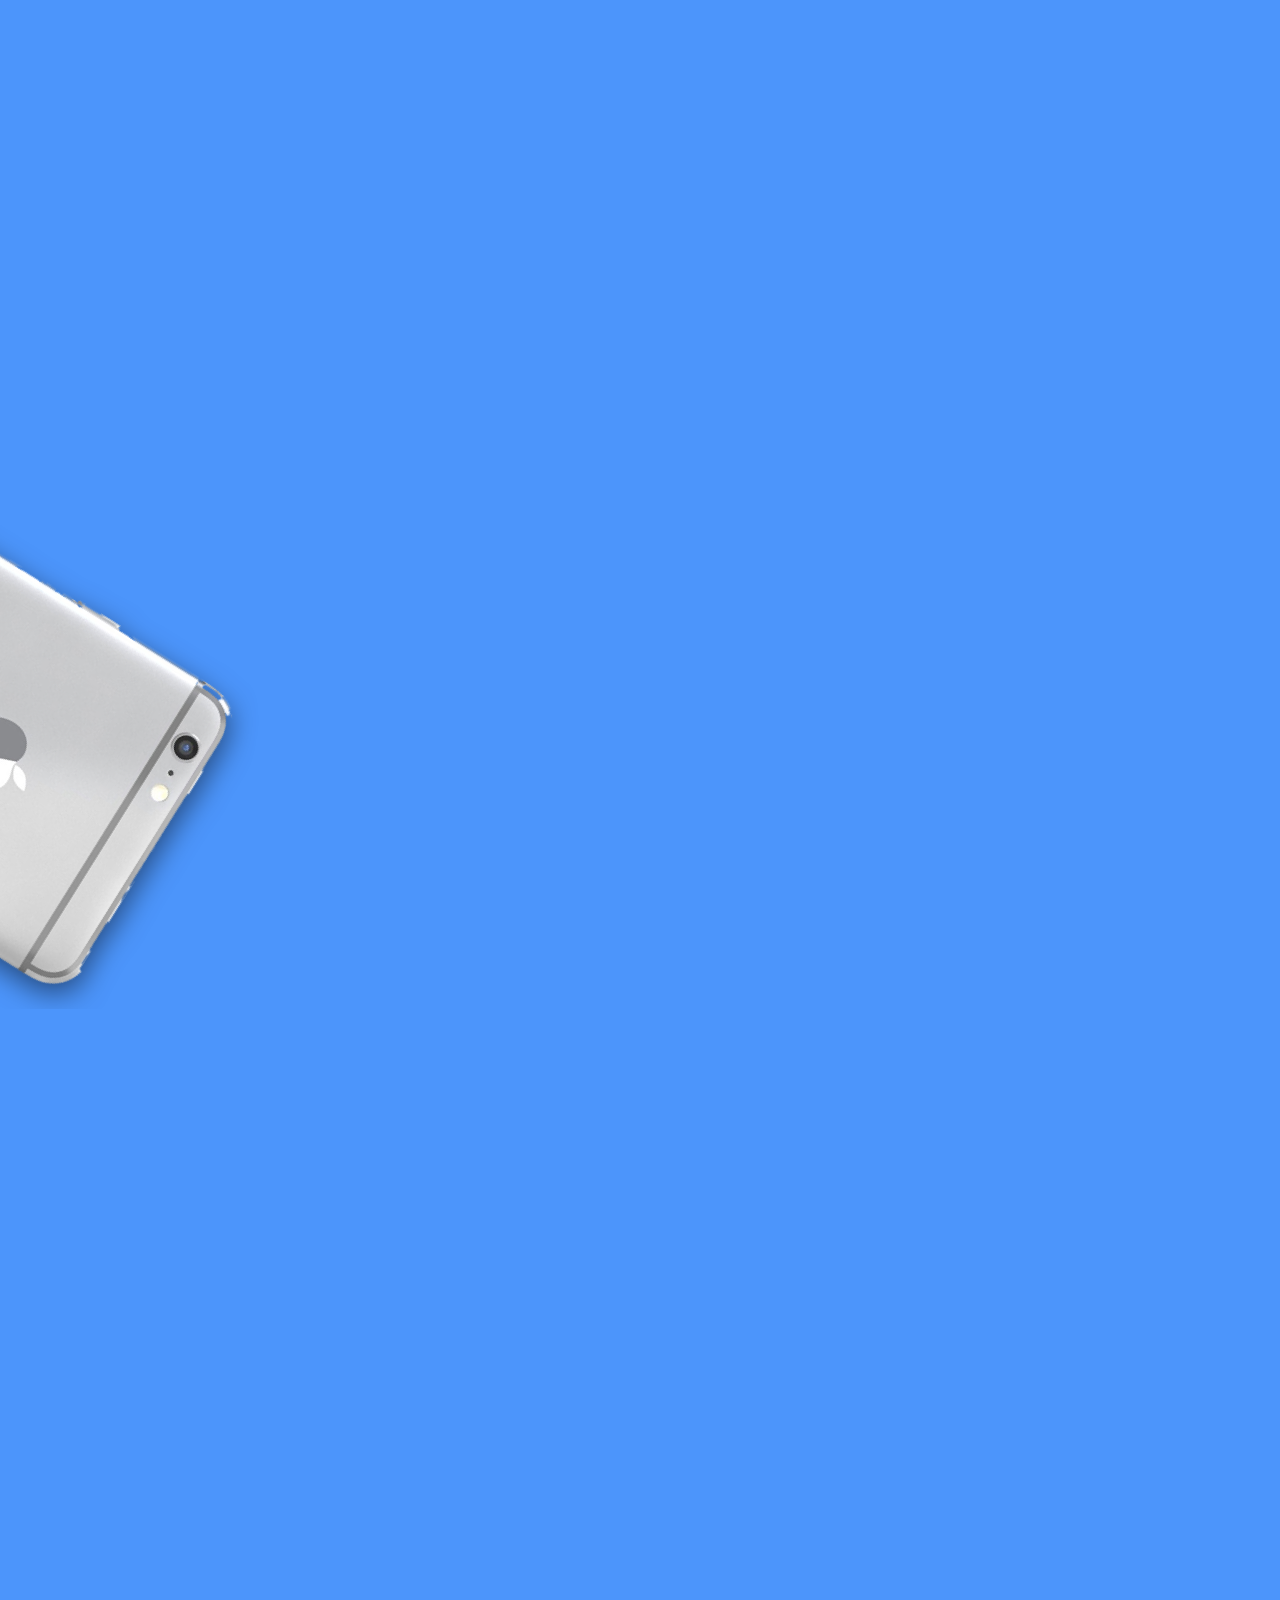
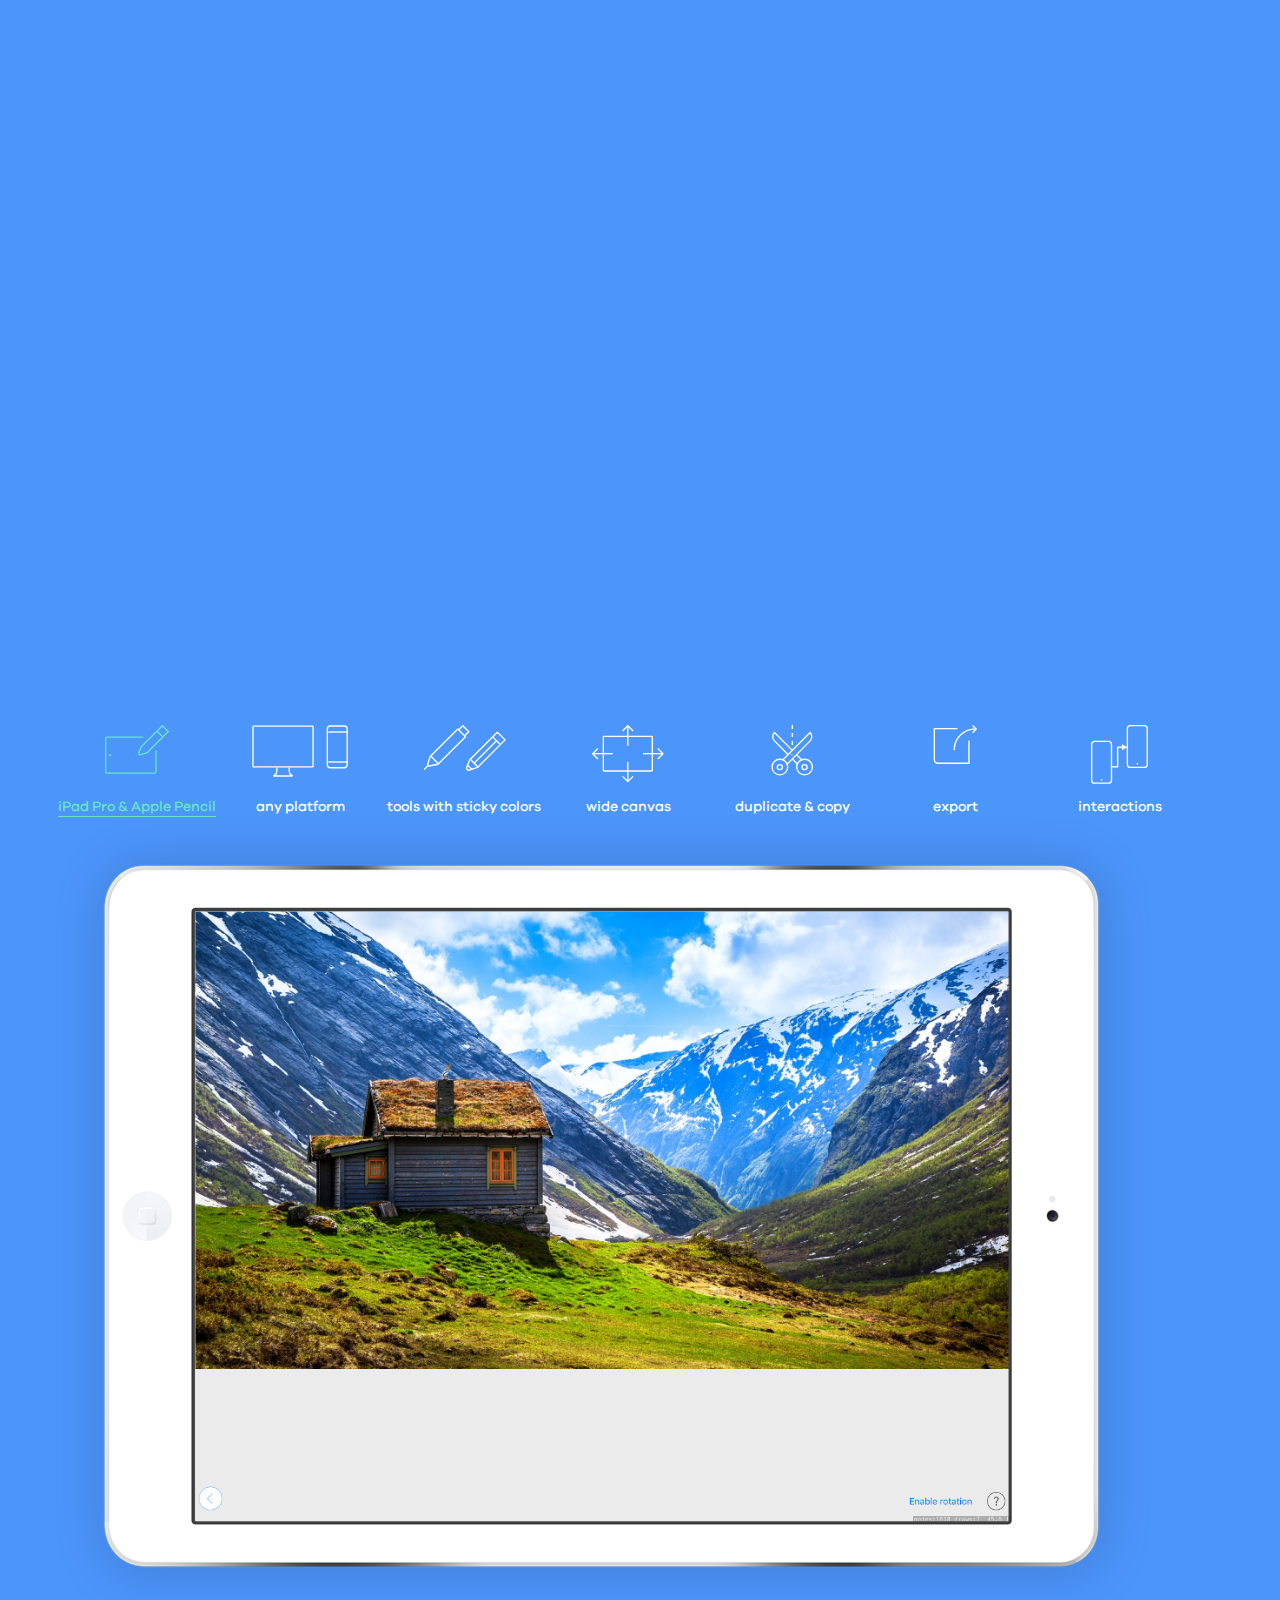
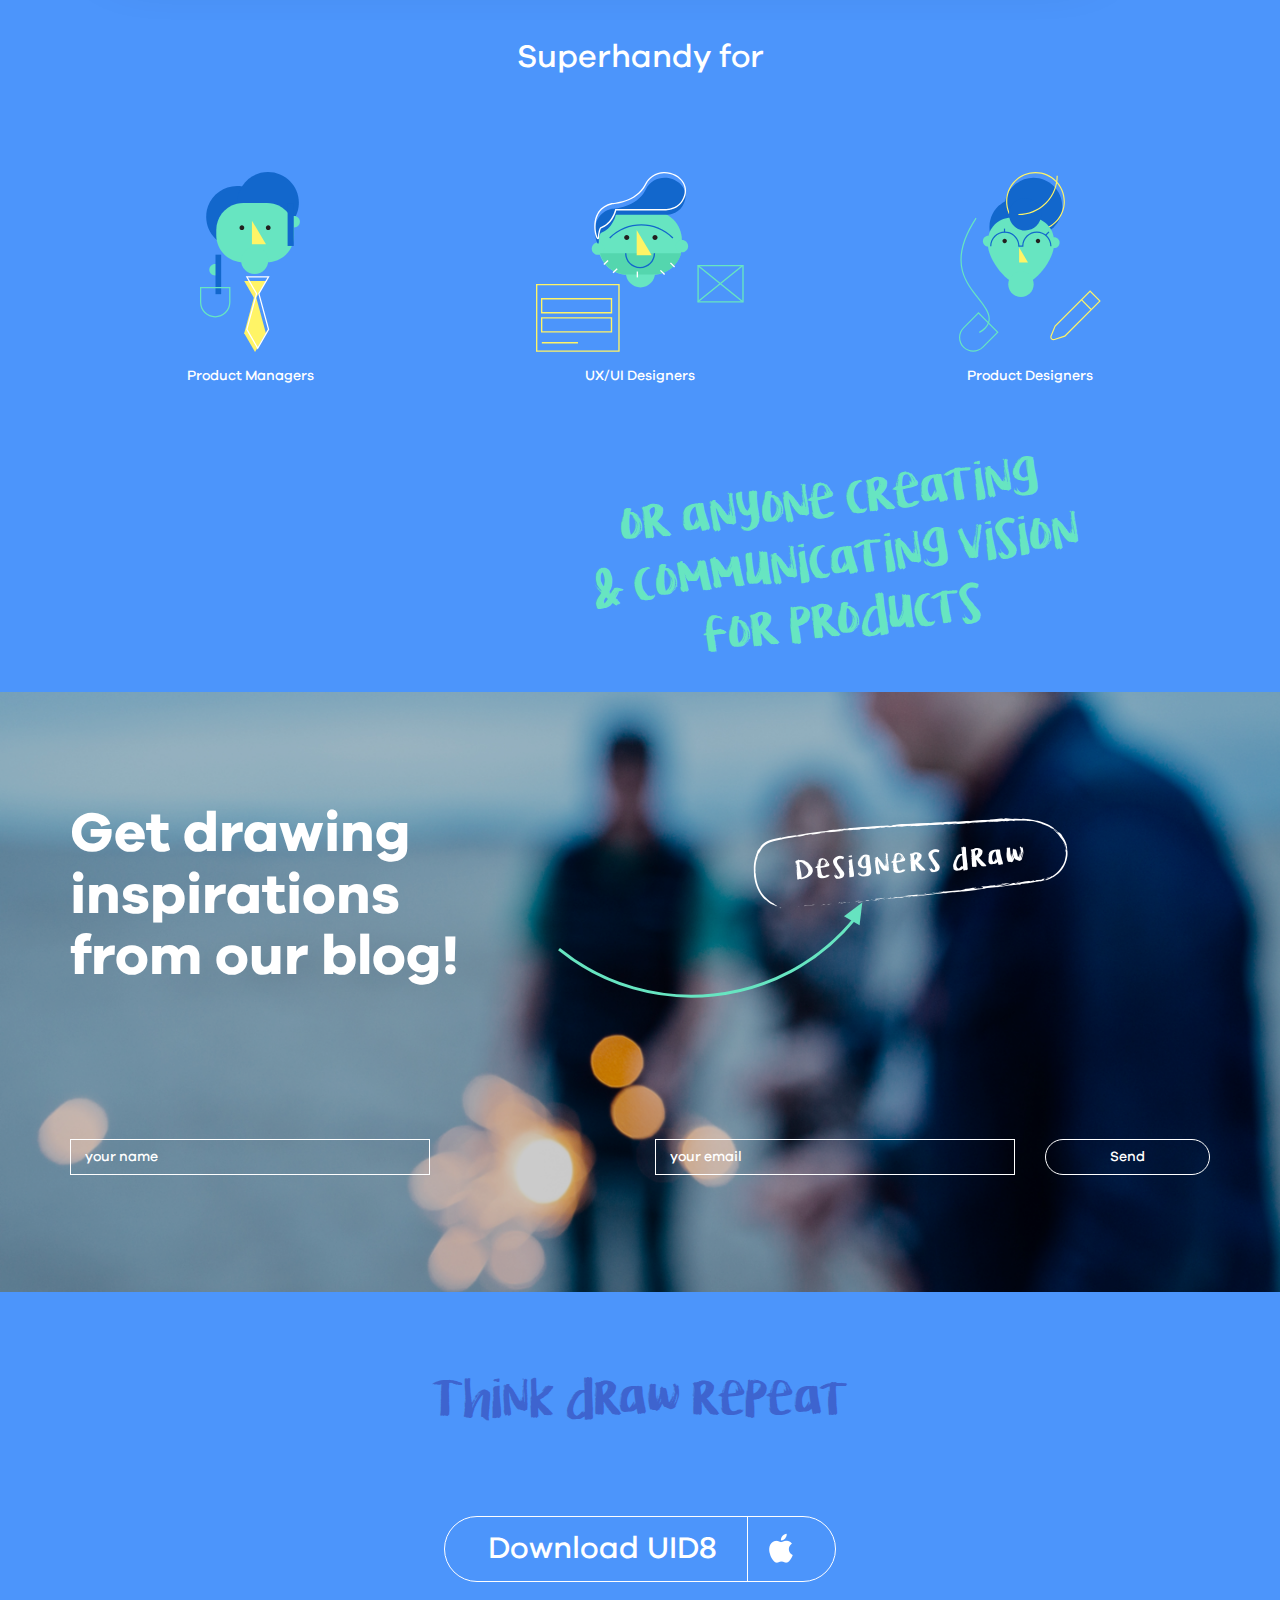
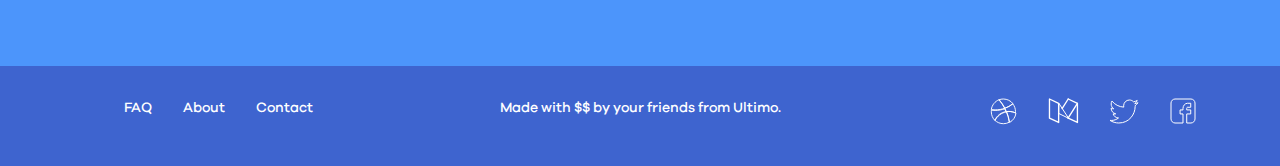
==== commit 5fa56caa: "Animation" ====
--- a/index.html
+++ b/index.html
@@ -88,7 +88,7 @@
                         <div class="col-md-5 col-sm-12  col-xs-12 icons">
                             <img class="icon" src="img/icon-draw.svg" alt="" data-scroll-animation="25 30"/>
                             <div data-scroll-animation="25 30 opacity 0 1|30 60 border-width 5 50 {x}px" style="border: 5px solid white; border-radius: 50%; width: 330px; height: 330px; position: absolute; top: 0px; left: 78px; opacity: 0;"></div>
-                            <div class="animation-logo" data-scroll-animation="60 75 opacity 0 1" style="opacity: 1; position: absolute;transform: scale(5.48);width: 950px;top: 395px;right: 759px;">
+                            <div class="animation-logo" data-scroll-animation="60 75 opacity 0 1" style="opacity: 0; position: absolute;transform: scale(5.48);width: 950px;top: 395px;right: 838px;">
                                 <h2><p data-scroll-animation="75 100 opacity 0 1" style="opacity: 0; display: inline">Meet </p><img src="img/logo-uid8-bg.svg" alt="UID8" /></h2>
                                 <h3 data-scroll-animation="75 100 opacity 0 1" style="opacity: 0;">Sketch UI &amp; Prototype interactions all in one app</h3>
                             </div>
@@ -102,8 +102,8 @@
                         <div class="row" id="aniSecondRow">
                             <div class="col-md-3 col-md-offset-3 col-sm-12 col-xs-12 desc">
                                 <div data-scroll-animation="10 20">You first have to convert your sketch  to wireframes</div>
-                                <div data-scroll-animation="15 20 opacity 0 1" style="opacity: 0;">
-                                    <div data-scroll-animation="25 30">WELL THESE DAYS ARE GONE!</div>
+                                <div data-scroll-animation="25 30 opacity 0 1" style="opacity: 0;">
+                                    <div data-scroll-animation="25 40">WELL THESE DAYS ARE GONE!</div>
                                 </div>
                             </div>
                             <div class="col-md-5 col-sm-12 col-xs-12 icons">
@@ -115,7 +115,7 @@
                             </div>
                         </div>
                         <div class="row" id="aniThridRow" data-scroll-animation="10 20 top 0 -236 {x}px">
-                            <div class="col-md-3 col-md-offset-3 col-sm-12  col-xs-12 desc" data-scroll-animation="15 20">And then get another app to build a clickable prototype</div>
+                            <div class="col-md-3 col-md-offset-3 col-sm-12  col-xs-12 desc" data-scroll-animation="15 24">And then get another app to build a clickable prototype</div>
                             <div class="col-md-5 col-sm-12  col-xs-12 icons">
                                 <img class="icon" src="img/icon-prototype.svg" alt="" data-scroll-animation="25 30"/>
                                 <div data-scroll-animation="25 30 opacity 0 1|30 60 border-width 5 50 {x}px|30 60 top 0 -50 {x}px" style="border: 5px solid white; border-radius: 50%; width: 330px; height: 330px; position: absolute; top: 0px; left: 78px; opacity: 0;"></div>
@@ -128,10 +128,39 @@
       </section>  
       <!-- end of #uid8-icons -->
 
+      <section id="icons-uid8-mobile">
+        <div class="container">
+          <div class="row wow fadeIn" id="aniFirstRow">
+            <div class="col-md-3 col-md-offset-3 col-sm-12 col-xs-12 desc">Drawing UI on paper is just the beginning...</div>
+            <div class="col-md-5 col-sm-12  col-xs-12 icons">
+              <img class="icon" src="img/icon-draw.svg" alt="" />
+              <p>Paper sketching</p>
+            </div>
+            <div class="col-md-1 hidden-sm hidden-xs">
+              <img class="arrow" src="img/arrow-down.png" alt="" />
+            </div>
+          </div>
+          <div class="row wow fadeIn" id="aniSecondRow">
+            <div class="col-md-3 col-md-offset-3 col-sm-12 col-xs-12 desc">You first have to convert your sketch  to wireframes</div>
+            <div class="col-md-5 col-sm-12  col-xs-12 icons"><img class="icon" src="img/icon-wireframe.svg" alt="" /><p>Wireframing / HIFI</p></div>
+            <div class="col-md-1 hidden-sm hidden-xs">
+              <img class="arrow" src="img/arrow-down.png" alt="" />
+            </div>
+          </div>
+          <div class="row wow fadeIn" id="aniThridRow">
+            <div class="col-md-3 col-md-offset-3 col-sm-12  col-xs-12 desc">And then get another app to build a clickable prototype</div>
+            <div class="col-md-5 col-sm-12  col-xs-12 icons"><img class="icon" src="img/icon-prototype.svg" alt="" /><p>Prototyping</p></div>
+          </div>
+
+        </div>
+      </section> 
+
       <section id="meet-uid8">
         <div class="container">
-          <!--<h2>Meet <img src="img/logo-uid8-bg.svg" alt="UID8" /></h2>-->
-          <!--<h3>Sketch UI &amp; Prototype interactions all in one app</h3>-->
+          <div id="meet-uid8-mobile">
+            <h2>Meet <img src="img/logo-uid8-bg.svg" alt="UID8" /></h2>
+            <h3>Sketch UI &amp; Prototype interactions all in one app</h3>
+          </div>
           
           <div class="row gallery-container">
             <div class="gallery-feature active" id="ico-pencil">
@@ -413,14 +442,14 @@
             </div>
                         
             <div class="row">
-              <form class="newsletter" action="https://app.getresponse.com/add_subscriber.html" accept-charset="utf-8" method="post">
+              <form class="newsletter" action="https://app.getresponse.com/add_subscriber.html" accept-charset="utf-8" method="post" >
                 <div class="col-md-4">
-                  <input type="text" required="required" placeholder="your name" />
+                  <input type="text" required="required" placeholder="your name">
                 </div>
                 <div class="col-md-4 col-md-offset-2">
-                  <input type="email" required="required" data-validation="required|email" placeholder="your email" />
+                  <input type="email" required="required" data-validation="required|email" name="email" placeholder="your email">
                   <input type="hidden" name="campaign_token" value="n4BFG">
-                  <input type="hidden" name="thankyou_url" value="http://uid8.net/thanks.html">
+                  <input type="hidden" name="thankyou_url" value="http://uid8app.com/thanks.html">
                   <input type="hidden" name="forward_data" value="">
                 </div>
                 <div class="col-md-2">
@@ -483,7 +512,18 @@
     <!-- Include all compiled plugins (below), or include individual files as needed -->
     <script src="js/bootstrap.min.js"></script>
     <script>
-
+    $(document).ready(function() {
+    var OSName="Unknown OS";
+  if (navigator.appVersion.indexOf("Win")!=-1) OSName="Windows";
+  if (navigator.appVersion.indexOf("Mac")!=-1) OSName="MacOS";
+  if (navigator.appVersion.indexOf("X11")!=-1) OSName="UNIX";
+  if (navigator.appVersion.indexOf("Linux")!=-1) OSName="Linux";
+      if(OSName == "Windows") {
+       console.log($(".wrapper"));
+        //$(".wrapper").css('background-color', '#4688fa !important;');
+        $('.wrapper').addClass('WindowsChrome');
+      }
+    });
     </script>
     <script src="js/main.js"></script>
   </body>
--- a/css/main.css
+++ b/css/main.css
@@ -264,6 +264,22 @@
 	position: relative;
 	height: 4000px;
 	margin-bottom: -470px;
+}
+
+#icons-uid8-mobile {
+	display: none;
+	background: url('../img/iphone.png') no-repeat left center;
+	font-family: 'GalanoGrotesque-Bold';
+	font-size: 2em;
+	margin-top: 5em;
+	position: relative;
+}
+
+#icons-uid8.animation-end .container {
+	position: absolute;
+	bottom: -244px;
+	left: 50%;
+	margin-left: -585px;
 }
 
 
@@ -330,32 +346,6 @@
 	top: 10em;
 }
 
-/*
-@keyframes uidanimation {
-	to { top: 200px; }
-}
-
-@keyframes uidshow {
-	to { opacity: 1; }
-}
-
-@keyframes uidhide {
-	to { opacity: 0; display: none; height: 0;}
-}
-
-@keyframes getsmaller {
-	to { transform: scale(0.2); }
-}
-
-@keyframes heightzero {
-	to { height: 0; }
-}
-
-@keyframes moveUp {
-	to { top: 0px; }
-}
-*/
-
 #icons-uid8 .animation {
 	position: relative;
 	height: 500px;
@@ -499,6 +489,8 @@
 
 #meet-uid8 {
 	text-align: center;
+	position: relative;
+	z-index: 10;
 }
 
 #meet-uid8 h2 {
@@ -575,6 +567,15 @@
 
 #meet-uid8 .fancy-green {
 	/*margin-bottom: 2em;*/
+}
+
+#meet-uid8-mobile {
+	display: none;
+}
+
+#meet-uid8-mobile h2 {
+	    letter-spacing: 12px;
+    text-transform: uppercase;
 }
 
 /****** START: #inspirations *****/
@@ -766,6 +767,12 @@
 
     #icons-uid8 {
     	text-align: center;
+    	display: none;
+    }
+
+    #icons-uid8-mobile {
+    	text-align: center;
+    	display: block;
     }
 
     #icons-uid8 .desc {
@@ -795,7 +802,12 @@
 	#icons-uid8 .animation .desc {
 		height: 100px;
 	}
-
+	#meet-uid8 {
+		top: 0;
+	}
+	#meet-uid8-mobile {
+		display: block;
+	}
 }
 
 /* Small Devices, Tablets */
@@ -938,6 +950,10 @@
 
 }
 
+.WindowsChrome {
+	background-color: #4688fa;
+}
+
 video::-webkit-media-controls-start-playback-button {
   display: none !important;
 }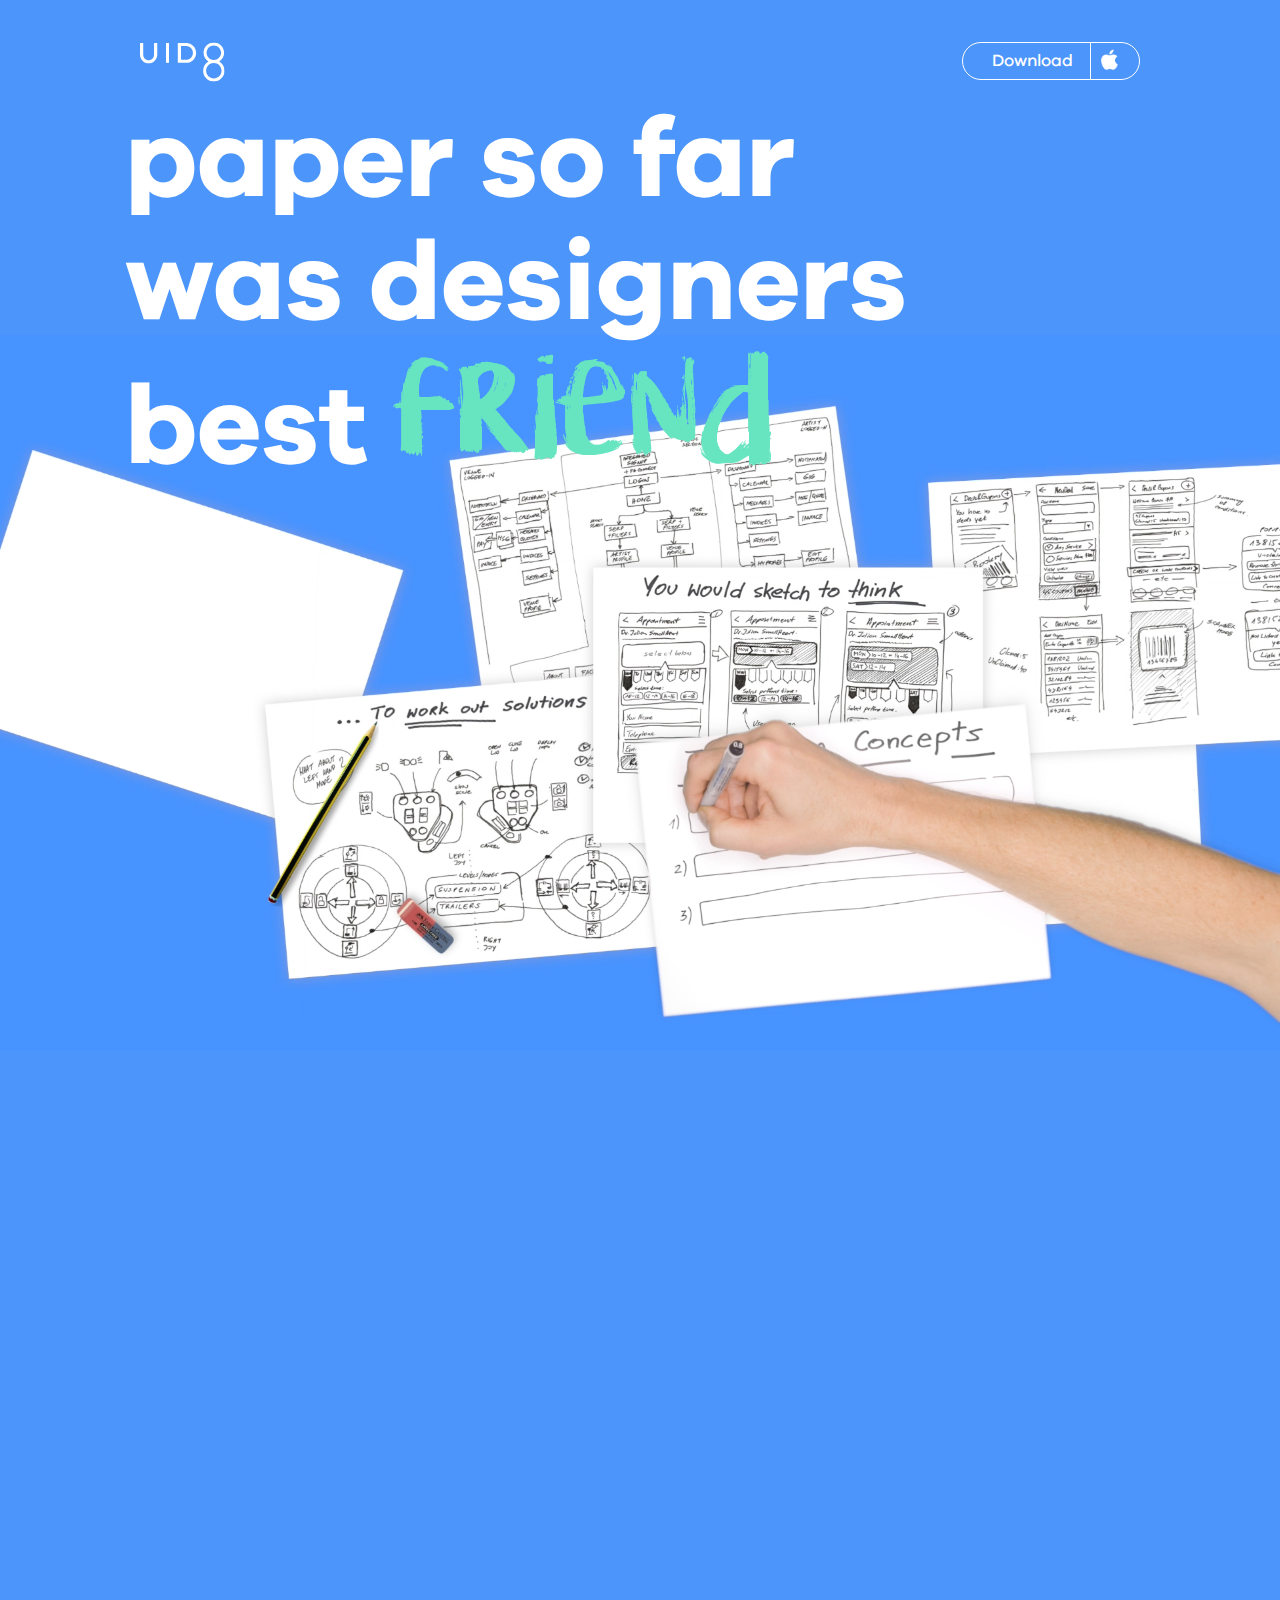
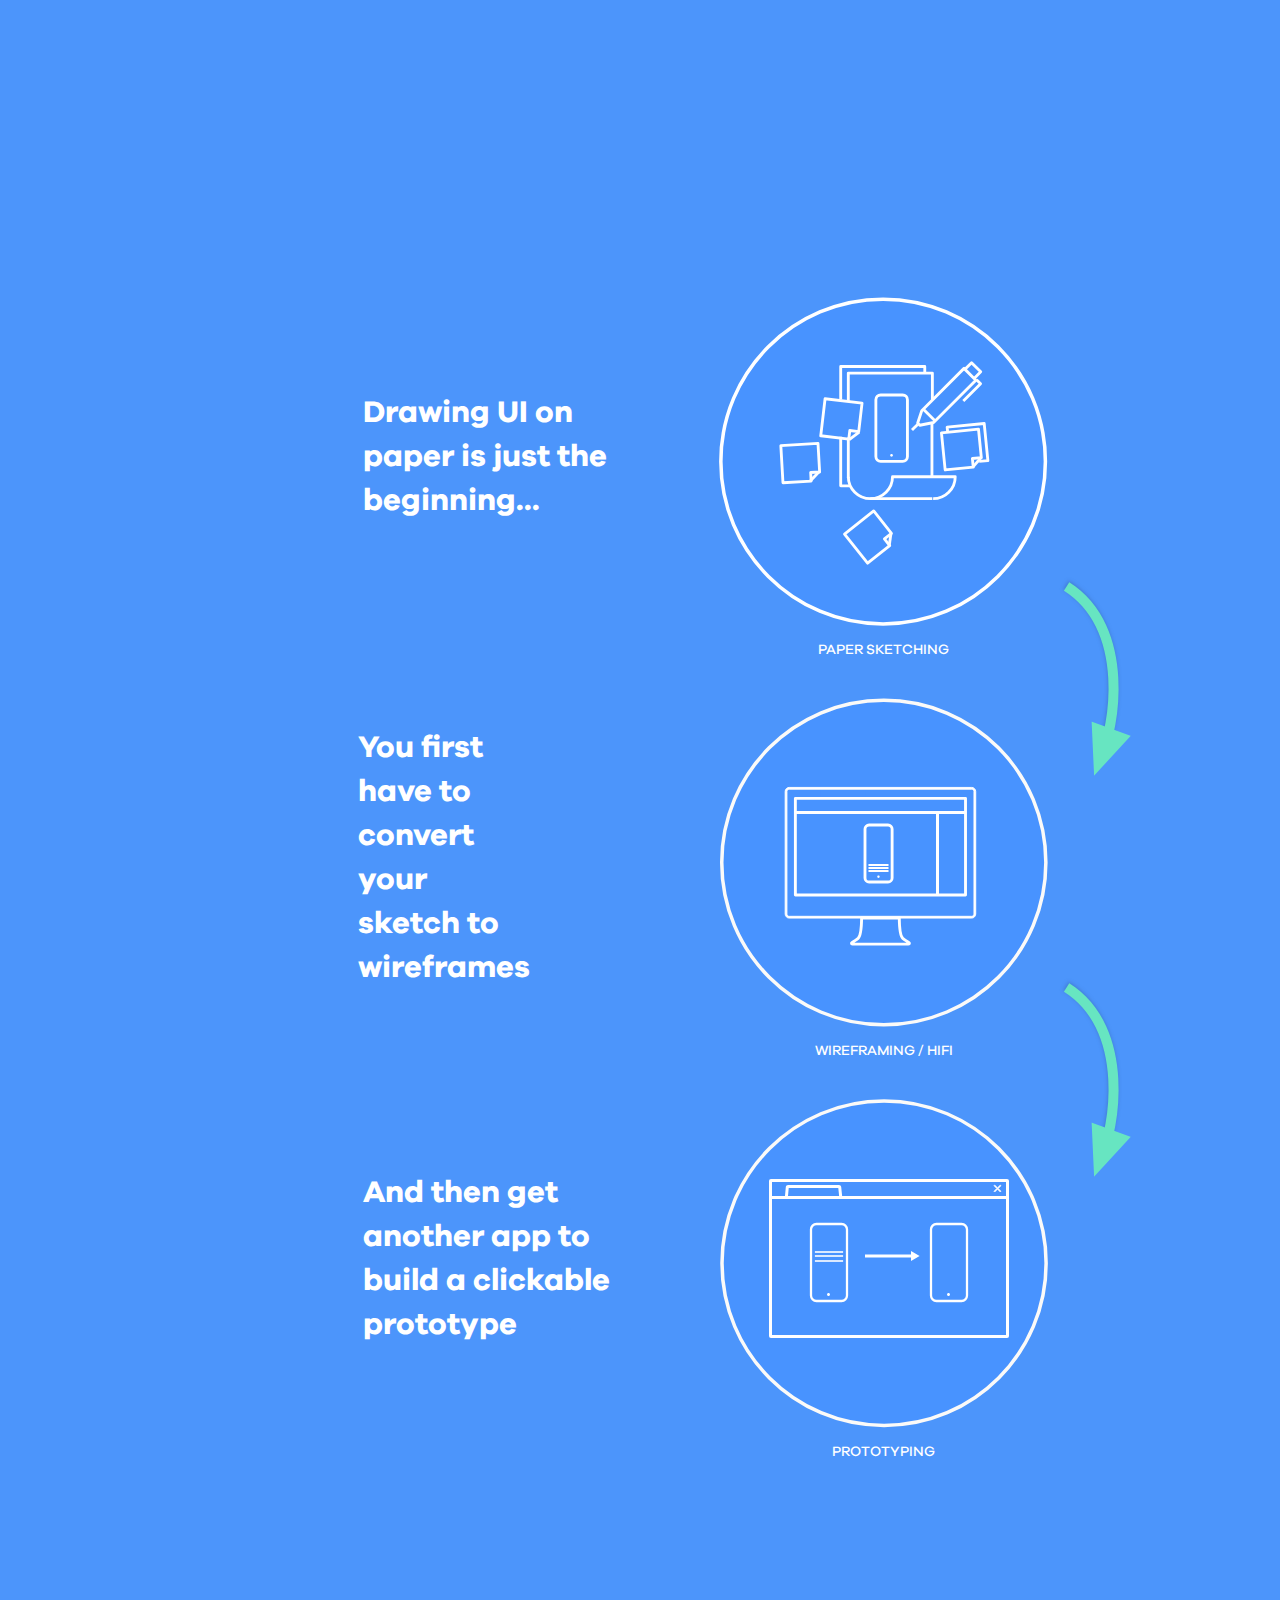
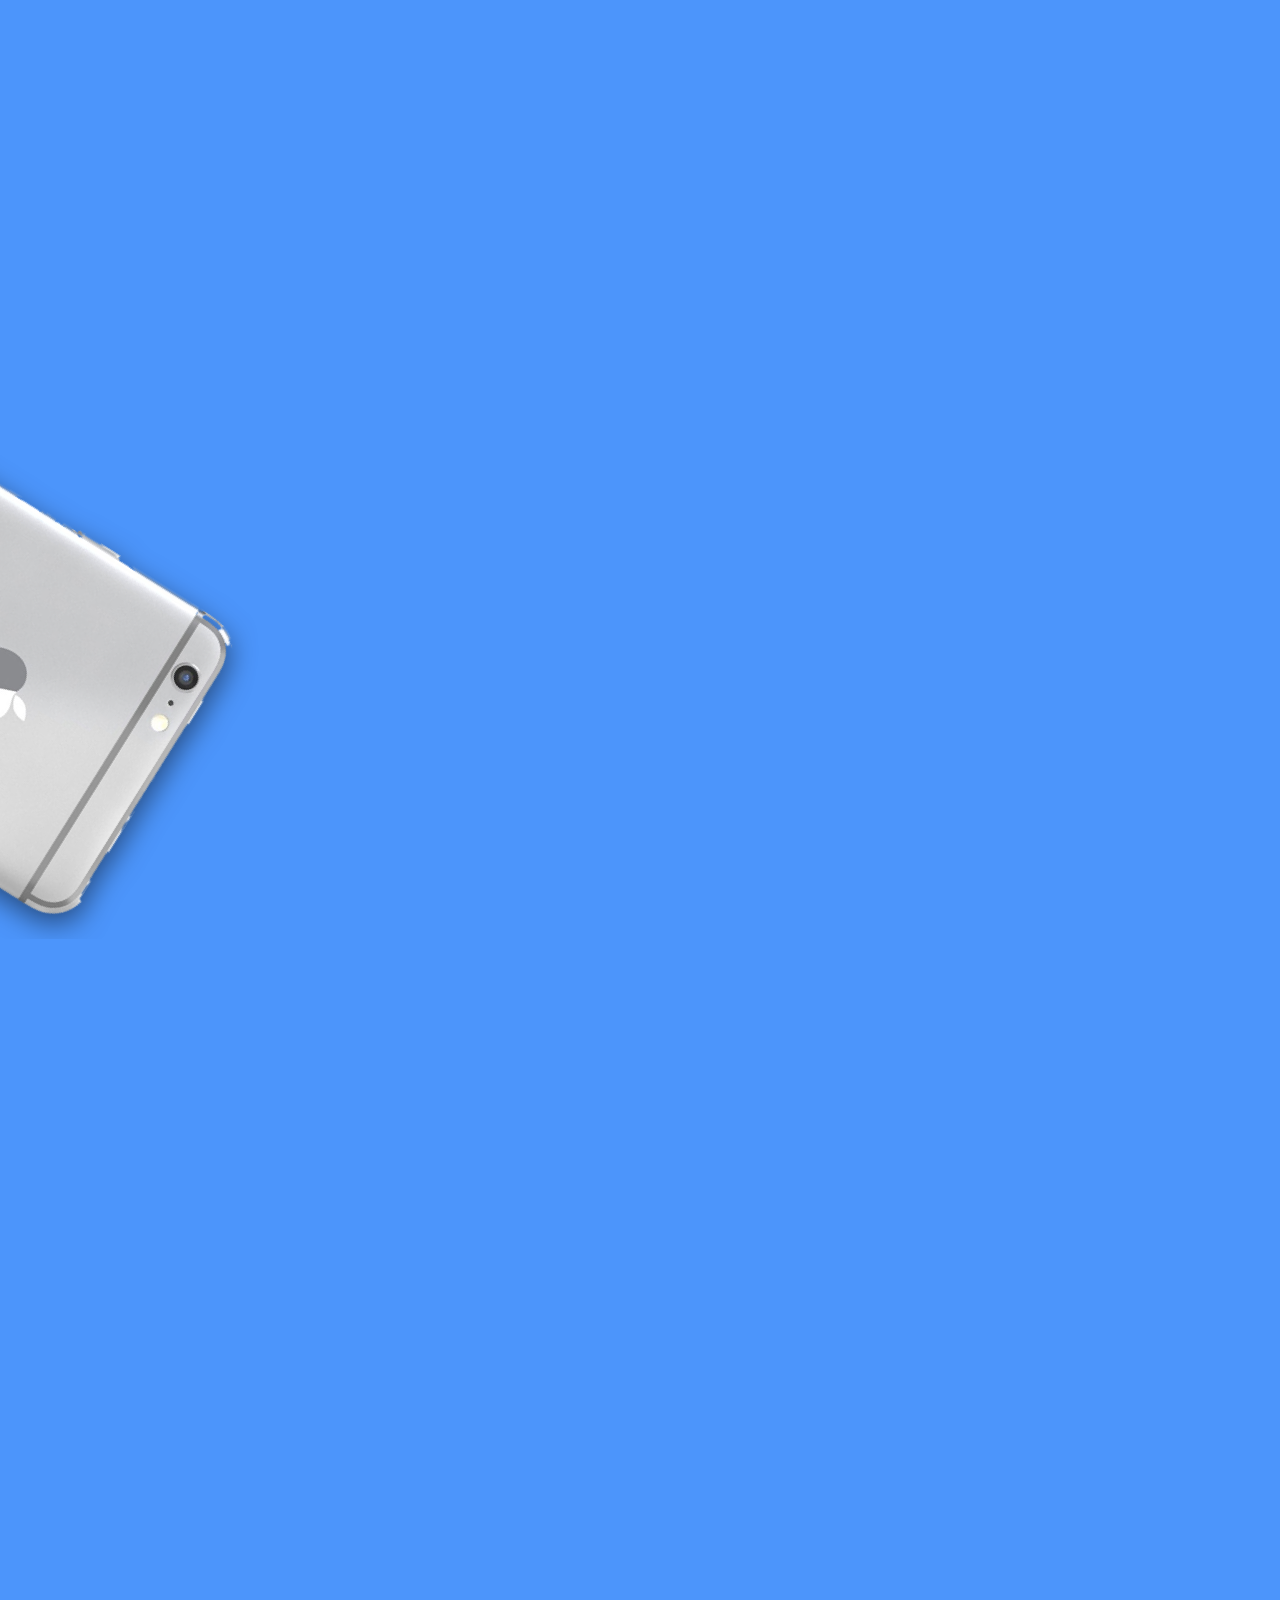
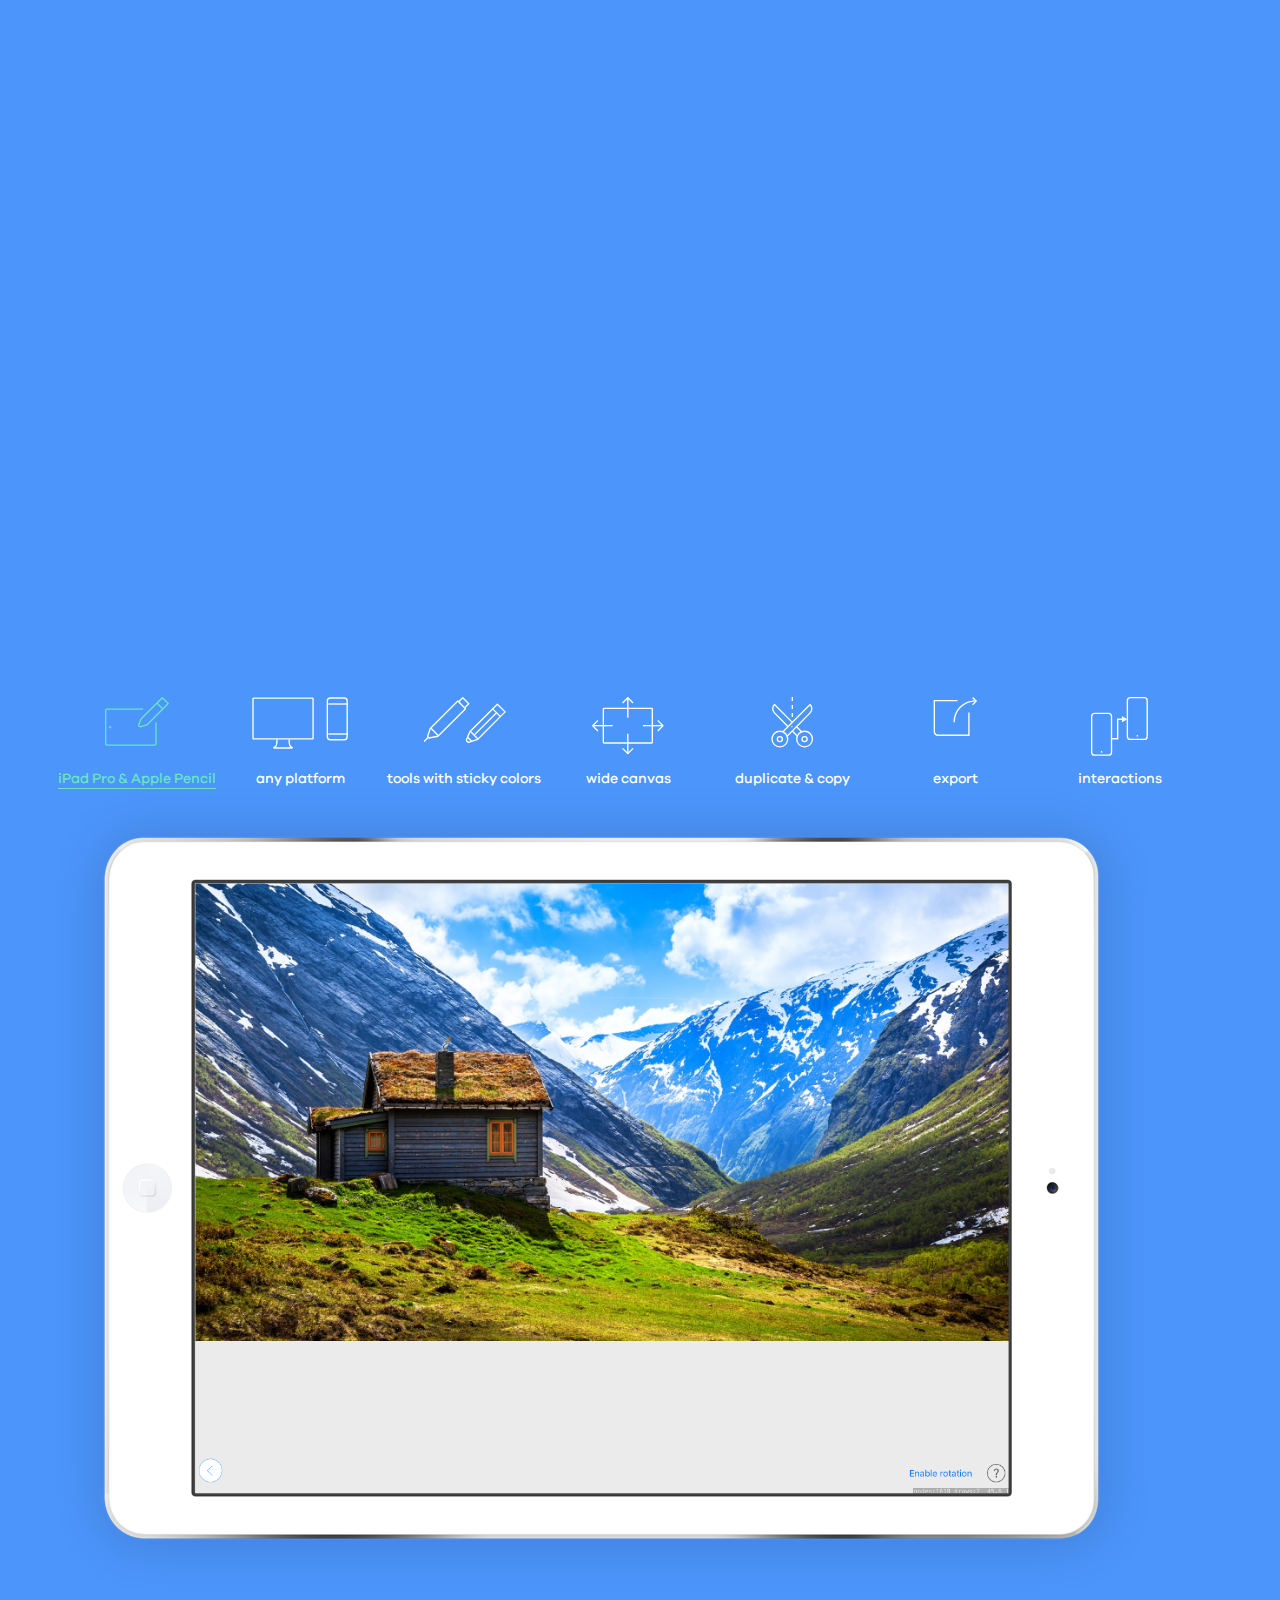
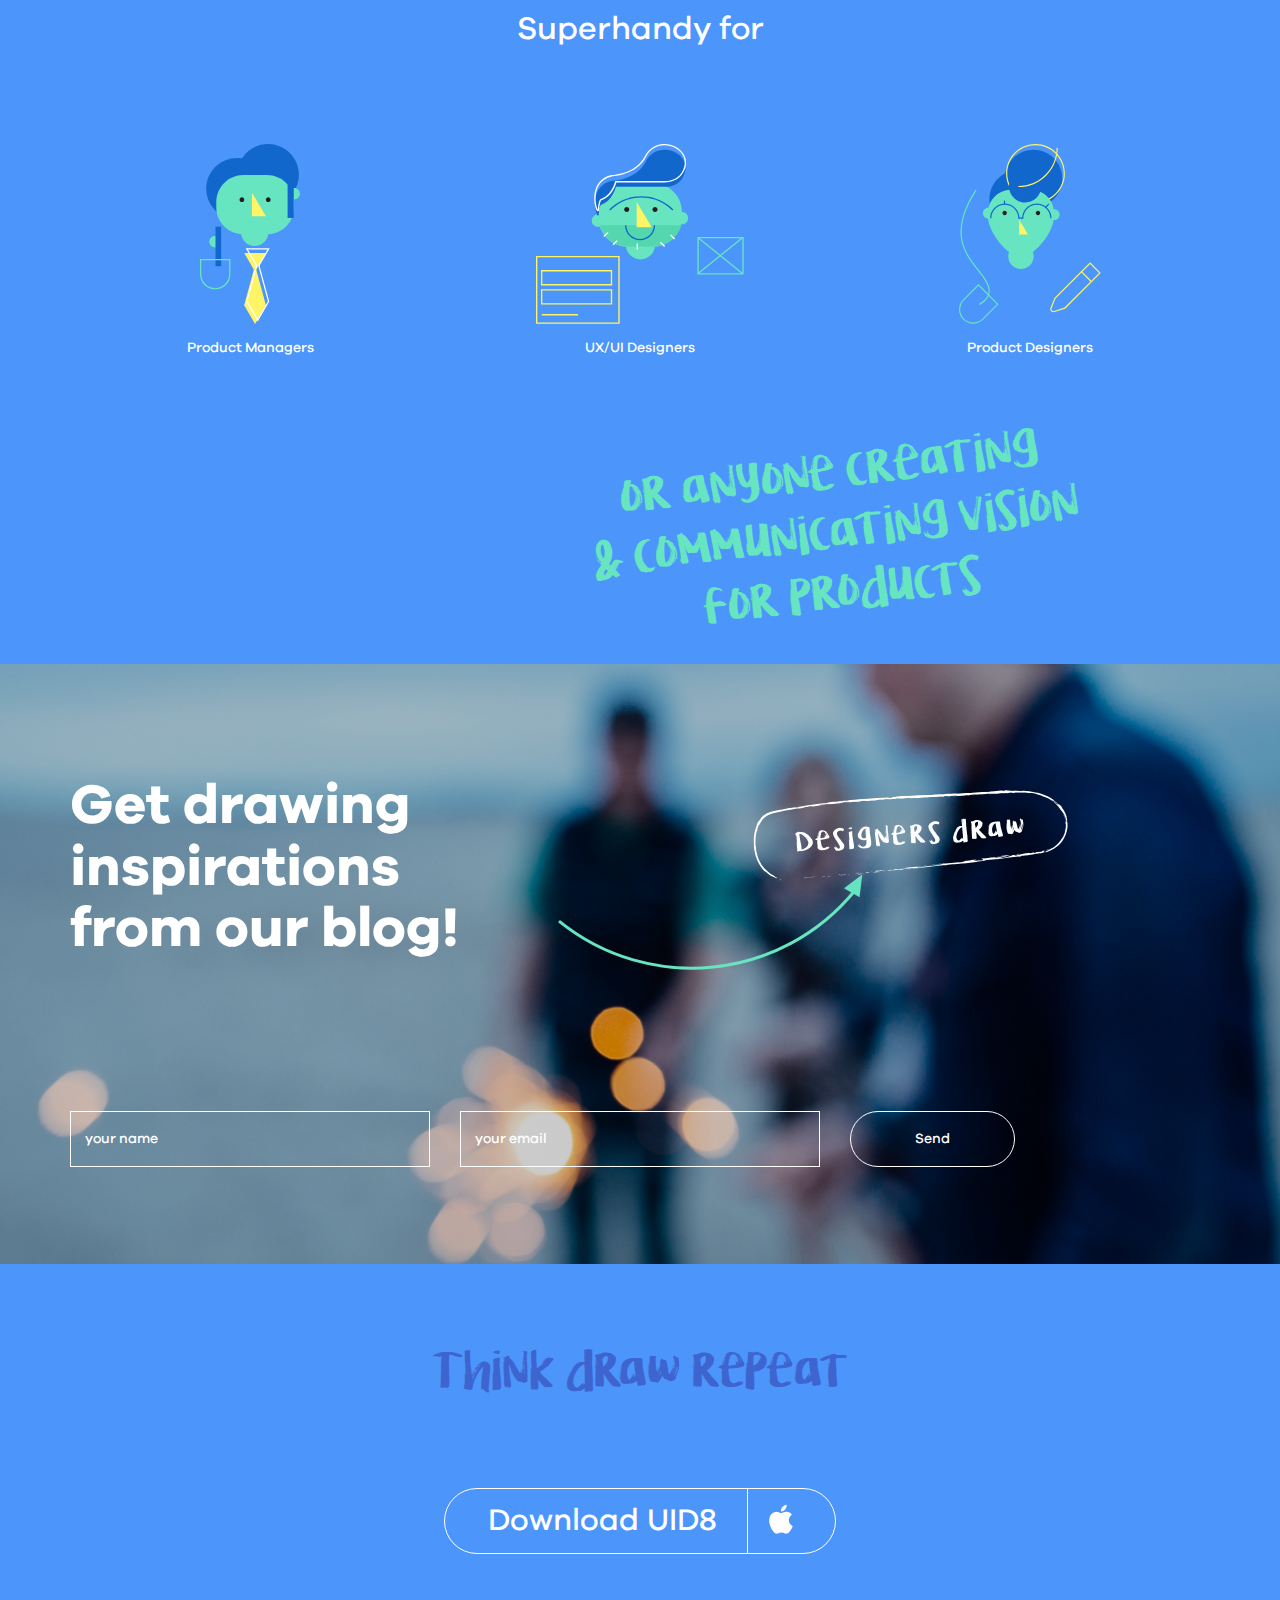
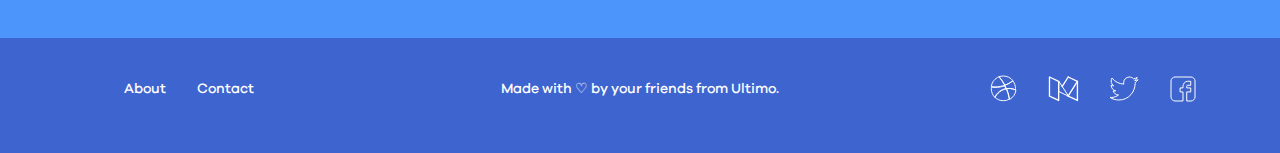
==== commit 83bdb671: "css styling" ====
--- a/index.html
+++ b/index.html
@@ -11,8 +11,10 @@
     <link href="css/bootstrap.min.css" rel="stylesheet">
     <link href="css/main.css" rel="stylesheet">
     <link href="css/animate.css" rel="stylesheet">
+    <link rel="icon" type="image/png" href="img/uid8.png">
     <script src="https://ajax.googleapis.com/ajax/libs/jquery/1.12.4/jquery.min.js"></script>
     <script src="js/wow.js"></script>
+
     <!-- HTML5 shim and Respond.js for IE8 support of HTML5 elements and media queries -->
     <!-- WARNING: Respond.js doesn't work if you view the page via file:// -->
     <!--[if lt IE 9]>
@@ -29,7 +31,7 @@
         <div class="container">
           <div class="row">
             <div class="col-md-2 col-sm-2 col-xs-3">
-              <a href="/uid8"><img src="img/logo.svg" alt="UID8" /></a>
+              <a href="/"><img src="img/logo.svg" alt="UID8" /></a>
             </div>
             <div class="col-md-2 col-sm-6 col-xs-6 pull-right text-right download">
               <a href="#" class="btn" role="button">
@@ -47,33 +49,30 @@
           </div>
         </div>
         <div class="container-fluid">  
-          <div class="row">
-          <!--<img src="video/reka.gif" alt="" width="100%" />
-                        <source src="video/reka.webm" type="video/webm">-->
+          <div class="row video">
             <video id="vid-kartki" poster="img/reka4.png" class="bgvid" muted preload="none">
               <source src="video/reka4.mp4" type="video/mp4">
             </video>
-            
           </div>
         </div>  
       </header>  
         
       <section id="bin" class="wow">
         <div class="container-fluid">  
-          <div class="row">
+          <div class="row video">
             <video id="vid-smietnik" poster="img/kosz.png" class="bgvid" muted preload="none">
               <source src="video/kosz1.mp4" type="video/mp4">
             </video>
           </div>
         </div>  
         <div class="container desc">
-          <div class="row 1stdesc">
+          <div class="row firstdesc">
             <div class="col-md-6 col-md-offset-6 col-sm-12  col-xs-12 fancy-green rotate-right ">sometimes repetitevely until...</div>
           </div>
-          <div class="row 2nddsec">
+          <div class="row seconddesc">
             <div class="col-md-6 hidden-sm hidden-xs fancy-green rotate-left text-right">YOU Got it right!</div>
           </div>
-          <div class="row 3rddsec">
+          <div class="row thirddesc">
             <div class="col-md-6 col-md-offset-6 hidden-sm hidden-xs fancy-green rotate-right text-center">BUT!</div>
           </div>
         </div>
@@ -81,15 +80,15 @@
       <!-- end of #bin -->
 
       <section id="icons-uid8" data-scroll-animation-element="wrapper">
-            <div class="container" data-scroll-animation-element="container">
+            <div id="icons-container" class="container" data-scroll-animation-element="container" style="height: 903px;">
                 <div data-scroll-animation="30 60 transform 1 0.17 scale({x})" style="transform-origin: 65% 30%;">
                     <div class="row" id="aniFirstRow">
                         <div class="col-md-3 col-md-offset-3 col-sm-12 col-xs-12 desc" data-scroll-animation="0 20">Drawing UI on paper is just the beginning...</div>
                         <div class="col-md-5 col-sm-12  col-xs-12 icons">
-                            <img class="icon" src="img/icon-draw.svg" alt="" data-scroll-animation="25 30"/>
+                            <img class="icon" src="img/icon-draw.svg" alt="" data-scroll-animation="25 30" style="position: relative; z-index: 10;"/>
                             <div data-scroll-animation="25 30 opacity 0 1|30 60 border-width 5 50 {x}px" style="border: 5px solid white; border-radius: 50%; width: 330px; height: 330px; position: absolute; top: 0px; left: 78px; opacity: 0;"></div>
-                            <div class="animation-logo" data-scroll-animation="60 75 opacity 0 1" style="opacity: 0; position: absolute;transform: scale(5.48);width: 950px;top: 395px;right: 838px;">
-                                <h2><p data-scroll-animation="75 100 opacity 0 1" style="opacity: 0; display: inline">Meet </p><img src="img/logo-uid8-bg.svg" alt="UID8" /></h2>
+                            <div class="animation-logo" data-scroll-animation="60 75 opacity 0 1" style="opacity: 0; position: absolute;transform: scale(5.48);width: 950px;top: 452px;right: 820px;">
+                                <h2><p data-scroll-animation="75 100 opacity 0 1" style="opacity: 0; display: inline; padding-right: 0.2em">Meet </p><img src="img/logo-uid8-bg.svg" alt="UID8" /></h2>
                                 <h3 data-scroll-animation="75 100 opacity 0 1" style="opacity: 0;">Sketch UI &amp; Prototype interactions all in one app</h3>
                             </div>
                             <p data-scroll-animation="0 2">Paper sketching</p>
@@ -158,6 +157,7 @@
       <section id="meet-uid8">
         <div class="container">
           <div id="meet-uid8-mobile">
+            <div class="fancy-green rotate-right prolog">These days are gone</div>
             <h2>Meet <img src="img/logo-uid8-bg.svg" alt="UID8" /></h2>
             <h3>Sketch UI &amp; Prototype interactions all in one app</h3>
           </div>
@@ -437,7 +437,7 @@
                 <img src="img/arrow-horizontal.svg" alt="" />
               </div>
               <div class="col-md-5 col-sm-12 button-draw">
-                <img src="img/btn-designers-draw.png" alt="Designers draw" />
+                <a href="https://designersdraw.com/"><img src="img/btn-designers-draw.png" alt="Designers draw" /></a>
               </div>
             </div>
                         
@@ -446,7 +446,7 @@
                 <div class="col-md-4">
                   <input type="text" required="required" placeholder="your name">
                 </div>
-                <div class="col-md-4 col-md-offset-2">
+                <div class="col-md-4">
                   <input type="email" required="required" data-validation="required|email" name="email" placeholder="your email">
                   <input type="hidden" name="campaign_token" value="n4BFG">
                   <input type="hidden" name="thankyou_url" value="http://uid8app.com/thanks.html">
@@ -485,18 +485,18 @@
           <div class="row">
             <div class="col-md-4 col-sm-6 text-left">
               <ul class="footer-list">
-                <li><a href="faq.html">FAQ</a></li>
+                <!--<li><a href="#">FAQ</a></li>-->
                 <li><a href="#">About</a></li>
                 <li><a href="#">Contact</a></li>
               </ul>
             </div>
             <div class="col-md-4 hidden-sm hidden-xs text-center">
-              <span>Made with $$ by your friends from <a href="#">Ultimo</a>.</span>
-            </div>
-            <div class="col-md-4 col-sm-6 text-right">
+              <span>Made with &#9825; by your friends from <a href="#">Ultimo</a>.</span>
+            </div>
+            <div class="col-md-4 col-sm-6 text-right icons">
               <ul class="footer-list">
-                <li><a href="#"><img src="img/ico-dribble.svg" alt="Dribble"></a></li>
-                <li><a href="#"><img src="img/ico-medium.svg" alt="Medium"></a></li>
+                <li><a href="https://dribbble.com/uid8app"><img src="img/ico-dribble.svg" alt="Dribble"></a></li>
+                <li><a href="https://medium.com/designers-draw"><img src="img/ico-medium.svg" alt="Medium"></a></li>
                 <li><a href="https://twitter.com/uid8app"><img src="img/ico-twitter.svg" alt="Twitter"></a></li>
                 <li><a href="https://www.facebook.com/uid8app/"><img src="img/ico-facebook.svg" alt="Facebook"></a></li>
               </ul>
@@ -513,6 +513,7 @@
     <script src="js/bootstrap.min.js"></script>
     <script>
     $(document).ready(function() {
+
     var OSName="Unknown OS";
   if (navigator.appVersion.indexOf("Win")!=-1) OSName="Windows";
   if (navigator.appVersion.indexOf("Mac")!=-1) OSName="MacOS";
--- a/css/main.css
+++ b/css/main.css
@@ -109,7 +109,7 @@
 }
 
 #meet-uid8 {
-	margin-top: 2em;
+	margin-top: 5em;
 }
 /****** START: Header *****/
 
@@ -202,13 +202,13 @@
 
 header .download .logo img {
 	width: 17px;
+	margin-top: -2px;
 }
 
 
 /****** START: #Bin *****/
 
 #bin {
-	margin-top: 5em;
 	position: relative;
 }
 
@@ -277,37 +277,11 @@
 
 #icons-uid8.animation-end .container {
 	position: absolute;
-	bottom: -244px;
+	bottom: 0px;
 	left: 50%;
 	margin-left: -585px;
 }
 
-
-#icons-uid8 #aniFirstRow {
-	position: relative;
-	z-index: 10;
-
-	-moz-transform: translate3d(0px, 0px, 0px);
-  	-webkit-transform: translate3d(0px, 0px, 0px);
-  	-o-transform: translate(0px, 0px);
-  	-ms-transform: translate(0px, 0px);
-  	transform: translate3d(0px, 0px, 0px);
-}
-
-#icons-uid8 #aniFirstRow.in-view {
-	-moz-transition: all 700ms ease-out;
-	-webkit-transition: all 700ms ease-out;
-	-o-transition: all 700ms ease-out;
-  	transition: all 700ms ease-out;
-  	-moz-transform: translate3d(0px, 165px, 0px);
-  	-webkit-transform: translate3d(0px, 165px, 0px);
-  	-o-transform: translate(0px, 165px);
-  	-ms-transform: translate(0px, 165px);
-  	transform: translate3d(0px, 165, 0px);
-  	-webkit-backface-visibility: hidden;
-  	-moz-backface-visibility: hidden;
-  	backface-visibility: hidden;
-}
 
 #icons-uid8 #aniSecondRow {
 	position: relative;
@@ -328,7 +302,7 @@
     justify-content: center;
 }
 
-#icons-uid8 .icons {
+#icons-uid8 .icons, #icons-uid8-mobile .icons  {
 	font-family: 'GalanoGrotesque-Medium'; 
 	font-size: 0.5em;
 	margin-bottom: 2em;
@@ -336,7 +310,15 @@
 	text-transform: uppercase;
 }
 
-#icons-uid8 .icons p { 
+#icons-uid8 h2 {
+	text-transform: initial;
+}
+
+#icons-uid8 h3 {
+	margin-top: 45px;
+}
+
+#icons-uid8 .icons p, #icons-uid8-mobile .icons p { 
 	margin-top: 1em;
 }
 
@@ -362,9 +344,8 @@
 	
 }
 
-#icons-uid8 .animation #ani-1st img, #icons-uid8 .animation #ani-2nd img, 
-#icons-uid8 .animation #ani-3rd img, #icons-uid8 .animation #ani-8 img {
-	
+#icons-uid8-mobile .icon {
+	max-width: 280px;
 }
 
 #icons-uid8 .animation #ani-1st {
@@ -571,11 +552,16 @@
 
 #meet-uid8-mobile {
 	display: none;
-}
-
-#meet-uid8-mobile h2 {
-	    letter-spacing: 12px;
-    text-transform: uppercase;
+	margin-bottom: -3em;
+}
+
+#meet-uid8-mobile h2 img {
+	margin-left: 0.2em;
+}
+
+#meet-uid8-mobile h3 {
+	text-transform: uppercase;
+	margin-top: 1em;
 }
 
 /****** START: #inspirations *****/
@@ -599,6 +585,7 @@
 	color: #fff;
 	padding: 0.5em 1em;
 	width: 100%;
+	height: 4em;
 }
 
 ::-webkit-input-placeholder { /* Chrome */
@@ -710,7 +697,7 @@
 }
 
 #thinkdraw .download .logo img {
-	margin-top: -2px;
+	margin-top: -4px;
 }
 
 /****** END: #thinkdraw *****/
@@ -723,7 +710,7 @@
 	align-items: center;
     background-color: #3E64CF;
     display: flex;
-    height: 100px;
+    height: 115px;
     justify-content: center;
 }
 
@@ -735,6 +722,10 @@
 footer  a {
 	color: #fff;
 	
+}
+
+footer .icons {
+	margin-top: -4px;
 }
 
 /****** END: footer *****/
@@ -807,6 +798,10 @@
 	}
 	#meet-uid8-mobile {
 		display: block;
+	}
+
+	#meet-uid8-mobile .prolog {
+		margin: 4em auto;
 	}
 }
 
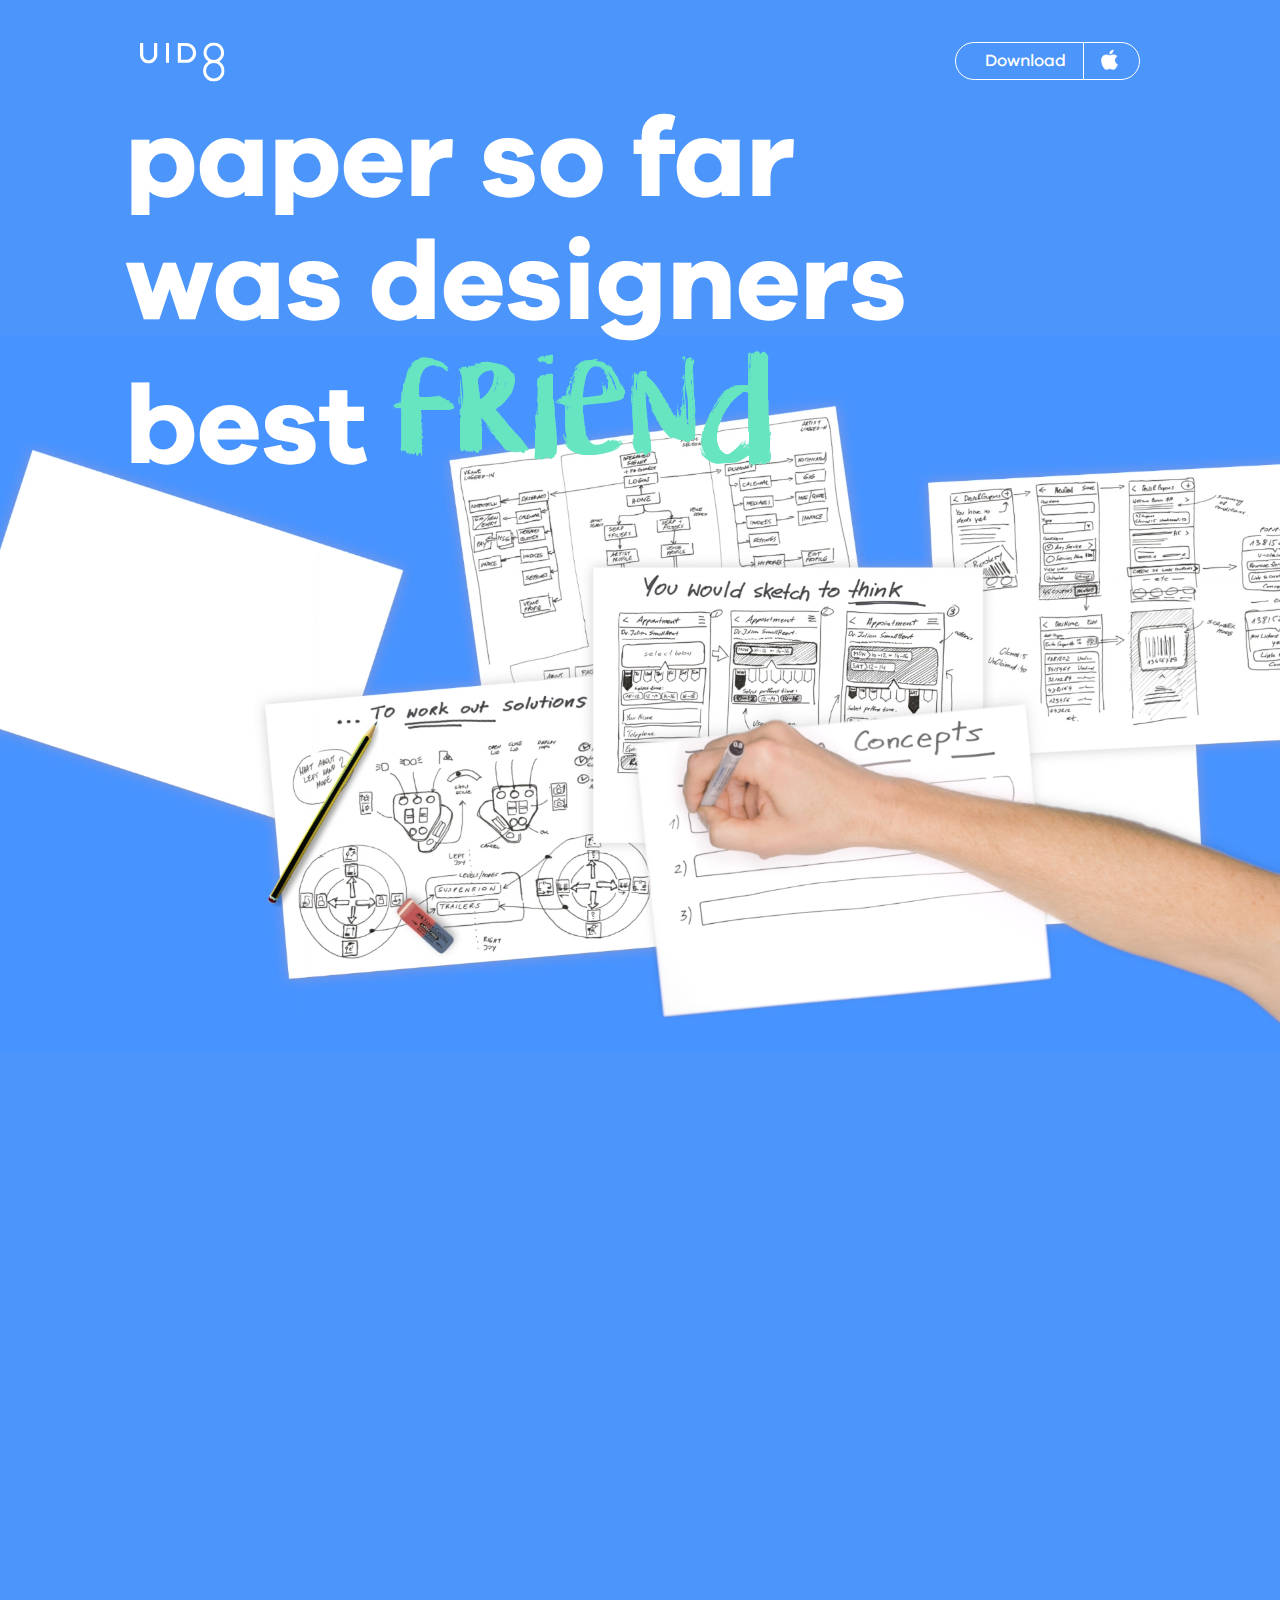
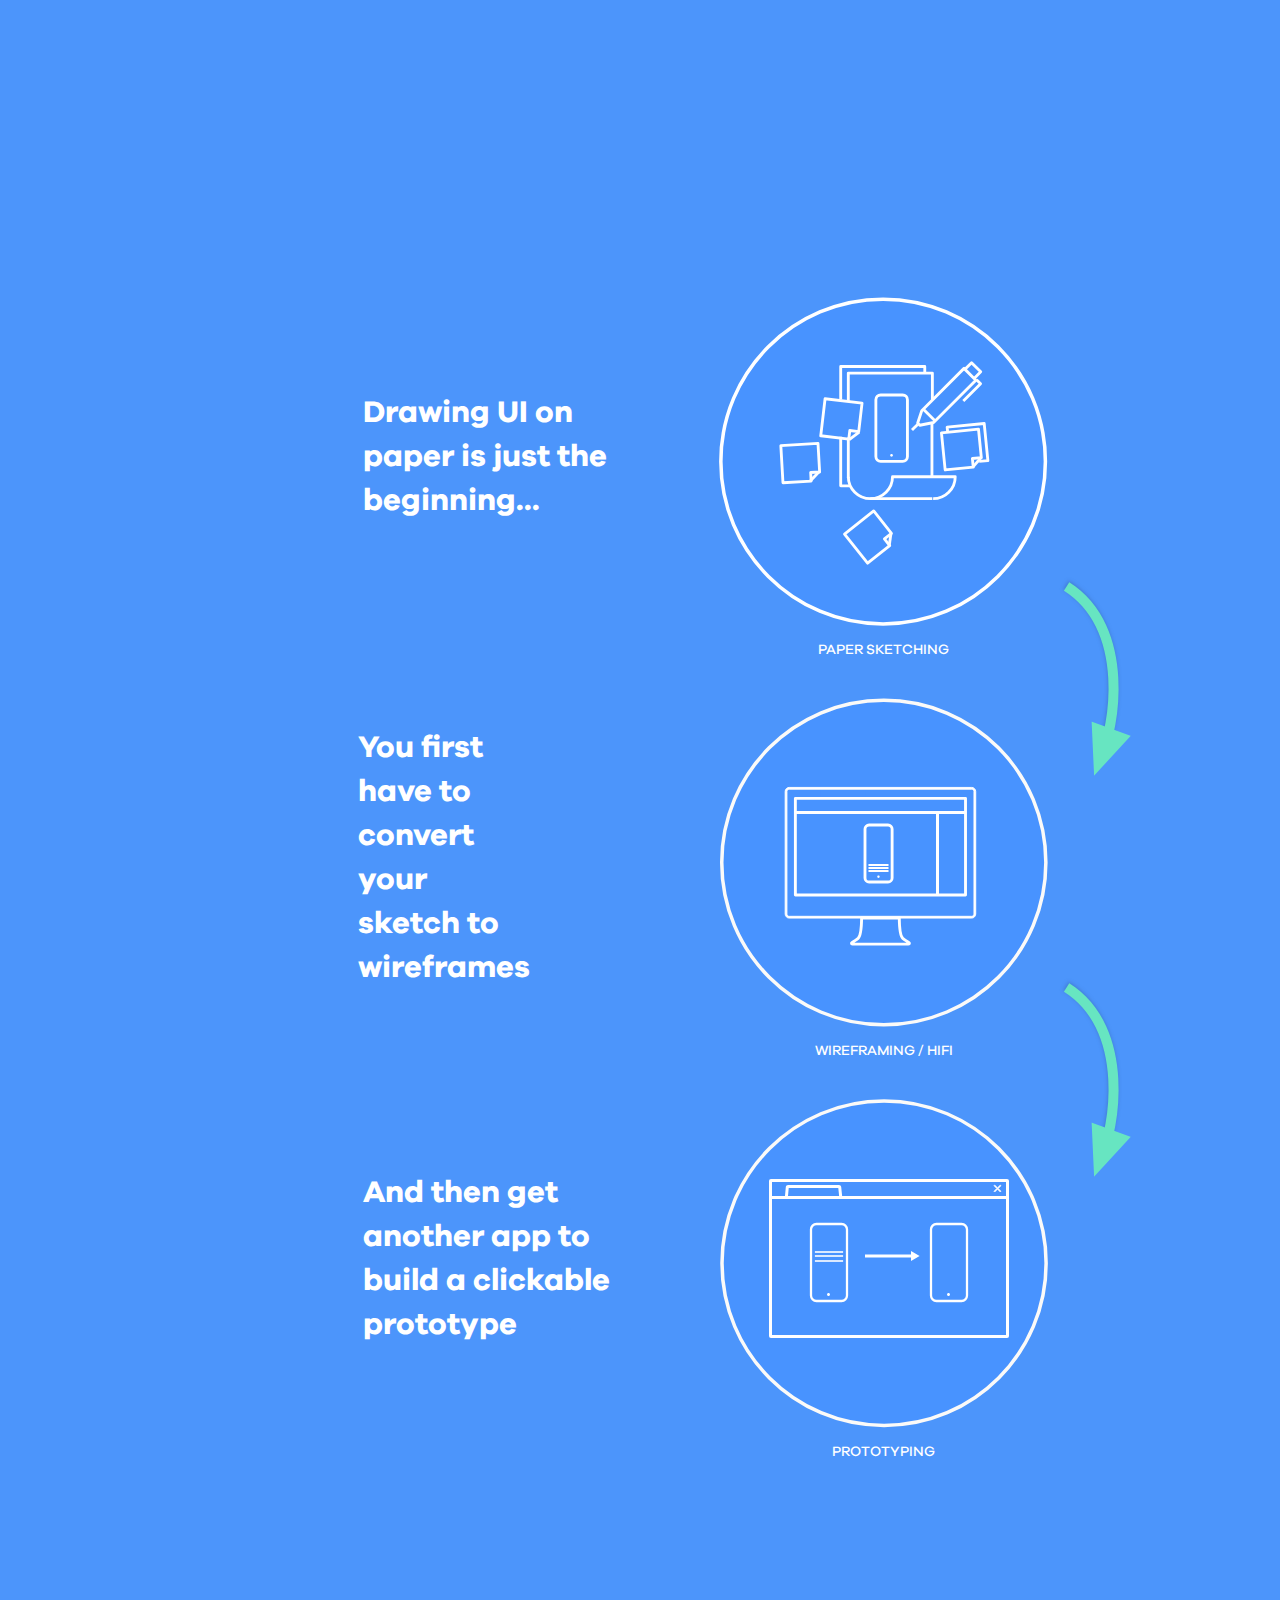
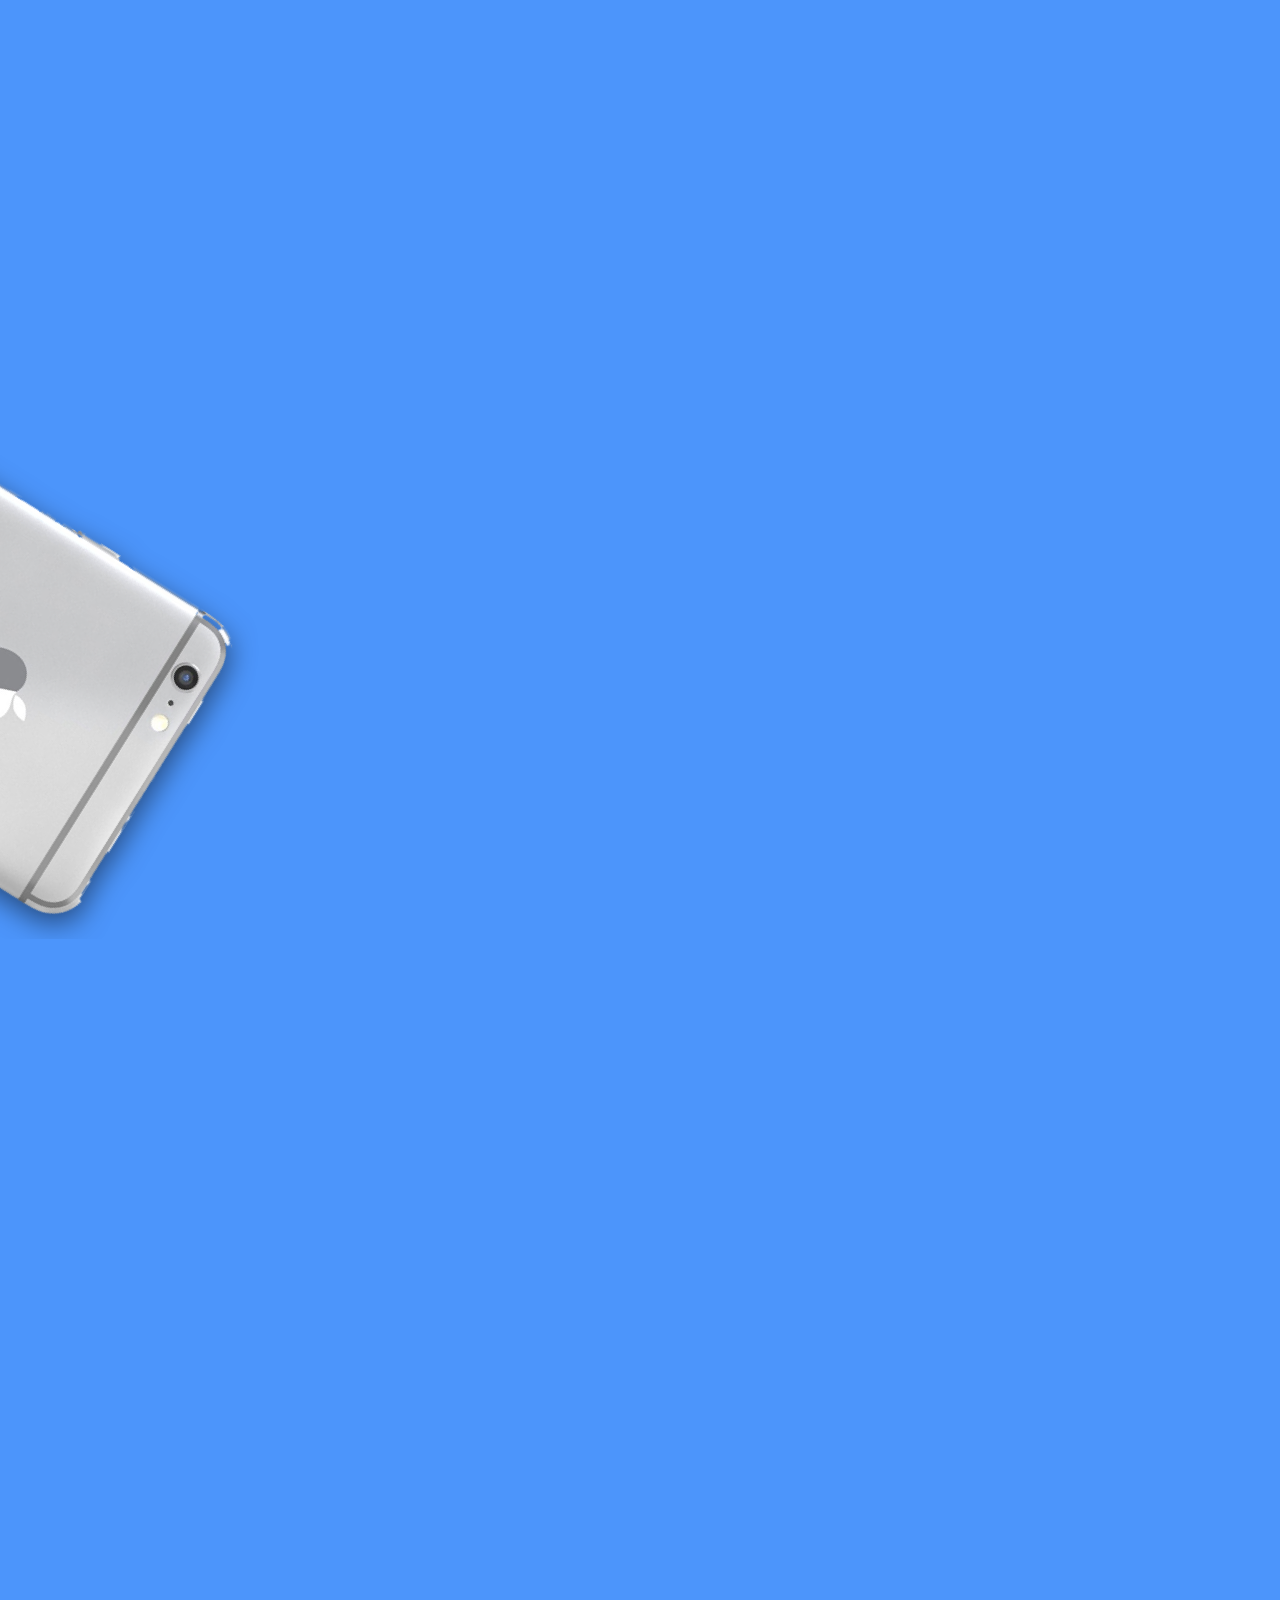
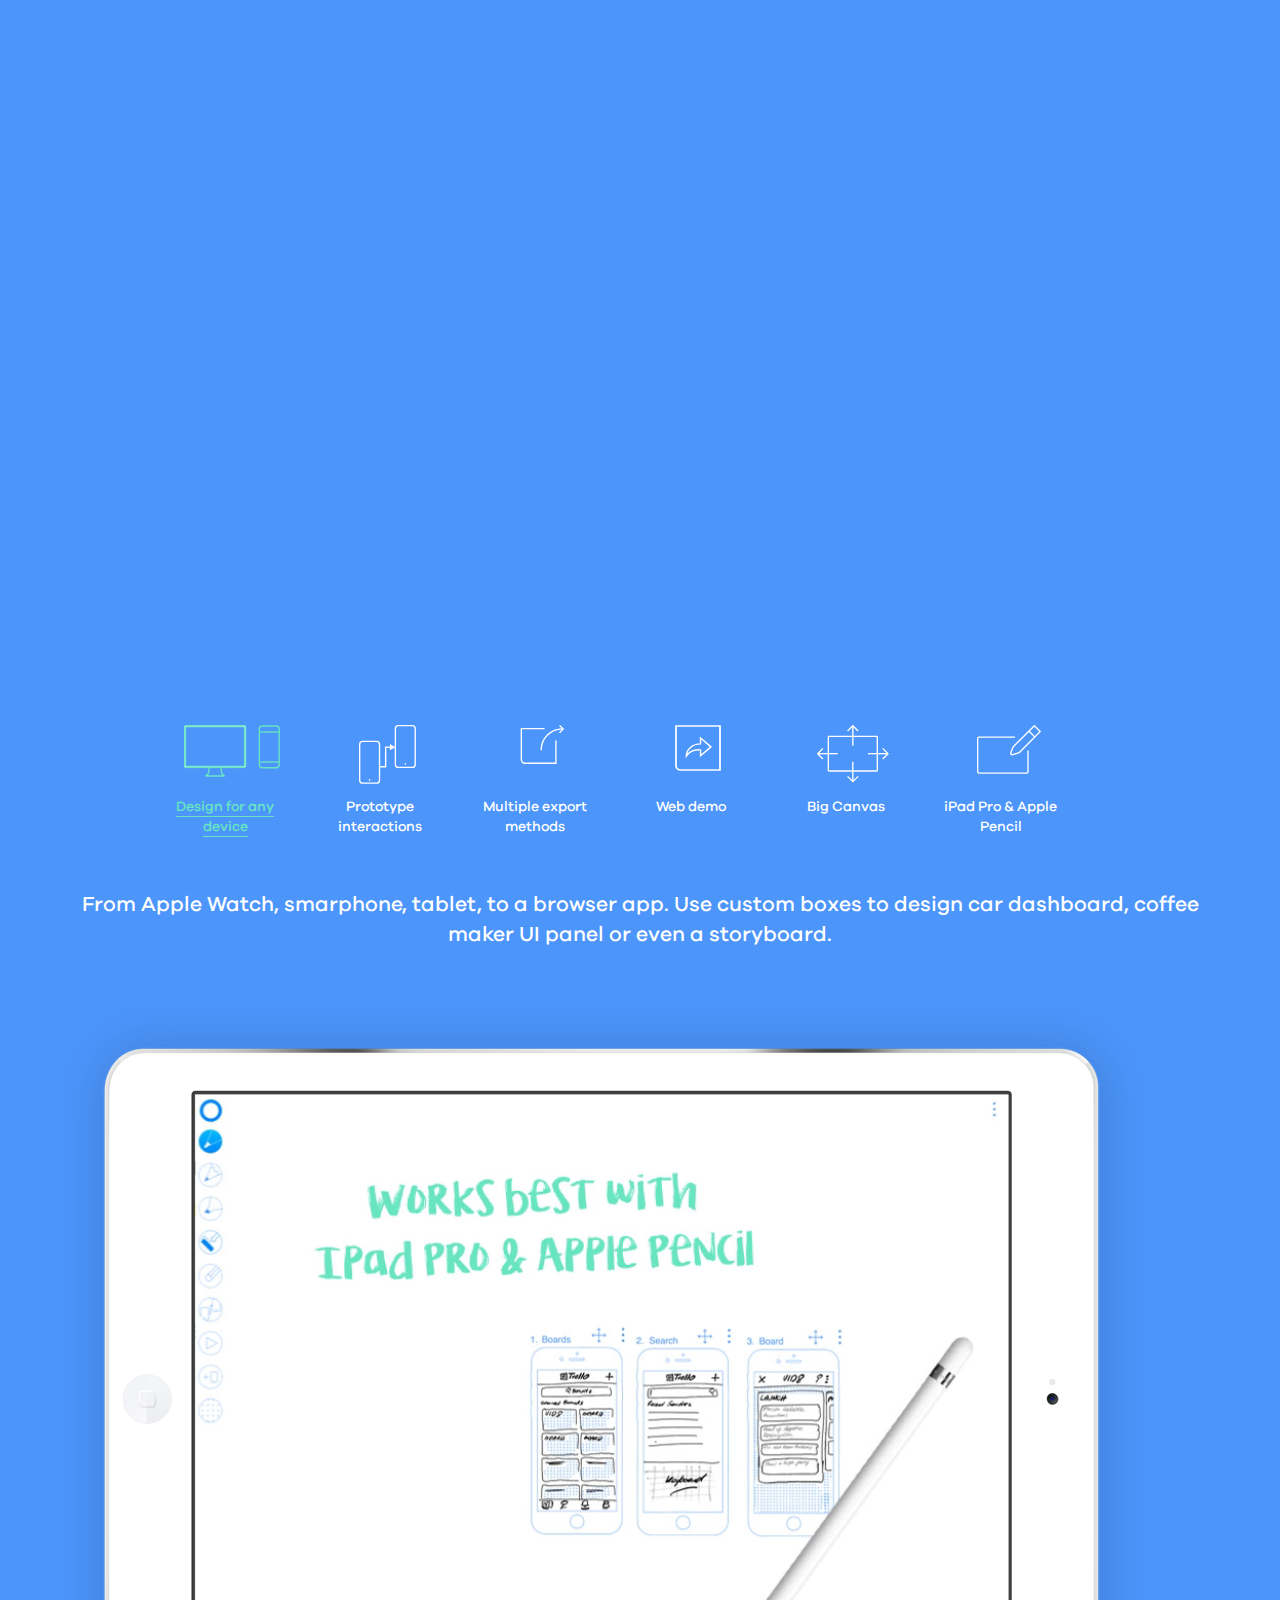
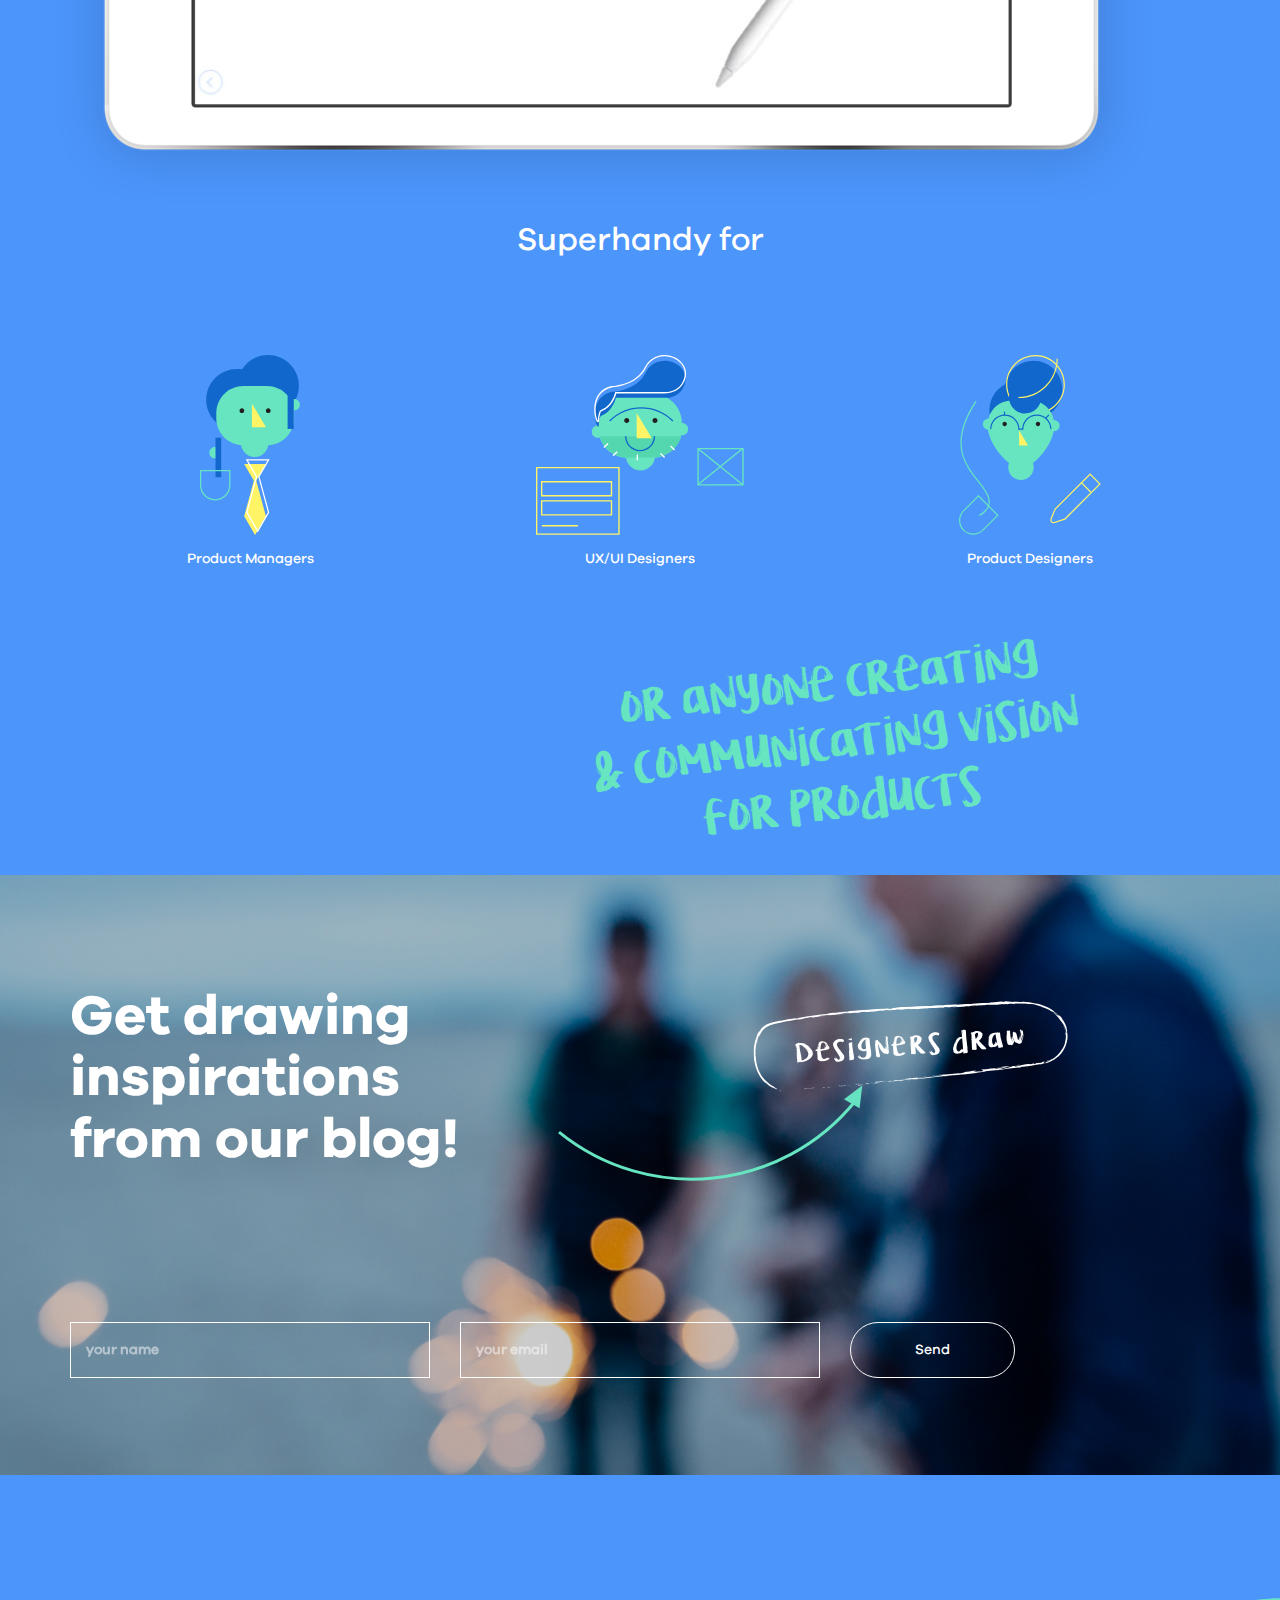
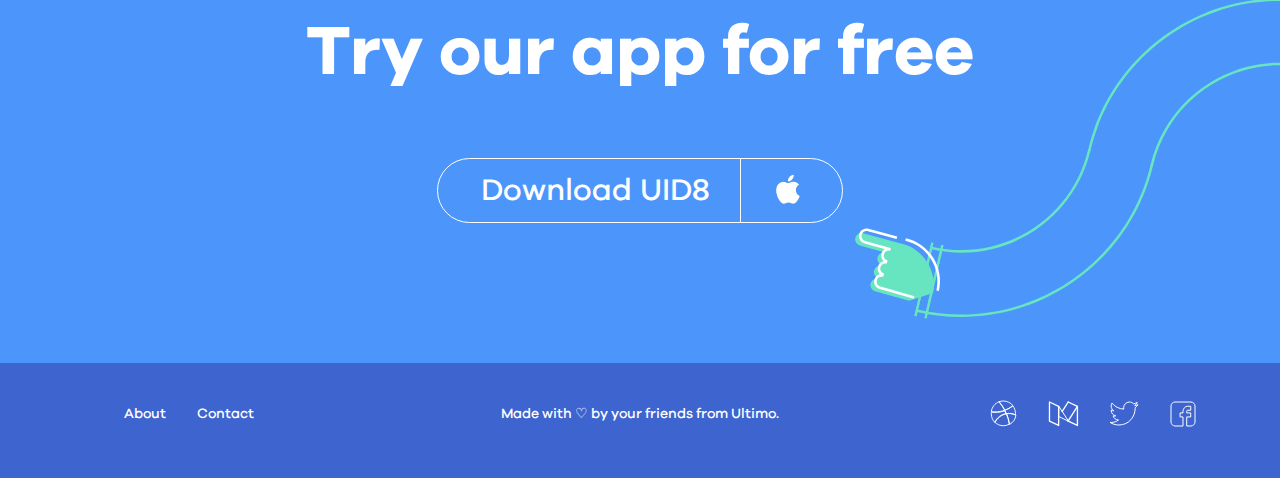
==== commit f5894170: "Video carousel" ====
--- a/index.html
+++ b/index.html
@@ -64,6 +64,11 @@
               <source src="video/kosz1.mp4" type="video/mp4">
             </video>
           </div>
+          <div class="row">
+            <div class="poster">
+              <img src="img/kosz.png" style=""/>
+            </div>
+          </div>
         </div>  
         <div class="container desc">
           <div class="row firstdesc">
@@ -87,7 +92,7 @@
                         <div class="col-md-5 col-sm-12  col-xs-12 icons">
                             <img class="icon" src="img/icon-draw.svg" alt="" data-scroll-animation="25 30" style="position: relative; z-index: 10;"/>
                             <div data-scroll-animation="25 30 opacity 0 1|30 60 border-width 5 50 {x}px" style="border: 5px solid white; border-radius: 50%; width: 330px; height: 330px; position: absolute; top: 0px; left: 78px; opacity: 0;"></div>
-                            <div class="animation-logo" data-scroll-animation="60 75 opacity 0 1" style="opacity: 0; position: absolute;transform: scale(5.48);width: 950px;top: 452px;right: 820px;">
+                            <div class="animation-logo" data-scroll-animation="60 75 opacity 0 1" style="opacity: 0; position: absolute;transform: scale(5.48);width: 950px;top: 452px;right: 812px;">
                                 <h2><p data-scroll-animation="75 100 opacity 0 1" style="opacity: 0; display: inline; padding-right: 0.2em">Meet </p><img src="img/logo-uid8-bg.svg" alt="UID8" /></h2>
                                 <h3 data-scroll-animation="75 100 opacity 0 1" style="opacity: 0;">Sketch UI &amp; Prototype interactions all in one app</h3>
                             </div>
@@ -129,7 +134,7 @@
 
       <section id="icons-uid8-mobile">
         <div class="container">
-          <div class="row wow fadeIn" id="aniFirstRow">
+          <div class="row wow fadeIn">
             <div class="col-md-3 col-md-offset-3 col-sm-12 col-xs-12 desc">Drawing UI on paper is just the beginning...</div>
             <div class="col-md-5 col-sm-12  col-xs-12 icons">
               <img class="icon" src="img/icon-draw.svg" alt="" />
@@ -139,20 +144,20 @@
               <img class="arrow" src="img/arrow-down.png" alt="" />
             </div>
           </div>
-          <div class="row wow fadeIn" id="aniSecondRow">
+          <div class="row wow fadeIn">
             <div class="col-md-3 col-md-offset-3 col-sm-12 col-xs-12 desc">You first have to convert your sketch  to wireframes</div>
             <div class="col-md-5 col-sm-12  col-xs-12 icons"><img class="icon" src="img/icon-wireframe.svg" alt="" /><p>Wireframing / HIFI</p></div>
             <div class="col-md-1 hidden-sm hidden-xs">
               <img class="arrow" src="img/arrow-down.png" alt="" />
             </div>
           </div>
-          <div class="row wow fadeIn" id="aniThridRow">
+          <div class="row wow fadeIn">
             <div class="col-md-3 col-md-offset-3 col-sm-12  col-xs-12 desc">And then get another app to build a clickable prototype</div>
             <div class="col-md-5 col-sm-12  col-xs-12 icons"><img class="icon" src="img/icon-prototype.svg" alt="" /><p>Prototyping</p></div>
           </div>
 
         </div>
-      </section> 
+      </section>
 
       <section id="meet-uid8">
         <div class="container">
@@ -163,32 +168,8 @@
           </div>
           
           <div class="row gallery-container">
-            <div class="gallery-feature active" id="ico-pencil">
-              <div class="icon">
-                <svg width="64px" height="49px" viewBox="0 0 64 49" version="1.1" xmlns="http://www.w3.org/2000/svg" xmlns:xlink="http://www.w3.org/1999/xlink">
-                  <title>iPad Pro &amp; Apple Pencil</title>
-                  <desc></desc>
-                  <defs></defs>
-                  <g id="Website" stroke="none" stroke-width="1" fill="none" fill-rule="evenodd">
-                      <g id="UID8" transform="translate(-207.000000, -6657.000000)">
-                          <g id="Group-14" transform="translate(207.000000, 6657.000000)">
-                              <g id="Group-15">
-                                  <path d="M42.1394,27.6513 L35.8784,29.7023 C34.5584,30.1343 33.3384,28.8213 33.8664,27.5363 L36.2434,21.7553 L57.3264,0.6723 L63.2224,6.5683 L42.1394,27.6513 L42.1394,27.6513 Z" id="Stroke-1" stroke="#FFFFFF" stroke-width="1.344" stroke-linejoin="round"></path>
-                                  <path d="M51.9404,6.058 L57.8364,11.954" id="Stroke-3" stroke="#FFFFFF" stroke-width="1.344" stroke-linejoin="round"></path>
-                                  <path d="M50.9783,25.4476 L50.9783,46.8246 C50.9783,47.5546 50.3863,48.1476 49.6553,48.1476 L1.9953,48.1476 C1.2643,48.1476 0.6723,47.5546 0.6723,46.8246 L0.6723,13.4966 C0.6723,12.7666 1.2643,12.1736 1.9953,12.1736 L38.1183,12.1736" id="Stroke-5" stroke="#FFFFFF" stroke-width="1.344" stroke-linejoin="round"></path>
-                                  <path d="M5.101,29.2791 L5.101,29.2791 C4.614,29.2791 4.219,29.6741 4.219,30.1611 C4.219,30.6481 4.614,31.0431 5.101,31.0431 L5.101,31.0431 C5.588,31.0431 5.983,30.6481 5.983,30.1611 C5.983,29.6741 5.588,29.2791 5.101,29.2791" id="Fill-7"></path>
-                              </g>
-                          </g>
-                      </g>
-                  </g>
-              </svg>
-            </div>
-              <div class="desc">
-                <span>iPad Pro &amp; Apple Pencil</span>
-                <p>Feels like sketching with good old pencil.</p>
-              </div>
-            </div>
-            <div class="gallery-feature" id="ico-platform">
+
+            <div class="gallery-feature active" id="ico-platform">
               <div class="icon">
                 <svg width="97px" height="52px" viewBox="0 0 97 52" version="1.1" xmlns="http://www.w3.org/2000/svg" xmlns:xlink="http://www.w3.org/1999/xlink">
                   <title>Icon Platform</title>
@@ -211,30 +192,27 @@
 
               </div>
               <div class="desc">
-                <span>any platform</span>
-                <p>Create sketches and wireframes for any device you desire</p>
-              </div>
-            </div>
-            <div class="gallery-feature" id="ico-tools">
+                <div><span>Design for any device</span></div>
+                <p>From Apple Watch, smarphone, tablet, to a browser app. Use custom boxes to design car dashboard, coffee maker UI panel or even a storyboard.</p>
+              </div>
+            </div>
+
+             <div class="gallery-feature" id="ico-interactions">
               <div class="icon">
-                
-                <svg width="83px" height="46px" viewBox="0 0 83 46" version="1.1" xmlns="http://www.w3.org/2000/svg" xmlns:xlink="http://www.w3.org/1999/xlink">
-                  <title>Tools with skicky colors</title>
+                <svg width="57px" height="59px" viewBox="0 0 57 59" version="1.1" xmlns="http://www.w3.org/2000/svg" xmlns:xlink="http://www.w3.org/1999/xlink">
+                  <title>Interactions</title>
                   <desc></desc>
                   <defs></defs>
-                  <g id="Website" stroke="none" stroke-width="1" fill="none" fill-rule="evenodd" stroke-linejoin="round">
-                      <g id="UID8" transform="translate(-577.000000, -6666.000000)" stroke="#FFFFFF" stroke-width="1.344">
+                  <g id="Website" stroke="none" stroke-width="1" fill="none" fill-rule="evenodd">
+                      <g id="UID8" transform="translate(-1201.000000, -6663.000000)">
                           <g id="Group-14" transform="translate(207.000000, 6657.000000)">
-                              <g id="Group" transform="translate(370.666667, 9.000000)">
-                                  <path d="M53.8494,42.4494 L45.6654,45.1304 C43.9394,45.6954 42.3444,43.9784 43.0354,42.2994 L46.1424,34.7424 L73.7014,7.1824 L81.4084,14.8904 L53.8494,42.4494 L53.8494,42.4494 Z" id="Stroke-1"></path>
-                                  <path d="M68.999,11.8852 L76.706,19.5922" id="Stroke-3"></path>
-                                  <path d="M48.3842,44.5928 L43.8462,40.3258" id="Stroke-5"></path>
-                                  <path d="M46.6134,34.2708 L54.3204,41.9778" id="Stroke-7"></path>
-                                  <path d="M72.8527,15.7389 L50.4667,38.1249" id="Stroke-9"></path>
-                                  <polygon id="Stroke-11" points="14.2827 39.2176 5.2917 41.0296 3.9147 39.5486 6.5757 31.5106 34.1347 3.9506 41.8417 11.6586"></polygon>
-                                  <polyline id="Stroke-13" points="34.9997 4.8159 39.1437 0.6719 45.1207 6.6499 40.9767 10.7929"></polyline>
-                                  <path d="M7.0466,31.039 L14.7536,38.746" id="Stroke-15"></path>
-                                  <path d="M4.1244,40.767 L0.4754,44.416" id="Stroke-17"></path>
+                              <g id="Group-8-Copy" transform="translate(994.000000, 6.000000)">
+                                  <polygon id="Fill-1" fill="#FFFFFF" points="27.3547 42.4668 20.0477 42.4668 20.0477 41.0668 25.9547 41.0668 25.9547 21.5388 33.6647 21.5388 33.6647 22.9388 27.3547 22.9388"></polygon>
+                                  <polygon id="Fill-2" fill="#FFFFFF" points="30.9516 22.2387 30.9516 19.1067 33.6646 20.6727 36.3766 22.2387 33.6646 23.8047 30.9516 25.3707"></polygon>
+                                  <path d="M17.5126,16.4146 L3.6716,16.4146 C2.0156,16.4146 0.6726,17.7576 0.6726,19.4146 L0.6726,55.1476 C0.6726,56.8046 2.0156,58.1476 3.6716,58.1476 L17.5126,58.1476 C19.1696,58.1476 20.5126,56.8046 20.5126,55.1476 L20.5126,19.4146 C20.5126,17.7576 19.1696,16.4146 17.5126,16.4146 L17.5126,16.4146 Z" id="Stroke-3" stroke="#FFFFFF" stroke-width="1.344" stroke-linejoin="round"></path>
+                                  <path d="M53.2173,0.6723 L39.3763,0.6723 C37.7203,0.6723 36.3773,2.0153 36.3773,3.6723 L36.3773,39.4053 C36.3773,41.0623 37.7203,42.4053 39.3763,42.4053 L53.2173,42.4053 C54.8743,42.4053 56.2173,41.0623 56.2173,39.4053 L56.2173,3.6723 C56.2173,2.0153 54.8743,0.6723 53.2173,0.6723 L53.2173,0.6723 Z" id="Stroke-5" stroke="#FFFFFF" stroke-width="1.344" stroke-linejoin="round"></path>
+                                  <path d="M10.5923,54.0328 C10.1053,54.0328 9.7103,54.4278 9.7103,54.9148 L9.7103,54.9148 C9.7103,55.4018 10.1053,55.7968 10.5923,55.7968 C11.0793,55.7968 11.4743,55.4018 11.4743,54.9148 L11.4743,54.9148 C11.4743,54.4278 11.0793,54.0328 10.5923,54.0328" id="Fill-7" fill="#FFFFFF"></path>
+                                  <path d="M46.297,37.949 C45.81,37.949 45.415,38.344 45.415,38.831 L45.415,38.831 C45.415,39.318 45.81,39.713 46.297,39.713 C46.784,39.713 47.179,39.318 47.179,38.831 L47.179,38.831 C47.179,38.344 46.784,37.949 46.297,37.949" id="Fill-9" fill="#FFFFFF"></path>
                               </g>
                           </g>
                       </g>
@@ -242,8 +220,60 @@
                 </svg>
               </div>
               <div class="desc">
-                <span>tools with sticky colors</span>
-                <p>Your all favourite Sharpie colours.</p>
+                <div><span>Prototype interactions</span></div>
+                <p>Put hotspots on top of your sketches to link the screens & preview your prototype straight in the app.</p>
+              </div>
+            </div>
+
+            <div class="gallery-feature" id="ico-export">
+              <div class="icon">
+                <svg width="45px" height="39px" viewBox="0 0 45 39" version="1.1" xmlns="http://www.w3.org/2000/svg" xmlns:xlink="http://www.w3.org/1999/xlink">
+                  <title>Export</title>
+                  <desc></desc>
+                  <defs></defs>
+                  <g id="Website" stroke="none" stroke-width="1" fill="none" fill-rule="evenodd">
+                      <g id="UID8" transform="translate(-1065.000000, -6666.000000)" stroke="#FFFFFF" stroke-width="1.345">
+                          <g id="Group-14" transform="translate(207.000000, 6657.000000)">
+                              <g id="Group-21" transform="translate(858.666667, 9.000000)">
+                                  <path d="M35.2588,15.3949 L35.2588,38.2409 L4.1538,38.2409 C2.2308,38.2409 0.6728,36.6829 0.6728,34.7599 L0.6728,3.6549 L23.8358,3.6549" id="Stroke-1"></path>
+                                  <path d="M20.504,25.2315 C20.504,13.4025 30.093,3.8135 41.922,3.8135" id="Stroke-3"></path>
+                                  <polyline id="Stroke-5" points="38.8836 0.4754 42.5226 4.1144 38.8836 7.7524"></polyline>
+                              </g>
+                          </g>
+                      </g>
+                  </g>
+                </svg>
+              </div>
+              <div class="desc">
+                <div><span>Multiple export methods</span></div>
+                <p>Export to photos or share with a client via a web browser link.</p>
+              </div>
+            </div>
+            
+            <div class="gallery-feature" id="ico-webdemo">
+              <div class="icon">
+                
+                <svg width="46px" height="46px" viewBox="0 0 46 46" version="1.1" xmlns="http://www.w3.org/2000/svg" xmlns:xlink="http://www.w3.org/1999/xlink">
+                <title>Webdemo</title>
+                <desc></desc>
+                <defs></defs>
+                <g id="Website" stroke="none" stroke-width="1" fill="none" fill-rule="evenodd">
+                    <g id="Desktop-HD-Copy-22" transform="translate(-1156.000000, -6627.000000)" stroke="#FFFFFF">
+                        <g id="Group" transform="translate(687.000000, 6615.000000)">
+                            <g id="Group-43" transform="translate(470.000000, 13.000000)">
+                                <g id="Group-36">
+                                    <path d="M4.42722489,44 C1.98207367,44 0,42.0179263 0,39.5727751 L0,0 L44,0 L44,44 L4.42722489,44 Z" id="Stroke-3" stroke-width="1.731015"></path>
+                                    <path d="M34.9411765,20.8765118 L24.5297877,11.9495765 L24.5297877,17.8949647 C16.7001636,17.8949647 10.3529412,23.3371765 10.3529412,30.0504235 C13.2292364,25.5551471 18.9359642,23.2372824 24.5297877,23.8314176 L24.5297877,29.8034059 L34.9411765,20.8765118 L34.9411765,20.8765118 Z" id="Shape" stroke-width="1.41570003"></path>
+                                </g>
+                            </g>
+                        </g>
+                    </g>
+                </g>
+            </svg>
+              </div>
+              <div class="desc">
+                <div><span>Web demo</span></div>
+                <p>Get your client to interact with your prototype remotely.</p>
               </div>
             </div>
             <div class="gallery-feature" id="ico-canvas">
@@ -272,129 +302,88 @@
                 </svg>
               </div>
               <div class="desc">
-                <span>wide canvas</span>
-                <p>Don't limit yourself! Wide canvas lets you expand your sketching posibilities.</p>
-              </div>
-            </div>
-            <div class="gallery-feature" id="ico-duplicate">
+                <div><span>Big Canvas</span></div>
+                <p>Move your screens around on a huge canvas. Zoom out to see big picture. Zoom in to focus on detail.</p>
+              </div>
+            </div>
+
+            <div class="gallery-feature" id="ico-pencil">
               <div class="icon">
-                <svg width="43px" height="51px" viewBox="0 0 43 51" version="1.1" xmlns="http://www.w3.org/2000/svg" xmlns:xlink="http://www.w3.org/1999/xlink">
-
-                  <title>Duplicate &amp; copy</title>
+                <svg width="64px" height="49px" viewBox="0 0 64 49" version="1.1" xmlns="http://www.w3.org/2000/svg" xmlns:xlink="http://www.w3.org/1999/xlink">
+                  <title>iPad Pro &amp; Apple Pencil</title>
                   <desc></desc>
                   <defs></defs>
                   <g id="Website" stroke="none" stroke-width="1" fill="none" fill-rule="evenodd">
-                      <g id="UID8" transform="translate(-915.000000, -6658.000000)">
+                      <g id="UID8" transform="translate(-207.000000, -6657.000000)">
                           <g id="Group-14" transform="translate(207.000000, 6657.000000)">
-                              <g id="Group-20" transform="translate(708.333333, 1.000000)">
-                                  <path d="M0.6723,42.0972 C0.6723,46.4322 4.1873,49.9472 8.5223,49.9472 C12.8583,49.9472 16.3723,46.4322 16.3723,42.0972 C16.3723,37.7622 12.8583,34.2472 8.5223,34.2472 C4.1873,34.2472 0.6723,37.7622 0.6723,42.0972 L0.6723,42.0972 Z" id="Stroke-1" stroke="#FFFFFF" stroke-width="1.344" stroke-linejoin="round"></path>
-                                  <path d="M5.9819,42.0972 C5.9819,43.5002 7.1189,44.6372 8.5219,44.6372 C9.9249,44.6372 11.0629,43.5002 11.0629,42.0972 C11.0629,40.6942 9.9249,39.5572 8.5219,39.5572 C7.1189,39.5572 5.9819,40.6942 5.9819,42.0972 L5.9819,42.0972 Z" id="Stroke-3" stroke="#FFFFFF" stroke-width="1.344" stroke-linejoin="round"></path>
-                                  <path d="M25.39,42.0972 C25.39,46.4322 28.905,49.9472 33.24,49.9472 C37.576,49.9472 41.09,46.4322 41.09,42.0972 C41.09,37.7622 37.576,34.2472 33.24,34.2472 C28.905,34.2472 25.39,37.7622 25.39,42.0972 L25.39,42.0972 Z" id="Stroke-5" stroke="#FFFFFF" stroke-width="1.344" stroke-linejoin="round"></path>
-                                  <path d="M30.6997,42.0972 C30.6997,43.5002 31.8367,44.6372 33.2397,44.6372 C34.6427,44.6372 35.7807,43.5002 35.7807,42.0972 C35.7807,40.6942 34.6427,39.5572 33.2397,39.5572 C31.8367,39.5572 30.6997,40.6942 30.6997,42.0972 L30.6997,42.0972 Z" id="Stroke-7" stroke="#FFFFFF" stroke-width="1.344" stroke-linejoin="round"></path>
-                                  <path d="M25.2183,29.6505 L30.5163,34.9485" id="Stroke-9" stroke="#FFFFFF" stroke-width="1.344" stroke-linejoin="round"></path>
-                                  <path d="M16.3708,29.3336 L3.1438,15.8836 C0.8498,13.5896 0.8498,9.8706 3.1438,7.5756 L20.9548,25.3866" id="Stroke-11" stroke="#FFFFFF" stroke-width="1.344" stroke-linejoin="round"></path>
-                                  <path d="M26.1689,39.2967 L20.9539,33.9947" id="Stroke-13" stroke="#FFFFFF" stroke-width="1.344" stroke-linejoin="round"></path>
-                                  <path d="M15.7406,39.2967 L38.7656,15.8837 C41.0596,13.5897 41.0596,9.8707 38.7656,7.5757 L11.3926,34.9487" id="Stroke-15" stroke="#FFFFFF" stroke-width="1.344" stroke-linejoin="round"></path>
-                                  <path d="M21.2658,29.721 C21.2658,30.101 20.9578,30.408 20.5778,30.408 C20.1988,30.408 19.8908,30.101 19.8908,29.721 C19.8908,29.341 20.1988,29.033 20.5778,29.033 C20.9578,29.033 21.2658,29.341 21.2658,29.721" id="Fill-17" fill="#FFFFFF"></path>
-                                  <path d="M20.9931,0 L20.9931,24.74" id="Stroke-19" stroke="#FFFFFF" stroke-width="1.345" stroke-linejoin="round" stroke-dasharray="4"></path>
+                              <g id="Group-15">
+                                  <path d="M42.1394,27.6513 L35.8784,29.7023 C34.5584,30.1343 33.3384,28.8213 33.8664,27.5363 L36.2434,21.7553 L57.3264,0.6723 L63.2224,6.5683 L42.1394,27.6513 L42.1394,27.6513 Z" id="Stroke-1" stroke="#FFFFFF" stroke-width="1.344" stroke-linejoin="round"></path>
+                                  <path d="M51.9404,6.058 L57.8364,11.954" id="Stroke-3" stroke="#FFFFFF" stroke-width="1.344" stroke-linejoin="round"></path>
+                                  <path d="M50.9783,25.4476 L50.9783,46.8246 C50.9783,47.5546 50.3863,48.1476 49.6553,48.1476 L1.9953,48.1476 C1.2643,48.1476 0.6723,47.5546 0.6723,46.8246 L0.6723,13.4966 C0.6723,12.7666 1.2643,12.1736 1.9953,12.1736 L38.1183,12.1736" id="Stroke-5" stroke="#FFFFFF" stroke-width="1.344" stroke-linejoin="round"></path>
+                                  <path d="M5.101,29.2791 L5.101,29.2791 C4.614,29.2791 4.219,29.6741 4.219,30.1611 C4.219,30.6481 4.614,31.0431 5.101,31.0431 L5.101,31.0431 C5.588,31.0431 5.983,30.6481 5.983,30.1611 C5.983,29.6741 5.588,29.2791 5.101,29.2791" id="Fill-7"></path>
                               </g>
                           </g>
                       </g>
                   </g>
-               </svg>
-              </div>
+              </svg>
+            </div>
               <div class="desc">
-                <span>duplicate &amp; copy</span>
-                <p>You don't have to repeat yourself. </p>
-              </div>
-            </div>
-            <div class="gallery-feature" id="ico-export">
-              <div class="icon">
-                <svg width="45px" height="39px" viewBox="0 0 45 39" version="1.1" xmlns="http://www.w3.org/2000/svg" xmlns:xlink="http://www.w3.org/1999/xlink">
-                  <title>Export</title>
-                  <desc></desc>
-                  <defs></defs>
-                  <g id="Website" stroke="none" stroke-width="1" fill="none" fill-rule="evenodd">
-                      <g id="UID8" transform="translate(-1065.000000, -6666.000000)" stroke="#FFFFFF" stroke-width="1.345">
-                          <g id="Group-14" transform="translate(207.000000, 6657.000000)">
-                              <g id="Group-21" transform="translate(858.666667, 9.000000)">
-                                  <path d="M35.2588,15.3949 L35.2588,38.2409 L4.1538,38.2409 C2.2308,38.2409 0.6728,36.6829 0.6728,34.7599 L0.6728,3.6549 L23.8358,3.6549" id="Stroke-1"></path>
-                                  <path d="M20.504,25.2315 C20.504,13.4025 30.093,3.8135 41.922,3.8135" id="Stroke-3"></path>
-                                  <polyline id="Stroke-5" points="38.8836 0.4754 42.5226 4.1144 38.8836 7.7524"></polyline>
-                              </g>
-                          </g>
-                      </g>
-                  </g>
-                </svg>
-              </div>
-              <div class="desc">
-                <span>export</span>
-                <p>Easily share your wireframes with other people.</p>
-              </div>
-            </div>
-            <div class="gallery-feature" id="ico-interactions">
-              <div class="icon">
-                <svg width="57px" height="59px" viewBox="0 0 57 59" version="1.1" xmlns="http://www.w3.org/2000/svg" xmlns:xlink="http://www.w3.org/1999/xlink">
-                  <title>Interactions</title>
-                  <desc></desc>
-                  <defs></defs>
-                  <g id="Website" stroke="none" stroke-width="1" fill="none" fill-rule="evenodd">
-                      <g id="UID8" transform="translate(-1201.000000, -6663.000000)">
-                          <g id="Group-14" transform="translate(207.000000, 6657.000000)">
-                              <g id="Group-8-Copy" transform="translate(994.000000, 6.000000)">
-                                  <polygon id="Fill-1" fill="#FFFFFF" points="27.3547 42.4668 20.0477 42.4668 20.0477 41.0668 25.9547 41.0668 25.9547 21.5388 33.6647 21.5388 33.6647 22.9388 27.3547 22.9388"></polygon>
-                                  <polygon id="Fill-2" fill="#FFFFFF" points="30.9516 22.2387 30.9516 19.1067 33.6646 20.6727 36.3766 22.2387 33.6646 23.8047 30.9516 25.3707"></polygon>
-                                  <path d="M17.5126,16.4146 L3.6716,16.4146 C2.0156,16.4146 0.6726,17.7576 0.6726,19.4146 L0.6726,55.1476 C0.6726,56.8046 2.0156,58.1476 3.6716,58.1476 L17.5126,58.1476 C19.1696,58.1476 20.5126,56.8046 20.5126,55.1476 L20.5126,19.4146 C20.5126,17.7576 19.1696,16.4146 17.5126,16.4146 L17.5126,16.4146 Z" id="Stroke-3" stroke="#FFFFFF" stroke-width="1.344" stroke-linejoin="round"></path>
-                                  <path d="M53.2173,0.6723 L39.3763,0.6723 C37.7203,0.6723 36.3773,2.0153 36.3773,3.6723 L36.3773,39.4053 C36.3773,41.0623 37.7203,42.4053 39.3763,42.4053 L53.2173,42.4053 C54.8743,42.4053 56.2173,41.0623 56.2173,39.4053 L56.2173,3.6723 C56.2173,2.0153 54.8743,0.6723 53.2173,0.6723 L53.2173,0.6723 Z" id="Stroke-5" stroke="#FFFFFF" stroke-width="1.344" stroke-linejoin="round"></path>
-                                  <path d="M10.5923,54.0328 C10.1053,54.0328 9.7103,54.4278 9.7103,54.9148 L9.7103,54.9148 C9.7103,55.4018 10.1053,55.7968 10.5923,55.7968 C11.0793,55.7968 11.4743,55.4018 11.4743,54.9148 L11.4743,54.9148 C11.4743,54.4278 11.0793,54.0328 10.5923,54.0328" id="Fill-7" fill="#FFFFFF"></path>
-                                  <path d="M46.297,37.949 C45.81,37.949 45.415,38.344 45.415,38.831 L45.415,38.831 C45.415,39.318 45.81,39.713 46.297,39.713 C46.784,39.713 47.179,39.318 47.179,38.831 L47.179,38.831 C47.179,38.344 46.784,37.949 46.297,37.949" id="Fill-9" fill="#FFFFFF"></path>
-                              </g>
-                          </g>
-                      </g>
-                  </g>
-                </svg>
-              </div>
-              <div class="desc">
-                <span>interactions</span>
-                <p>Connect the screens and test the user flow in your design.</p>
-              </div>
-            </div>
+                <div class="d"><span>iPad Pro &amp; Apple Pencil</span></div>
+                <p>You can use any stylus or even a finger to draw. Expect best results from iPad Pro and Apple Pencil.</p>
+              </div>
+            </div>
+           
             <div class="arrow-back">
               <img src="img/back.svg" alt="" />
             </div>
             <div class="arrow-next">
               <img src="img/next.svg" alt="" />
+            </div>
+          </div>
+
+          <div class="row big-desc">
+            <div class="col-md-12">
+            <p>From Apple Watch, smarphone, tablet, to a browser app. Use custom boxes to design car dashboard, coffee maker UI panel or even a storyboard.</p>
             </div>
           </div>
 
           <div class="row animation">
             <div id="iPad">
               <div class="cover">
-                <img src="img/bg-ipad.png" alt="" />
+                <img src="img/bg-ipad.png" class="tablet" alt="" />
+                <img src="img/macbook2.png" class="desktop" alt="" />
               </div>
               <div class="screens">
+                <div class="" id="pic-platform">
+                  <video id="" poster="" class="bgvid" muted autoplay="autoplay">
+                    <source src="video/any_device.mp4" type="video/mp4">
+                  </video>
+                </div>
+                <div class="" id="pic-interactions">
+                  <video id="" poster="" class="bgvid" muted>
+                    <source src="video/interactions.mp4" type="video/mp4">
+                  </video>
+                </div>
+                <div class="" id="pic-export">
+                  <video id="" poster="" class="bgvid" muted>
+                    <source src="video/export.mp4" type="video/mp4">
+                  </video>
+                </div>
+                <div class="" id="pic-webdemo">
+                  <video id="" poster="" class="bgvid" muted>
+                    <source src="video/webdemo.mp4" type="video/mp4">
+                  </video>              
+                </div>
+                <div class="" id="pic-canvas">
+                  <video id="" poster="" class="bgvid" muted>
+                    <source src="video/big_canvas.mp4" type="video/mp4">
+                  </video>
+                </div>
                 <div class="" id="pic-pencil">
-                  <img src="img/1135940-pictures-of-landscape-hd.jpg" alt="" />
-                </div>
-                <div class="" id="pic-platform">
-                  <img src="img/6835100-landscape.jpg" alt="" />
-                </div>
-                <div class="" id="pic-tools">
-                  <img src="img/37933602-landscape-wallpaper.jpg" alt="" />
-                </div>
-                <div class="" id="pic-canvas">
-                  <img src="img/landscape-14.jpg" alt="" />
-                </div>
-                <div class="" id="pic-duplicate">
-                  <img src="img/landscape-16.jpg" alt="" />
-                </div>
-                <div class="" id="pic-export">
-                 <img src="img/IMG_0162.PNG" alt="" />
-                </div>
-                <div class="" id="pic-interactions">
-                 <img src="img/IMG_0161.PNG" alt="" />
-                </div>
-                
+                 <video id="" poster="" class="bgvid" muted>
+                    <source src="video/ipadpro_applepencil.mp4" type="video/mp4">
+                  </video>
+                </div>
               </div>
             </div>
           </div>
@@ -437,17 +426,27 @@
                 <img src="img/arrow-horizontal.svg" alt="" />
               </div>
               <div class="col-md-5 col-sm-12 button-draw">
-                <a href="https://designersdraw.com/"><img src="img/btn-designers-draw.png" alt="Designers draw" /></a>
+                <a href="https://designersdraw.com/" target="_blank"><img src="img/btn-designers-draw.png" alt="Designers draw" /></a>
               </div>
             </div>
                         
             <div class="row">
               <form class="newsletter" action="https://app.getresponse.com/add_subscriber.html" accept-charset="utf-8" method="post" >
-                <div class="col-md-4">
-                  <input type="text" required="required" placeholder="your name">
-                </div>
-                <div class="col-md-4">
-                  <input type="email" required="required" data-validation="required|email" name="email" placeholder="your email">
+                <div class="col-md-4 field">
+                  <input type="text" required="required" name="first_name" id="first_name" placeholder=" ">
+                  <label for="first_name">your name</label>
+                  <div class="error">
+                    Oooops... there's something wrong here!
+                  </div>
+                </div>
+                <div class="col-md-4 field">
+                  <input type="email" required="required" data-validation="required|email" id="email" name="email" placeholder=" ">
+                  <label for="email">your email</label>
+                  <div class="error">
+                    Oooops... there's something wrong with your email!
+                  </div>
+                </div>
+                <div>
                   <input type="hidden" name="campaign_token" value="n4BFG">
                   <input type="hidden" name="thankyou_url" value="http://uid8app.com/thanks.html">
                   <input type="hidden" name="forward_data" value="">
@@ -458,6 +457,9 @@
               </form>
             </div>
             <div class="row">
+              <div class="thanks fancy-green">
+                Thanks for subscribing!
+              </div>
             </div>
           </div>  
       </section>
@@ -465,7 +467,7 @@
 
       <section id="thinkdraw">
         <div class="container">
-          <h2>Think draw repeat</h2>
+          <h2>Try our app for free</h2>
           <div class="row">
             <div class="col-md-12 download text-center">
                 <a href="#" class="btn" role="button">
@@ -474,6 +476,9 @@
                     <img src="img/logo-apple-big.png" alt="" />
                   </div>
                 </a>
+                <div id="hand">
+                  <img src="img/reka.svg" alt="" />
+                </div>
             </div>
           </div>
         </div>
@@ -483,7 +488,7 @@
       <footer>
         <div class="container">
           <div class="row">
-            <div class="col-md-4 col-sm-6 text-left">
+            <div class="col-md-4 col-sm-6 col-xs-12 text-left">
               <ul class="footer-list">
                 <!--<li><a href="#">FAQ</a></li>-->
                 <li><a href="#">About</a></li>
@@ -493,12 +498,12 @@
             <div class="col-md-4 hidden-sm hidden-xs text-center">
               <span>Made with &#9825; by your friends from <a href="#">Ultimo</a>.</span>
             </div>
-            <div class="col-md-4 col-sm-6 text-right icons">
+            <div class="col-md-4 col-sm-6 col-xs-12 text-right icons">
               <ul class="footer-list">
-                <li><a href="https://dribbble.com/uid8app"><img src="img/ico-dribble.svg" alt="Dribble"></a></li>
-                <li><a href="https://medium.com/designers-draw"><img src="img/ico-medium.svg" alt="Medium"></a></li>
-                <li><a href="https://twitter.com/uid8app"><img src="img/ico-twitter.svg" alt="Twitter"></a></li>
-                <li><a href="https://www.facebook.com/uid8app/"><img src="img/ico-facebook.svg" alt="Facebook"></a></li>
+                <li><a href="https://dribbble.com/uid8app" target="_blank"><img src="img/ico-dribble.svg" alt="Dribble"></a></li>
+                <li><a href="https://medium.com/designers-draw" target="_blank"><img src="img/ico-medium.svg" alt="Medium"></a></li>
+                <li><a href="https://twitter.com/uid8app" target="_blank"><img src="img/ico-twitter.svg" alt="Twitter"></a></li>
+                <li><a href="https://www.facebook.com/uid8app/" target="_blank"><img src="img/ico-facebook.svg" alt="Facebook"></a></li>
               </ul>
             </div>
           </div>
--- a/css/main.css
+++ b/css/main.css
@@ -109,7 +109,7 @@
 }
 
 #meet-uid8 {
-	margin-top: 5em;
+	margin-top: 7em;
 }
 /****** START: Header *****/
 
@@ -146,10 +146,10 @@
 }
 
 .download .logo {
-	 display: table-cell;
-	 margin-top: -1px;
-	 padding-left: 1.5em;
-	 vertical-align: middle;
+	display: table-cell;
+	margin-top: -1px;
+	padding-left: 2.5em;
+	vertical-align: middle;
 }
 
 /****** END: Download Button *****/
@@ -214,6 +214,15 @@
 
 #bin video {
 	width: 100%;
+}
+
+#bin .poster {
+	display: none;
+}
+
+#bin .poster img {
+	width: 160%; 
+	margin-left: -30%;
 }
 
 #bin .desc {
@@ -293,13 +302,15 @@
 	z-index: 10;
 }
 
-#icons-uid8 .desc
+
+#icons-uid8 .desc, #icons-uid8-mobile .desc
 {
 	align-items: center;
     display: flex;
     font-size: 1.1em;
     height: 320px;
     justify-content: center;
+    text-align: left;
 }
 
 #icons-uid8 .icons, #icons-uid8-mobile .icons  {
@@ -322,7 +333,7 @@
 	margin-top: 1em;
 }
 
-#icons-uid8 .arrow {
+#icons-uid8 .arrow, #icons-uid8-mobile .arrow {
 	margin-left: -3em;
 	position: relative;
 	top: 10em;
@@ -359,21 +370,6 @@
   	transform: translate3d(0px, 0px, 0px);
 }
 
-#icons-uid8 .animation #ani-1st.in-view {
- 	-moz-transition: all 700ms ease-out;
-	-webkit-transition: all 700ms ease-out;
-	-o-transition: all 700ms ease-out;
-  	transition: all 700ms ease-out;
-  	-moz-transform: translate3d(0px, 190px, 0px);
-  	-webkit-transform: translate3d(0px, 190px, 0px);
-  	-o-transform: translate(0px, 190px);
-  	-ms-transform: translate(0px, 190px);
-  	transform: translate3d(0px, 190, 0px);
-  	-webkit-backface-visibility: hidden;
-  	-moz-backface-visibility: hidden;
-  	backface-visibility: hidden;
-}
-
 #icons-uid8 .animation #ani-2nd {
 	top: 350px;
 	z-index: 5;
@@ -393,22 +389,6 @@
 }
 
 
-
-#icons-uid8 .animation #ani-3rd.in-view {
- 	-moz-transition: all 700ms ease-out;
-	-webkit-transition: all 700ms ease-out;
-	-o-transition: all 700ms ease-out;
-  	transition: all 700ms ease-out;
-  	-moz-transform: translate3d(0px, -190px, 0px);
-  	-webkit-transform: translate3d(0px, -190px, 0px);
-  	-o-transform: translate(0px, -190px);
-  	-ms-transform: translate(0px, -190px);
-  	transform: translate3d(0px, -190, 0px);
-  	-webkit-backface-visibility: hidden;
-  	-moz-backface-visibility: hidden;
-  	backface-visibility: hidden;
-}
-
 #icons-uid8 .animation .desc {
 	height: 1100px;
 	animation-name: uidhide;
@@ -493,7 +473,8 @@
 }
 
 #meet-uid8 .gallery-container {
-	
+	max-width: 970px;
+	margin: 0 auto;
 }
 
 #meet-uid8 .arrow-back,  #meet-uid8 .arrow-next {
@@ -501,7 +482,7 @@
 }
 
 #meet-uid8 .gallery-feature {
-	width: 14%;
+	width: 16%;
 	float: left;
 	cursor: pointer;
 }
@@ -517,6 +498,11 @@
 	padding-bottom: 2px;
 }
 
+#meet-uid8 .gallery-feature .desc div {
+    max-width: 140px;
+    margin-top: 0 auto;
+}
+
 #meet-uid8 .gallery-feature .desc p {
 	display: none;
 }
@@ -526,6 +512,12 @@
 	stroke: #67E5C1;
 }
 
+#meet-uid8 .big-desc p {
+	font-size: 1.5em;
+    margin-top: 2.5em;
+    height: 100px;
+}
+
 #meet-uid8 #pic-pencil {
 	z-index: 100;
 }
@@ -562,6 +554,10 @@
 #meet-uid8-mobile h3 {
 	text-transform: uppercase;
 	margin-top: 1em;
+}
+
+#meet-uid8-mobile .prolog {
+	margin-bottom: 3em;
 }
 
 /****** START: #inspirations *****/
@@ -588,42 +584,55 @@
 	height: 4em;
 }
 
-::-webkit-input-placeholder { /* Chrome */
-	color: #fff;
-	transition: opacity 250ms ease-in-out;
-}
-
-:focus::-webkit-input-placeholder {
+#inspirations .field {
+	position: relative;
+}
+
+#inspirations .field label {
+	position: absolute;
+	top: 1.35em;
+	left: 2.2em;
 	opacity: 0.5;
 }
 
-:-ms-input-placeholder { /* IE 10+ */
-	color: #fff;
-	transition: opacity 250ms ease-in-out;
-}
-
-:focus:-ms-input-placeholder {
-	opacity: 0.5;
-}
-
-::-moz-placeholder { /* Firefox 19+ */
-	color: #fff;
- 	opacity: 1;
- 	transition: opacity 250ms ease-in-out;
-}
-
-:focus::-moz-placeholder {
-	opacity: 0.5;
-}
-
-:-moz-placeholder { /* Firefox 4 - 18 */
-	color: #fff;
-	opacity: 1;
-	transition: opacity 250ms ease-in-out;
-}
-
-:focus:-moz-placeholder {
-	opacity: 0.5;
+#inspirations .error {
+	color: #fff466;
+	display: none;
+}
+
+#inspirations form .field input[type="text"]:focus,
+#inspirations form .field input[type="email"]:focus {
+	border: 1px solid #4c95fb;
+}
+
+#inspirations form .field input[type="text"]:focus + label,
+#inspirations form .field input[type="email"]:focus + label {
+  opacity: 0;
+}
+
+#inspirations form .field input[type="text"]:valid,
+#inspirations form .field input[type="email"]:valid {
+	border: 1px solid #67e5c1;
+}
+
+#inspirations form .field input[type="text"]:valid + label,
+#inspirations form .field input[type="email"]:valid + label {
+  opacity: 0;
+}
+
+#inspirations form .field input[type="text"]:invalid:not(:focus):not(:placeholder-shown),
+#inspirations form .field input[type="email"]:invalid:not(:focus):not(:placeholder-shown) {
+  border: 1px solid #fff466;
+}
+
+#inspirations form .field input[type="text"]:invalid:not(:focus):not(:placeholder-shown) + div.error,
+#inspirations form .field input[type="email"]:invalid:not(:focus):not(:placeholder-shown) + div.error {
+  opacity: 1;
+}
+
+#inspirations form .field input[type="text"]:invalid:not(:focus):not(:placeholder-shown) + label,
+#inspirations form .field input[type="email"]:invalid:not(:focus):not(:placeholder-shown) + label {
+  opacity: 0;
 }
 
 #inspirations button {
@@ -641,6 +650,12 @@
 #inspirations .newsletter {
 	margin-top: 10em;
 	margin-bottom: 10em;
+}
+
+#inspirations .thanks {
+	margin-top: 3.334em;
+	margin-bottom: 3.334em;
+	display: none;
 }
 
 /****** END: #inspirations *****/
@@ -677,23 +692,40 @@
 	z-index: 1;
 }
 
+#iPad .desktop {
+	margin-top: 20px;
+}
+
 /****** START: #thinkdraw *****/
 
+#thinkdraw {
+	position: relative;
+}
+
+#thinkdraw #hand {
+	position: absolute;
+	top: -160px;
+	left: 800px;
+}
+
 #thinkdraw h2 {
-	color: #3E64CF;
-	font-family: 'KGLifeisMessy';
-	font-size: 3em;
+	font-size: 5em;
+	font-family: 'GalanoGrotesque-Bold';
 	margin-top: 2em;
 	text-align: center;
 }
 
 #thinkdraw .download {
 	font-size: 2em;
-	margin: 3em auto;
+	margin: 2em auto 5em auto;
 }
 
 #thinkdraw .download .desc {
 	font-size: 2.2em;
+}
+
+#thinkdraw .download a {
+	background-color: #4c95fb;
 }
 
 #thinkdraw .download .logo img {
@@ -712,6 +744,8 @@
     display: flex;
     height: 115px;
     justify-content: center;
+    position: relative;
+    z-index: 10;
 }
 
 footer ul li {
@@ -734,19 +768,37 @@
 =            Bootstrap 3 Media Queries             =
 ==================================================*/
 
-/* video background fix */
-@media screen and (-webkit-min-device-pixel-ratio:0) { 
-    body
-    {
-        background: #4c95fb;
-    }
-}
+
 
 /*==========  Non-Mobile First Method  ==========*/
 
 /* Large Devices, Wide Screens */
 @media only screen and (max-width : 1200px) {
-
+	
+	#icons-uid8 {
+    	display: none;
+    }
+
+    #icons-uid8-mobile {
+    	text-align: center;
+    	display: block;
+    }
+
+    #icons-uid8-mobile .row {
+    	margin: 1.5em auto;
+    }
+
+    #icons-uid8-mobile .desc {
+    	margin-bottom: 0.5em;
+    }
+
+    #meet-uid8-mobile {
+    	display: block;
+    }
+
+	#thinkdraw #hand {
+		left: 690px;
+	}
 
 }
 
@@ -756,20 +808,7 @@
 		background: none!important;
 	}
 
-    #icons-uid8 {
-    	text-align: center;
-    	display: none;
-    }
-
-    #icons-uid8-mobile {
-    	text-align: center;
-    	display: block;
-    }
-
-    #icons-uid8 .desc {
-    	height: auto;
-    }
-
+    
     #inspirations h2, #inspirations .button-draw {
     	text-align: center;
     }
@@ -790,9 +829,16 @@
 		text-align: center;
 	}
 
-	#icons-uid8 .animation .desc {
-		height: 100px;
-	}
+	#icons-uid8-mobile {
+		text-align: center;
+		margin-top: 0;
+	}
+
+	#icons-uid8-mobile .desc {
+		height: auto;
+		text-align: center;
+	}
+	
 	#meet-uid8 {
 		top: 0;
 	}
@@ -801,17 +847,16 @@
 	}
 
 	#meet-uid8-mobile .prolog {
-		margin: 4em auto;
+		margin: -1em auto 3em auto;
+	}
+
+	#thinkdraw #hand {
+		left: 430px;
 	}
 }
 
 /* Small Devices, Tablets */
 @media only screen and (max-width : 800px) {
-	/*
-	body {
-		background-color: #4688f9;
-	}
-*/	
 
 	header .container .row {
 		padding: 0 2em;
@@ -826,6 +871,13 @@
     	top: -5em;
     }
 
+     #bin .video {
+    	display: none;
+    }
+
+    #bin .poster {
+    	display: block;
+    }
 
     #meet-uid8 .gallery-feature {
     	width: 33%;
@@ -835,13 +887,24 @@
     #meet-uid8 .gallery-feature:nth-of-type(7) {
     	width: 100%;
     }
-
-    #icons-uid8 img.icon, #icons-uid8 svg {
+    #meet-uid8 .gallery-feature .desc div {
+    	max-width: 100%;
+	}
+
+    #uid8 img.icon, #icons-uid8 svg {
     	width: 50%;
     }
 
-    #ani-8 svg {
-    	fill: #4688f9;
+    footer .col-xs-12 {
+    	text-align: center;
+    }
+
+    footer .icons {
+    	margin-top: 1em;
+    }
+
+    footer ul {
+    	padding-left: 0;
     }
 }
 
@@ -856,6 +919,9 @@
     	font-size: 4.5em;
     }
 
+    header .container .row {
+    	padding: 0 1em;
+	}
 
     #bin .desc .row:nth-of-type(1) {
     	left: 0;
@@ -866,6 +932,8 @@
     	padding-top: 10em;
     }
 
+
+
     #icons-uid8 img, #icons-uid8 svg {
     	width: 50%;
     }
@@ -882,11 +950,9 @@
     	font-size: 3em;
     }
 
-
-
     #meet-uid8 .gallery-container {
     	overflow: hidden;
-    	height: 180px;
+    	height: 200px;
     	position: relative;
     }
 
@@ -923,26 +989,39 @@
     	top: 0px;
     }    
 
+    
+
     #meet-uid8 .gallery-feature .desc p {
 		display: block;
+		font-size: 1.1em;
 		margin: 0 auto;
 		padding-top: 1em;
 		width: 70%;
 	}
 
+	#meet-uid8 .big-desc p {
+		display: none;
+	}
+
     #meet-uid8 .animation #iPad {
     	display: none;
     }
 
     #thinkdraw .download .desc {
-    	font-size: 1.8em;
-    }
+    	font-size: 1.6em;
+    }
+
+    #thinkdraw #hand {
+		left: 320px;
+	}
+
+
 }
 
 /* Custom, iPhone Retina */ 
 @media only screen and (max-width : 320px) {
     
-
+	
 }
 
 .WindowsChrome {
@@ -951,4 +1030,13 @@
 
 video::-webkit-media-controls-start-playback-button {
   display: none !important;
+}
+
+
+/* video background fix */
+@media screen and (-webkit-min-device-pixel-ratio:0) { 
+    body
+    {
+        background: #4c95fb;
+    }
 }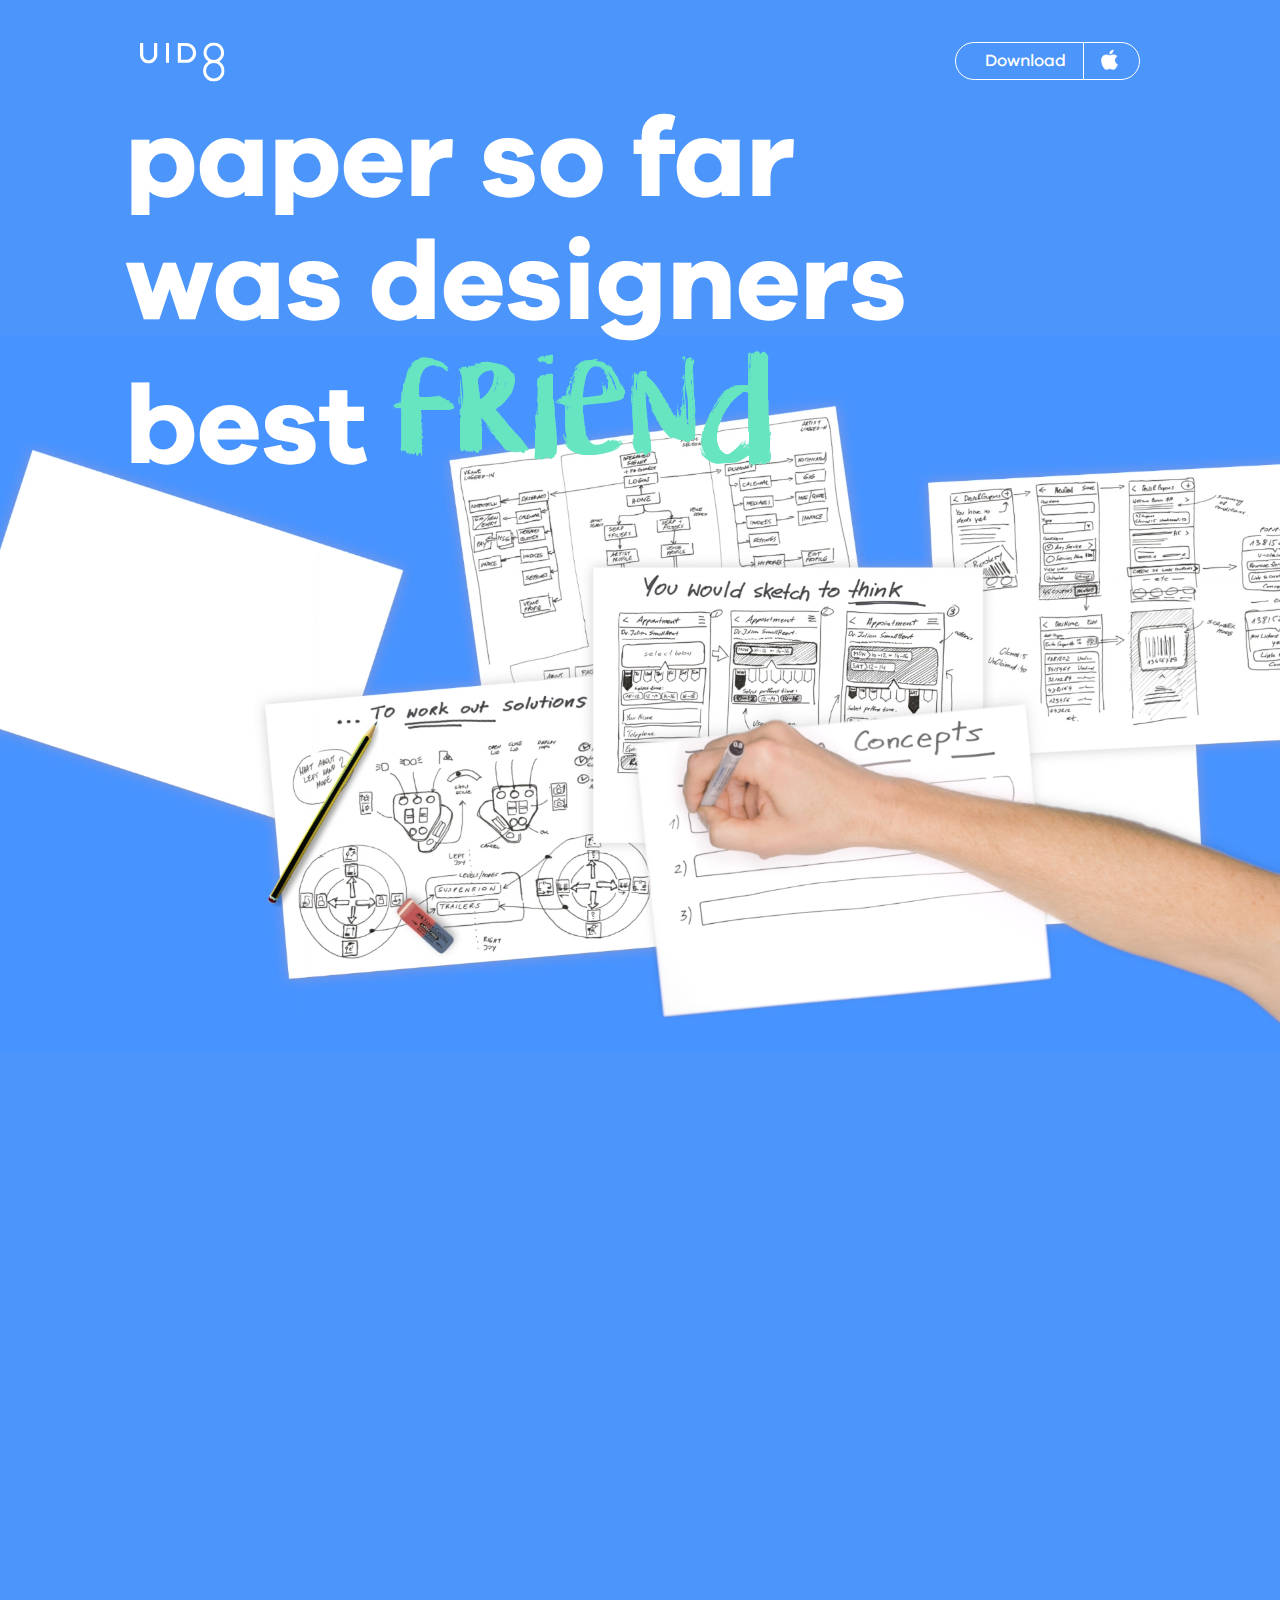
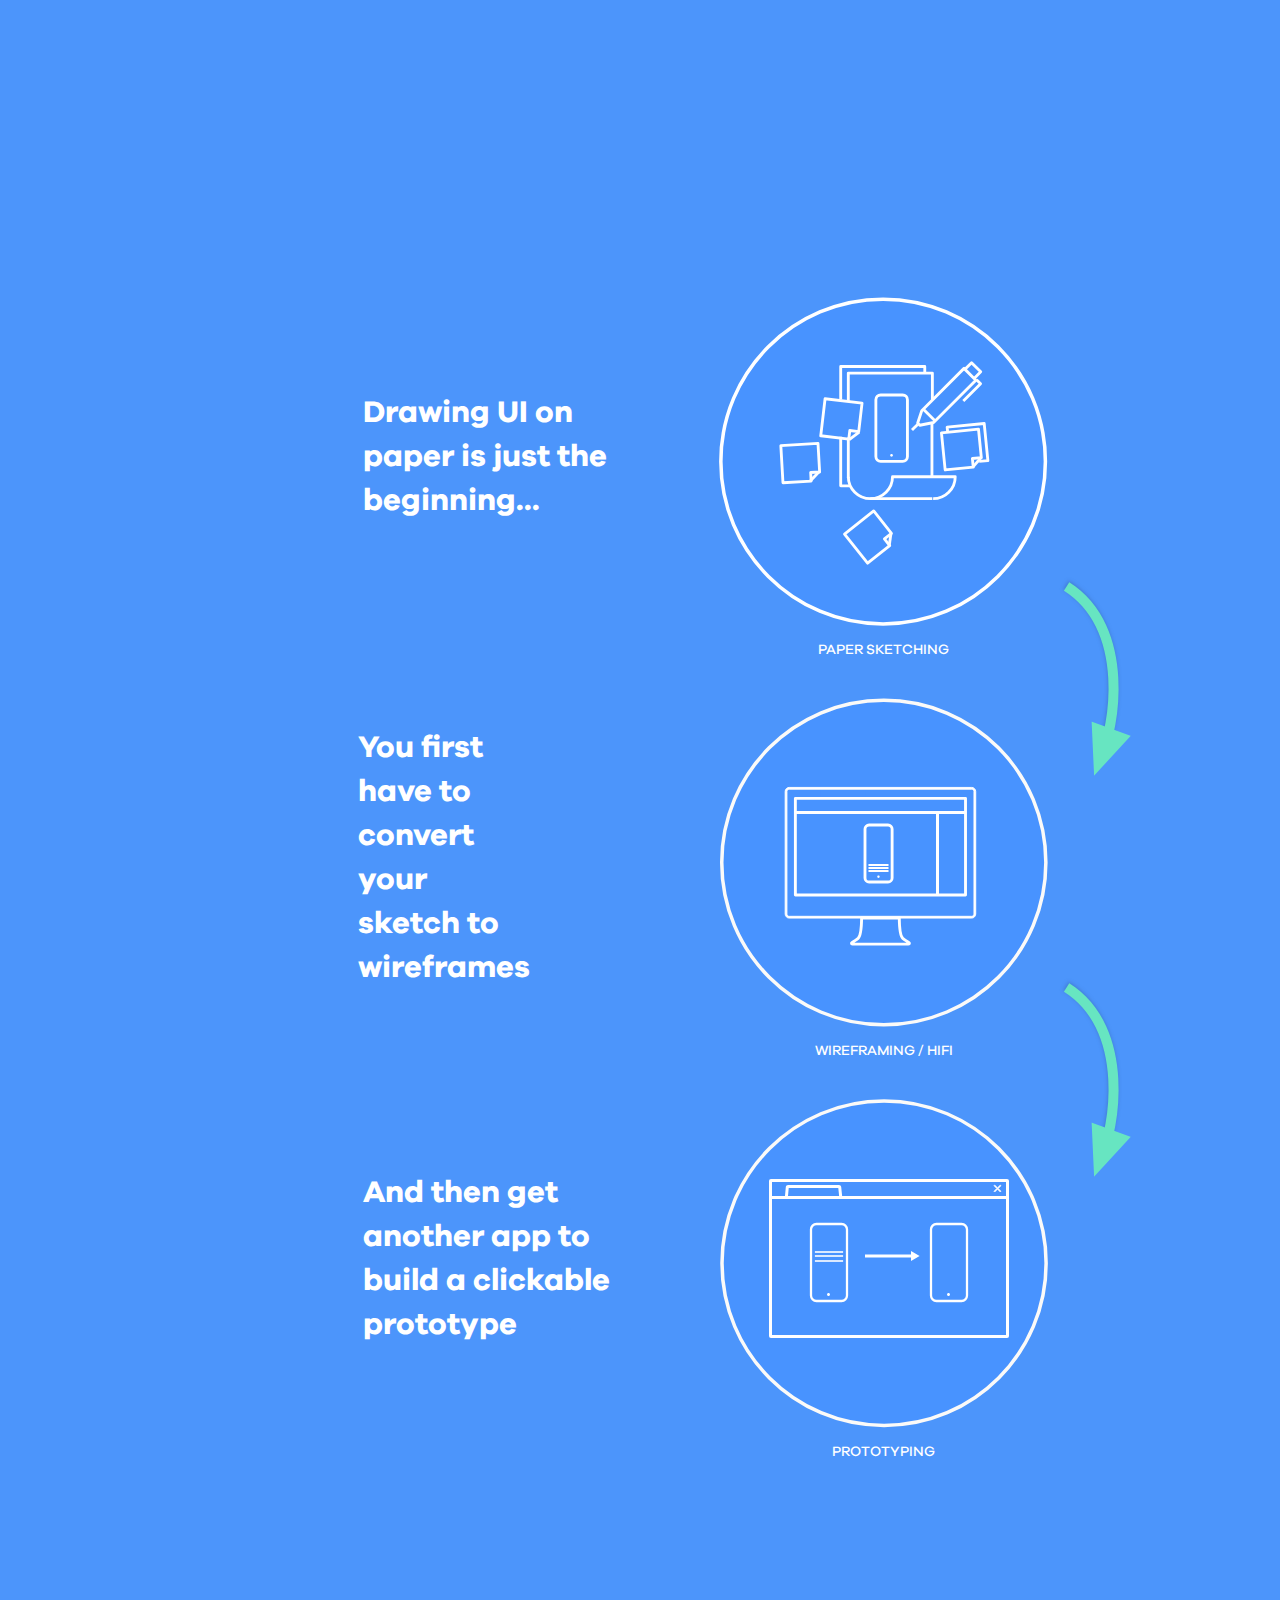
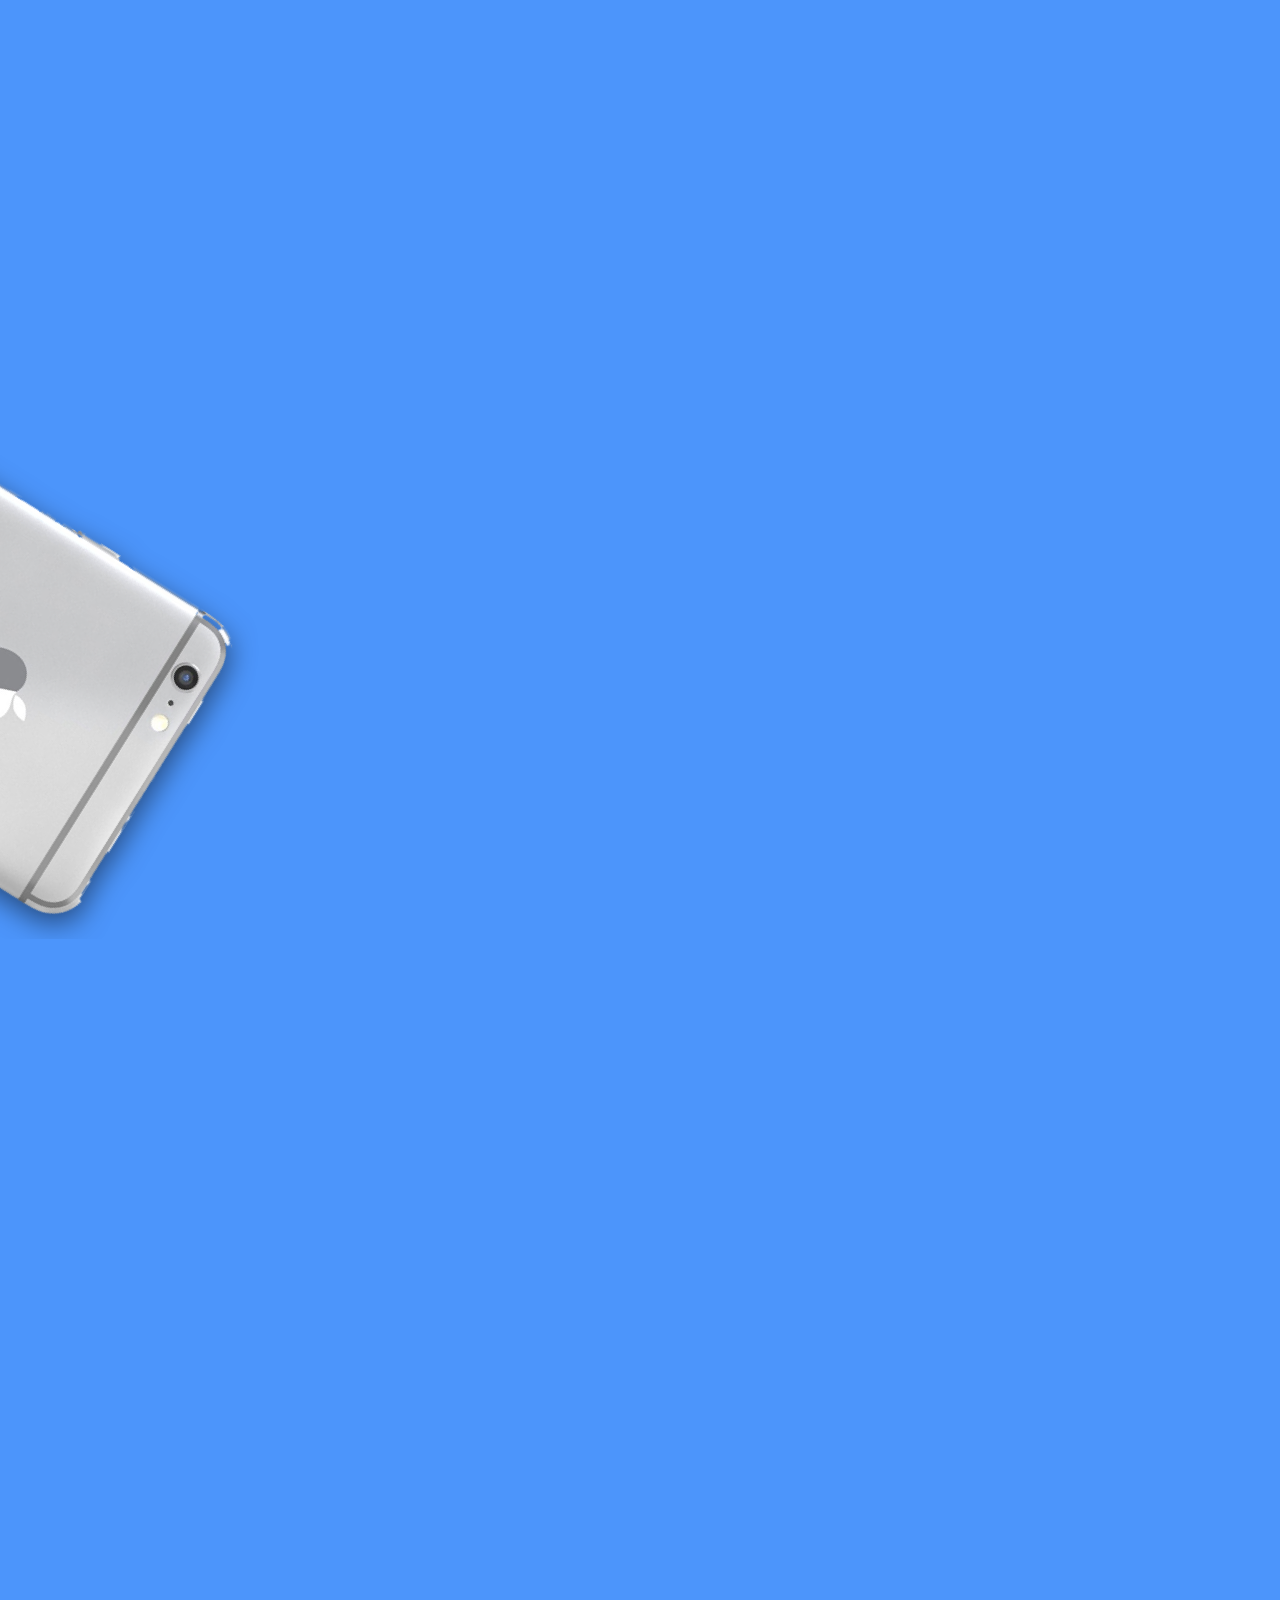
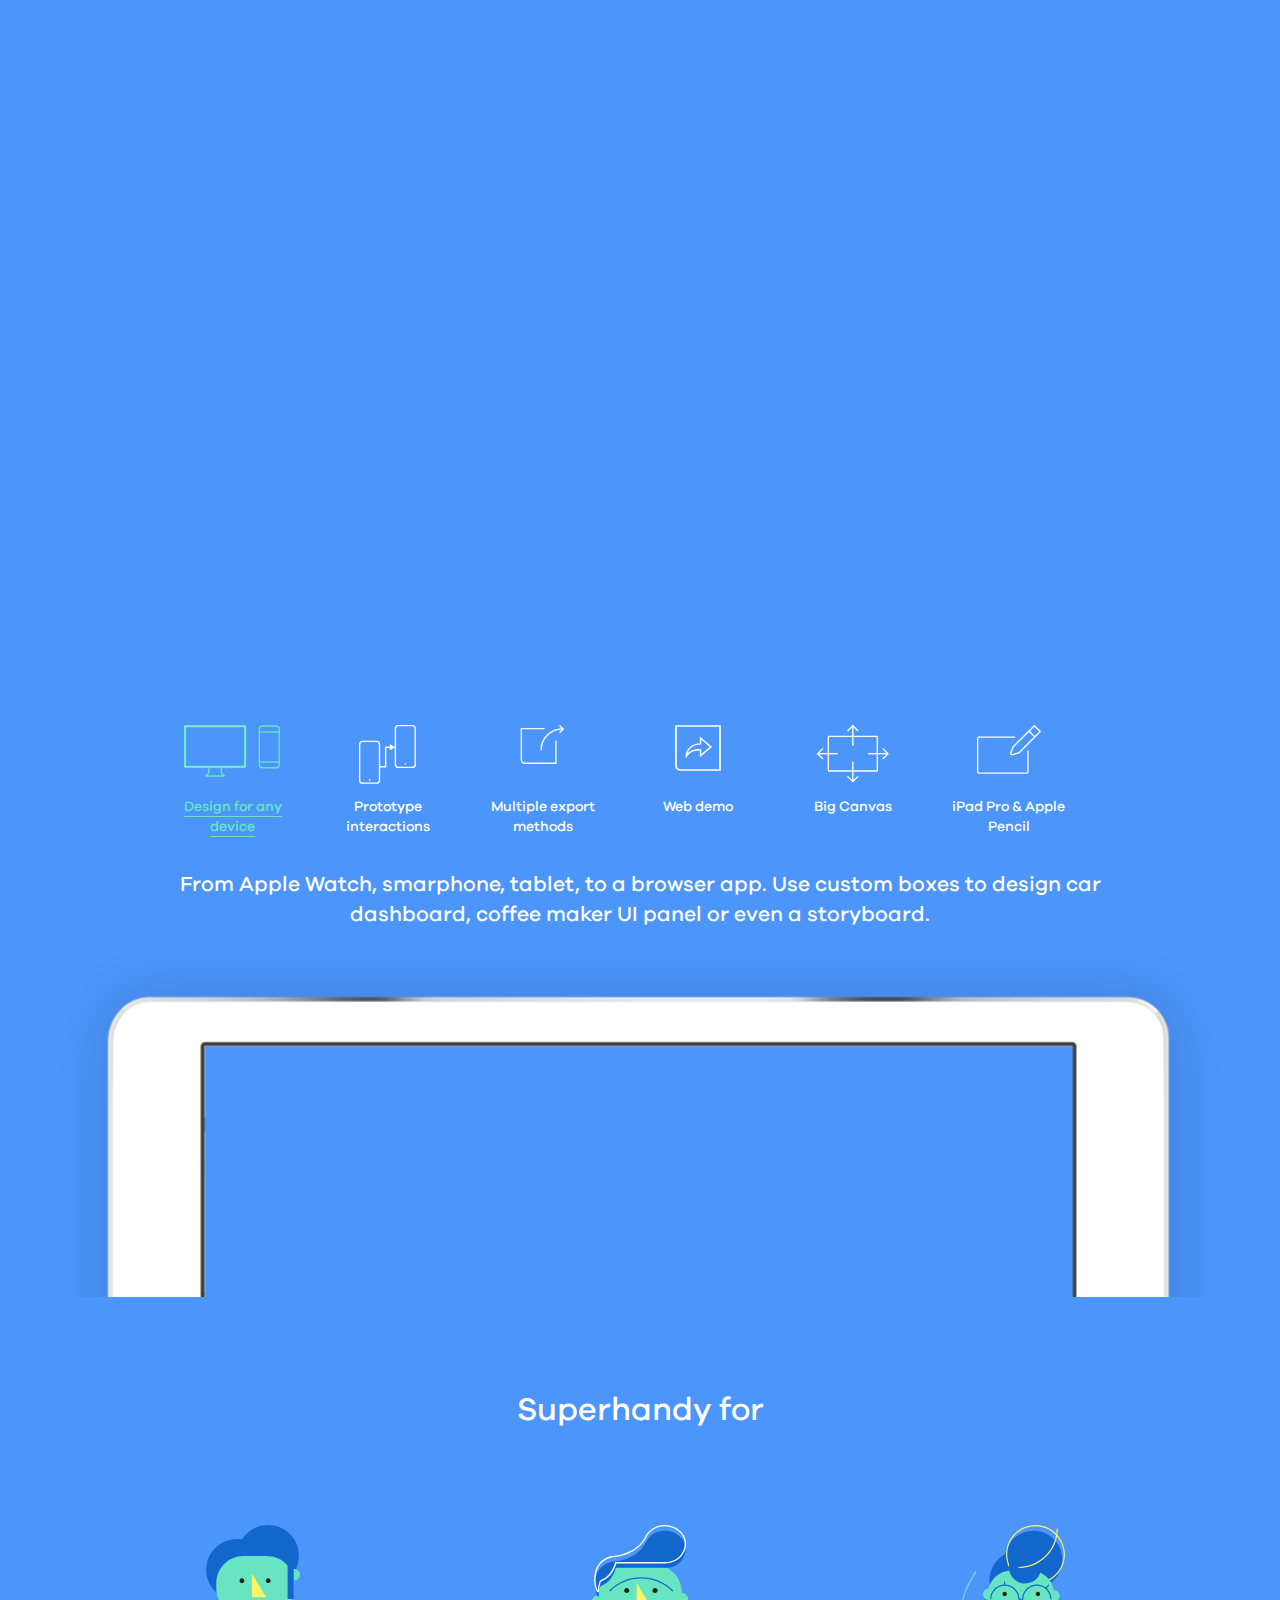
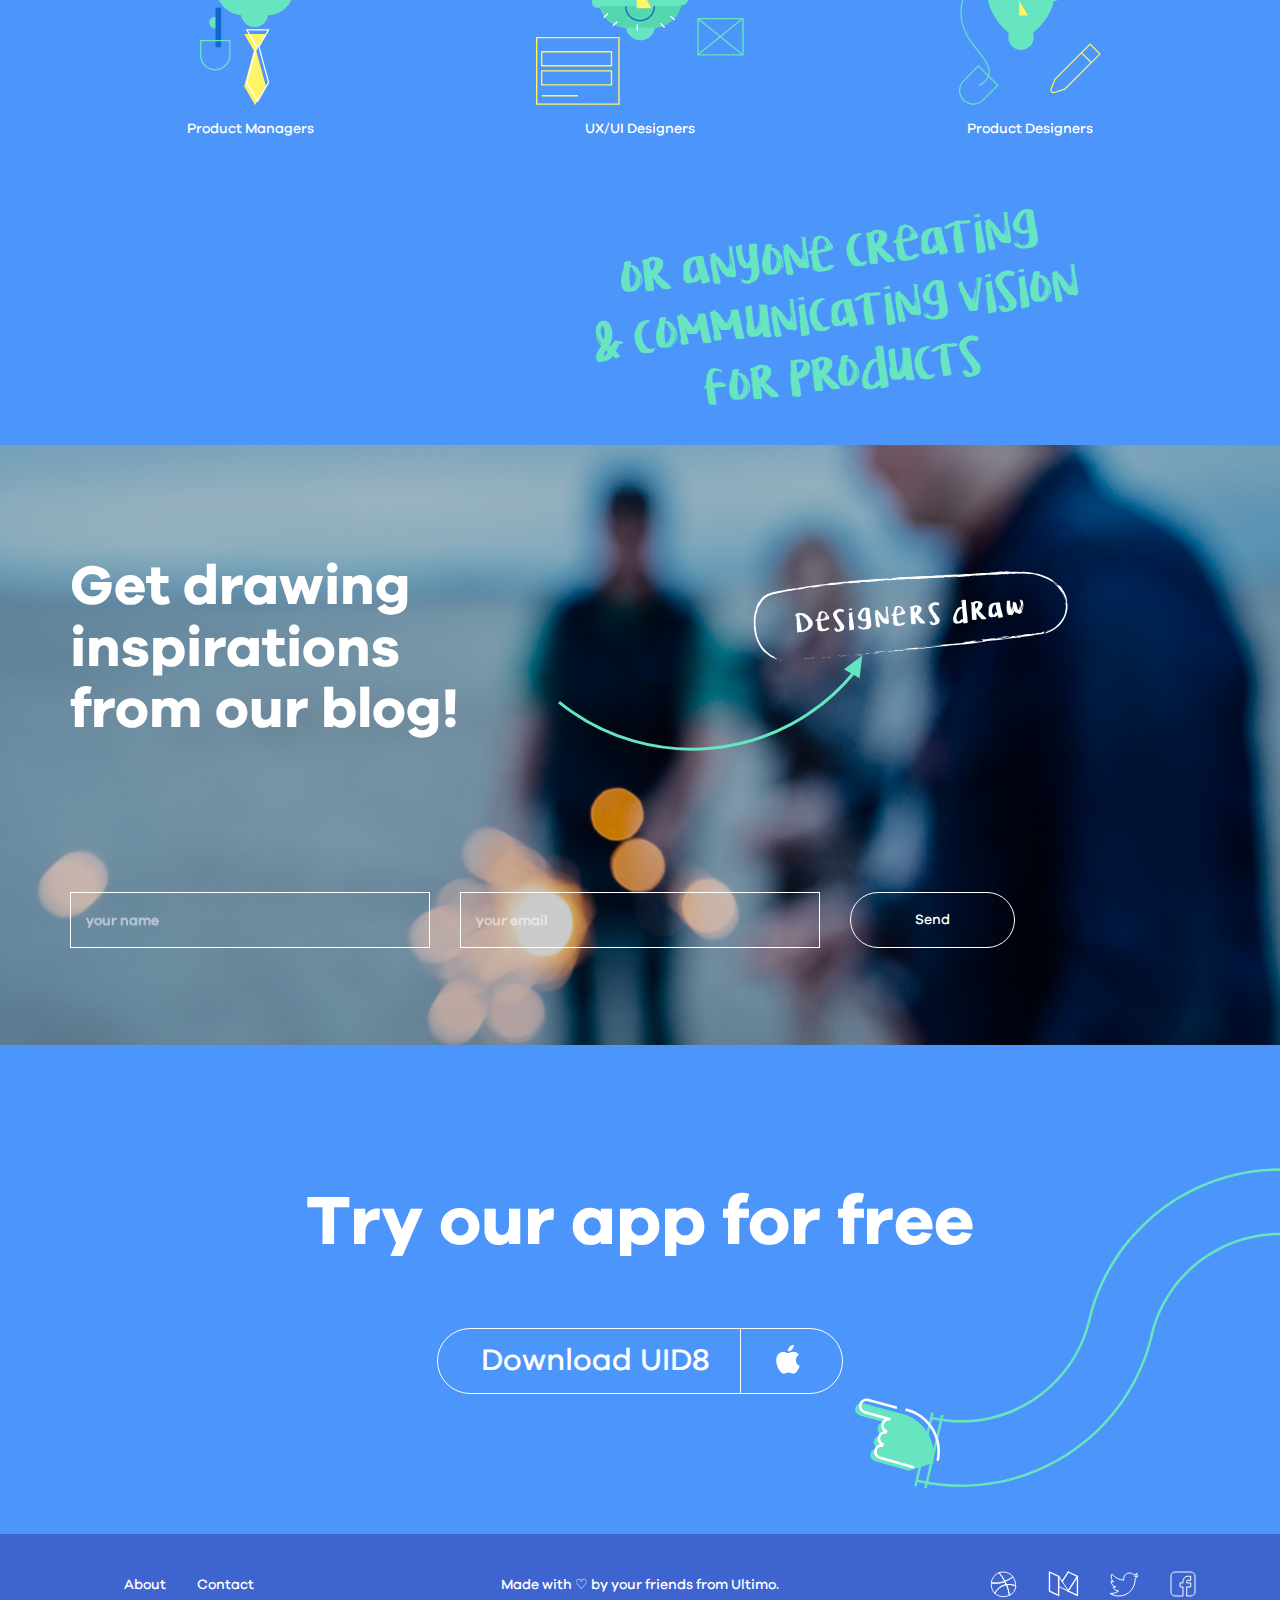
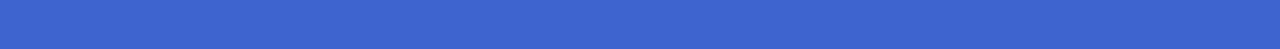
==== commit 8adcbcd0: "Fixed video triggering" ====
--- a/index.html
+++ b/index.html
@@ -341,50 +341,47 @@
             </div>
           </div>
 
-          <div class="row big-desc">
+          <div class="row">
             <div class="col-md-12">
-            <p>From Apple Watch, smarphone, tablet, to a browser app. Use custom boxes to design car dashboard, coffee maker UI panel or even a storyboard.</p>
+              <div class="big-desc">
+                <p>From Apple Watch, smarphone, tablet, to a browser app. Use custom boxes to design car dashboard, coffee maker UI panel or even a storyboard.</p>
+               </div> 
             </div>
           </div>
 
           <div class="row animation">
-            <div id="iPad">
-              <div class="cover">
-                <img src="img/bg-ipad.png" class="tablet" alt="" />
-                <img src="img/macbook2.png" class="desktop" alt="" />
-              </div>
-              <div class="screens">
-                <div class="" id="pic-platform">
-                  <video id="" poster="" class="bgvid" muted autoplay="autoplay">
+            <div class="carousel screens">
+              <div class="tablet active" id="pic-platform">
+                  <video id="carousel-any-device" poster="" class="bgvid" muted>
                     <source src="video/any_device.mp4" type="video/mp4">
                   </video>
                 </div>
-                <div class="" id="pic-interactions">
+              <div class="tablet" id="pic-interactions">
                   <video id="" poster="" class="bgvid" muted>
                     <source src="video/interactions.mp4" type="video/mp4">
                   </video>
                 </div>
-                <div class="" id="pic-export">
+                <div class="tablet" id="pic-export">
                   <video id="" poster="" class="bgvid" muted>
                     <source src="video/export.mp4" type="video/mp4">
                   </video>
                 </div>
-                <div class="" id="pic-webdemo">
+                <div class="desktop" id="pic-webdemo">
                   <video id="" poster="" class="bgvid" muted>
                     <source src="video/webdemo.mp4" type="video/mp4">
                   </video>              
                 </div>
-                <div class="" id="pic-canvas">
+                <div class="tablet" id="pic-canvas">
                   <video id="" poster="" class="bgvid" muted>
                     <source src="video/big_canvas.mp4" type="video/mp4">
                   </video>
                 </div>
-                <div class="" id="pic-pencil">
+                <div class="tablet" id="pic-pencil">
                  <video id="" poster="" class="bgvid" muted>
                     <source src="video/ipadpro_applepencil.mp4" type="video/mp4">
                   </video>
                 </div>
-              </div>
+                
             </div>
           </div>
         </div>
--- a/css/main.css
+++ b/css/main.css
@@ -469,7 +469,7 @@
 
 #meet-uid8 h3 {
 	font-size: 2.3em;
-	margin-bottom: 3em;
+	margin: 3em auto;
 }
 
 #meet-uid8 .gallery-container {
@@ -500,7 +500,7 @@
 
 #meet-uid8 .gallery-feature .desc div {
     max-width: 140px;
-    margin-top: 0 auto;
+    margin: 0 auto;
 }
 
 #meet-uid8 .gallery-feature .desc p {
@@ -512,10 +512,18 @@
 	stroke: #67E5C1;
 }
 
+#meet-uid8 .big-desc {
+	display: flex;
+	flex-direction: column;
+	justify-content: center;
+	height: 80px;
+	text-align: center;
+	margin: 2em auto 0 auto;
+	max-width: 970px;
+}
+
 #meet-uid8 .big-desc p {
 	font-size: 1.5em;
-    margin-top: 2.5em;
-    height: 100px;
 }
 
 #meet-uid8 #pic-pencil {
@@ -661,40 +669,41 @@
 /****** END: #inspirations *****/
 
 
-#iPad {
-	max-height: 803px;
-	max-width: 1096px;
-	overflow: hidden;
-	position: relative;
-}
-
-#iPad .cover {
-	position: relative;
-	z-index: 100;
-}
-
-#iPad .screens {
-	position: absolute;
-	top: 9%;
-	left: 11%;
-	width: 78%;
-	height: 80%;
-	overflow: hidden;
-	z-index: 1;
-}
-
-#iPad .screens > div {
-	position: absolute;
-	top: 10px;
-	left: 10px;
-	right: 10px;
-	bottom: 10px;
-	z-index: 1;
-}
-
-#iPad .desktop {
-	margin-top: 20px;
-}
+.carousel {
+            max-height: 803px;
+            overflow: hidden;
+            position: relative;
+          }
+          .carousel video {
+            width: 74.2%;
+            margin-top: 8.7%;
+            margin-bottom: 8%;
+          }
+          .carousel .tablet {
+            background: url('../img/bg-ipad.png') no-repeat ;
+            background-size: cover;
+          }
+
+          .carousel .desktop {
+            background: url('../img/macbook2.png') no-repeat ;
+            background-size: contain;
+          }
+
+          .carousel .desktop video {
+            width: 75%;
+            margin-top: 4%;
+          }
+
+          .carousel .active {
+            opacity: 1;
+            display: block;
+
+          }
+
+          .carousel > div {
+            opacity: 0;
+            display: none;
+          }
 
 /****** START: #thinkdraw *****/
 
@@ -952,7 +961,7 @@
 
     #meet-uid8 .gallery-container {
     	overflow: hidden;
-    	height: 200px;
+    	height: 210px;
     	position: relative;
     }
 
@@ -982,7 +991,7 @@
     	width: 100%;
     	margin-bottom: 4em;
     	position: absolute;
-    	top: 200px;
+    	top: 210px;
     }
 
 	#meet-uid8 .gallery-feature.active {
@@ -1003,7 +1012,11 @@
 		display: none;
 	}
 
-    #meet-uid8 .animation #iPad {
+    #meet-uid8 .animation .carousel {
+    	display: none;
+    }
+
+    #meet-uid8 .big-desc {
     	display: none;
     }
 
